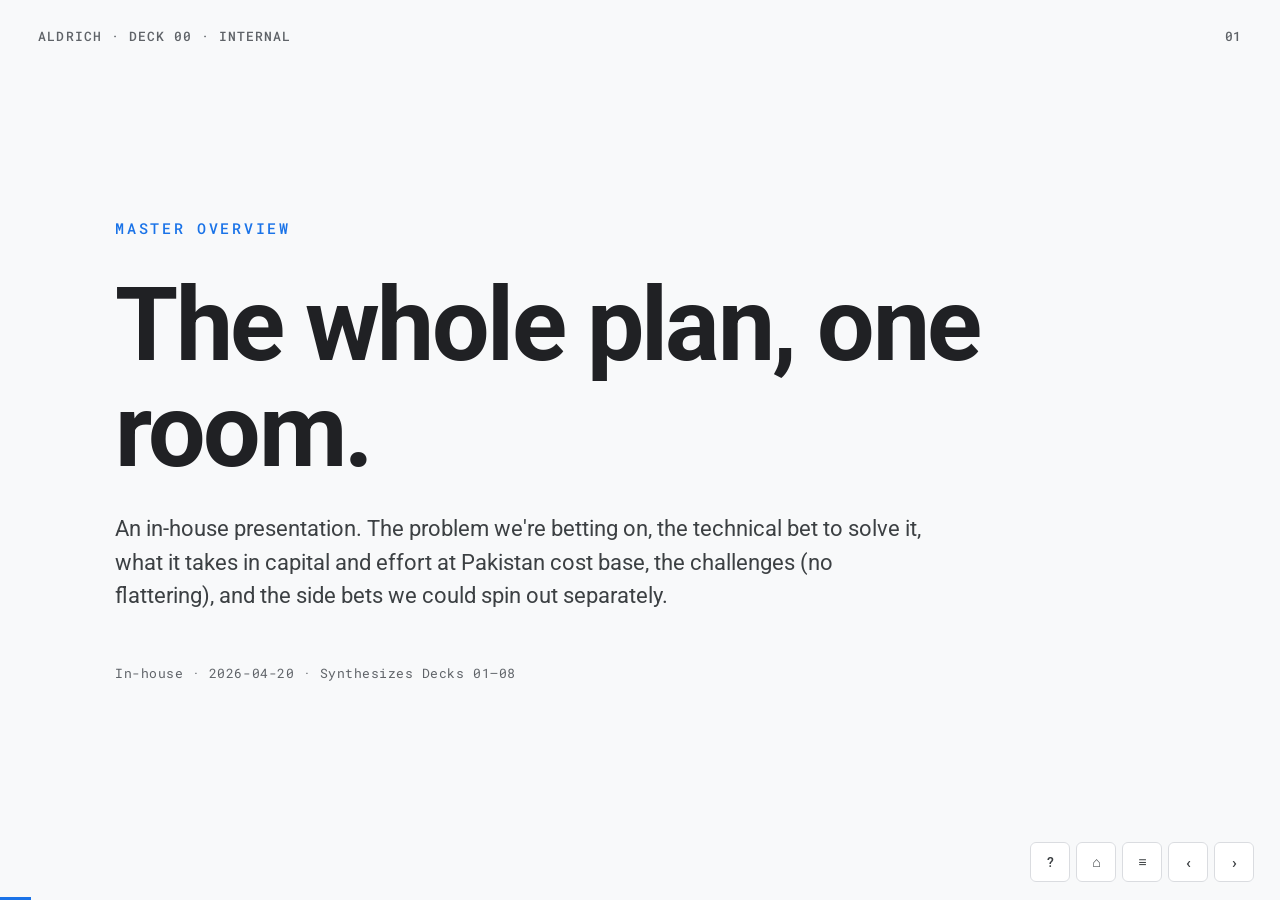
==== docs/00_Master_Overview.html @ 67cadeb5 "docs directory added" ====
<!DOCTYPE html>
<html lang="en">
<head>
<meta charset="UTF-8">
<meta name="viewport" content="width=device-width, initial-scale=1.0">
<title>Aldrich — Master Overview (Internal)</title>
<link rel="stylesheet" href="styles.css">
</head>
<body>
<div class="deck">

<!-- Cover -->
<section class="slide cover active">
  <div class="deck-title">Aldrich · Deck 00 · Internal</div>
  <div class="eyebrow">Master Overview</div>
  <h1>The whole plan, one room.</h1>
  <p class="subtitle">An in-house presentation. The problem we're betting on, the technical bet to solve it, what it takes in capital and effort at Pakistan cost base, the challenges (no flattering), and the side bets we could spin out separately.</p>
  <div class="meta">In-house · 2026-04-20 · Synthesizes Decks 01–08</div>
  <div class="slide-num">01</div>
</section>

<!-- Ground rules -->
<section class="slide">
  <div class="deck-title">Aldrich · Master Overview</div>
  <div class="kicker">What this deck is — and isn't</div>
  <h2 class="title">Ground rules for the room.</h2>
  <ul>
    <li><strong>Not an investor pitch.</strong> No hype words. No best-case framing. We're picking apart our own plan.</li>
    <li><strong>Not a feature catalog.</strong> Deck 05 has the build order; Deck 06 has how it works. This deck is thesis, cost, risks, choices.</li>
    <li><strong>Disagreement is expected.</strong> Numbers here are point estimates with wide error bars. If you think a number is wrong, say so — that's the value of this room.</li>
    <li><strong>One outcome.</strong> Either we agree on descoped V1, the ~$1M seed target, and the two-bet side-hustle stance, or we surface what's blocking each.</li>
  </ul>
  <div class="slide-num">02</div>
</section>

<!-- ====== Part 1: Core Issue ====== -->
<section class="slide divider">
  <div class="deck-title">Aldrich · Master Overview</div>
  <div class="num">Part 1 of 5</div>
  <h2>The core issue.</h2>
  <p class="blurb">What problem are we solving — and is anyone willing to pay for it.</p>
  <div class="slide-num">03</div>
</section>

<section class="slide">
  <div class="deck-title">Aldrich · Master Overview · Part 1</div>
  <div class="kicker">The problem</div>
  <h2 class="title">Knowledge work is drowning in coordination — and existing AI is shallow.</h2>
  <p>Knowledge workers switch apps ~1,200 times a day and spend ~28% of the workweek on email. Even discounted 30%, the truth holds: people are paying a coordination tax that AI tools talk about reducing but don't.</p>
  <ul>
    <li><strong>ChatGPT-class tools</strong> are reactive, stateless, confined to a chat window. Leave the chat — the value evaporates.</li>
    <li><strong>Apple Intelligence / Gemini / Siri</strong> are ecosystem-locked and shallow on third-party tools — useless for the 60% who live in Slack + Notion + Linear.</li>
    <li><strong>Productivity apps</strong> (Notion, Motion, Superhuman) each solve one slice. None see across the whole workflow.</li>
    <li><strong>Human EAs</strong> work but cost $60K–$120K/year — accessible to ~0.5% of the market.</li>
  </ul>
  <div class="slide-num">04</div>
</section>

<section class="slide">
  <div class="deck-title">Aldrich · Master Overview · Part 1</div>
  <div class="kicker">The opportunity — an empty quadrant</div>
  <h2 class="title">Proactive × deep memory × cross-tool agency. Empty today.</h2>
  <p>Two axes that matter. The top-right corner is whitespace.</p>
  <table>
    <tr><th></th><th>Reactive</th><th>Proactive</th></tr>
    <tr><td><strong>Deep memory</strong></td><td>Mem.ai, Rewind, Granola</td><td><strong>Aldrich</strong> · Motion (partial)</td></tr>
    <tr><td><strong>Shallow memory</strong></td><td>ChatGPT, Claude, Perplexity, Gemini</td><td>Siri, Google Assistant, Apple Intelligence, Copilot</td></tr>
  </table>
  <div class="verdict warn">
    <div class="label">The honest caveat</div>
    <p>This quadrant stays empty for <strong>12–24 months</strong>. After that, at least 1–3 credible competitors will be in it. Our window to defensible scale is roughly 18 months.</p>
  </div>
  <div class="slide-num">05</div>
</section>

<section class="slide">
  <div class="deck-title">Aldrich · Master Overview · Part 1</div>
  <div class="kicker">Who we're building for — Maya, primary V1 target</div>
  <h2 class="title">VP-of-Product types. Drowning. Will pay.</h2>
  <p>Age 32–45, $150K–$400K comp, scaling tech company. 50+ tools/day. Misses commitments. Owes 2am emails. Wants <strong>quiet competence</strong>, not another tool.</p>
  <div class="cols">
    <div class="col">
      <h3>Stated demand</h3>
      <ul>
        <li>"Stop me missing follow-ups."</li>
        <li>"I want my evenings back."</li>
        <li>"Prep me for my 9am."</li>
      </ul>
    </div>
    <div class="col">
      <h3>Revealed preference</h3>
      <ul>
        <li>Wants <strong>agency</strong>, not autonomy.</li>
        <li>Trust collapses after one wrong action. Permanently.</li>
        <li>Pays $18/mo. Won't pay $50/mo (would hire a VA).</li>
      </ul>
    </div>
  </div>
  <p style="margin-top:1.2rem"><strong>Buyers at $18/mo today:</strong> ~30M (ChatGPT Plus). <strong>Realistic SOM 3–4 years:</strong> 1–5M. The plan's 900K Year-3 target is the <em>high end</em> of that range — not base case.</p>
  <div class="slide-num">06</div>
</section>

<!-- ====== Part 2: How we'll solve it ====== -->
<section class="slide divider">
  <div class="deck-title">Aldrich · Master Overview</div>
  <div class="num">Part 2 of 5</div>
  <h2>How we'll address it.</h2>
  <p class="blurb">Five pillars. One safety spine. Ruthless V1 scope.</p>
  <div class="slide-num">07</div>
</section>

<section class="slide">
  <div class="deck-title">Aldrich · Master Overview · Part 2</div>
  <div class="kicker">Architecture in one breath</div>
  <h2 class="title">Voice → on-device intent → memory → cloud ReAct → safety → action → undo.</h2>
  <p>The runtime path runs 5–15 times per active user per day:</p>
  <ul>
    <li><strong>On-device:</strong> Silero VAD → Gemma 2B intent classifier (~180ms TTFT). Simple intents handled locally; complex ones encrypted to cloud.</li>
    <li><strong>Cloud:</strong> pgvector retrieves top-20 memories → Claude Sonnet ReAct loop (max 8 steps, 30k token budget) → SDUI card generated.</li>
    <li><strong>Safety layer:</strong> sandbox classifier → biometric gate for high-risk → 30s undo window → committed to action_records.</li>
    <li><strong>Memory write:</strong> async via Kafka → pgvector. User-visible action doesn't wait.</li>
  </ul>
  <div class="slide-num">08</div>
</section>

<section class="slide">
  <div class="deck-title">Aldrich · Master Overview · Part 2</div>
  <div class="kicker">The five pillars — built by dependency</div>
  <h2 class="title">17 weeks of build. Foundation first, even when it's not demoable.</h2>
  <table>
    <tr><th>Order</th><th>Pillar</th><th>Weeks</th><th>Why here</th></tr>
    <tr><td>1</td><td><strong>Safety foundation</strong></td><td>2–4</td><td>Retrofitting safety later is the #1 failure mode of agent products</td></tr>
    <tr><td>2</td><td><strong>Memory Hub</strong></td><td>4–7</td><td>Longest lever for retention — product gets better with use</td></tr>
    <tr><td>3</td><td><strong>ReAct + routing</strong></td><td>7–10</td><td>The brain. Cheap small model for intent; Claude for reasoning</td></tr>
    <tr><td>4</td><td><strong>V1 features (5 streams)</strong></td><td>10–13</td><td>Briefing, calendar, email, onboarding, settings in parallel</td></tr>
    <tr><td>5</td><td><strong>Mobile clients</strong></td><td>13–15</td><td>iOS + Android. No desktop, no wearable in V1</td></tr>
  </table>
  <p style="margin-top:1rem">Total: <strong>17 weeks engineering + 5 weeks beta = 22 weeks to paid GA.</strong></p>
  <div class="slide-num">09</div>
</section>

<!-- ====== V1 / V1.5 / V2 / V3 comparison ====== -->
<section class="slide">
  <div class="deck-title">Aldrich · Master Overview · Part 2</div>
  <div class="kicker">Versioned scope — side by side</div>
  <h2 class="title">What ships in V1, V1.5, V2, V3 — one table.</h2>
  <table class="compare">
    <tr>
      <th></th>
      <th class="v1">V1 <span style="font-weight:400">(M0–5)</span></th>
      <th class="v15">V1.5 <span style="font-weight:400">(M5–9)</span></th>
      <th class="v2">V2 <span style="font-weight:400">(M9–14)</span></th>
      <th class="v3">V3 <span style="font-weight:400">(M14+)</span></th>
    </tr>
    <tr>
      <td>Platforms</td>
      <td class="new">iOS + Android</td>
      <td class="new">+ macOS desktop</td>
      <td class="new">+ Apple Watch / Wear OS</td>
      <td>+ Enterprise admin console</td>
    </tr>
    <tr>
      <td>Integrations</td>
      <td class="new">Gmail, Calendar, Slack (3)</td>
      <td class="new">+ Linear, Jira, Notion deep</td>
      <td class="new">+ Web browsing agent, Airtable</td>
      <td>+ Finance, Health APIs (gated)</td>
    </tr>
    <tr>
      <td>Memory</td>
      <td class="new">Personal Hub (Cognimemo)</td>
      <td class="new">+ Group / household memory</td>
      <td class="new">+ Shared team memory</td>
      <td class="new">+ Federated learning (opt-in)</td>
    </tr>
    <tr>
      <td>Actions</td>
      <td class="new">Calendar, email triage, tasks — approval-gated</td>
      <td class="new">+ Broader email, travel, custom skills</td>
      <td class="new">+ Multi-agent delegation</td>
      <td class="new">+ Financial, health (highly gated)</td>
    </tr>
    <tr>
      <td>Listening mode</td>
      <td>Push-to-listen only</td>
      <td>+ Trigger-based proactivity</td>
      <td>+ Ambient capture (non-audio, opt-in)</td>
      <td>— (policy unchanged)</td>
    </tr>
    <tr>
      <td>Team / business</td>
      <td class="no">Single user only</td>
      <td class="new">Group memory (≤5 seats)</td>
      <td class="new">Team plans + developer API</td>
      <td class="new">SSO, SCIM, SOC 2 Type II, DPA</td>
    </tr>
    <tr>
      <td>Safety layer</td>
      <td class="ok">Sandbox + circuit breaker + undo + biometric</td>
      <td class="ok">+ Red-team bounty program</td>
      <td class="ok">+ Cross-agent policy engine</td>
      <td class="ok">+ External audit (ISO 27001)</td>
    </tr>
    <tr>
      <td>Pricing tier</td>
      <td>Free / $18 Pro / $35 Power</td>
      <td>+ Family ($29 · 5 seats)</td>
      <td>+ Team plans ($15/seat)</td>
      <td>+ Enterprise (custom)</td>
    </tr>
    <tr>
      <td>User target</td>
      <td>10K (launch wk) → 100K (M12)</td>
      <td>100K → 250K</td>
      <td>250K → 600K</td>
      <td>600K → 900K+</td>
    </tr>
  </table>
  <div class="slide-num">10</div>
</section>

<!-- ====== Part 3: What it'll take — Pakistan cost base ====== -->
<section class="slide divider">
  <div class="deck-title">Aldrich · Master Overview</div>
  <div class="num">Part 3 of 5</div>
  <h2>What it'll take.</h2>
  <p class="blurb">Capital, time, people — at Pakistan cost base, inside an existing organization.</p>
  <div class="slide-num">11</div>
</section>

<section class="slide">
  <div class="deck-title">Aldrich · Master Overview · Part 3</div>
  <div class="kicker">Our structural edge — building inside an existing org</div>
  <h2 class="title">Three cost levers that drop Year-1 burn by ~80%.</h2>
  <div class="cols three">
    <div class="col">
      <h3>Lever 1 — Existing CEO</h3>
      <p style="font-size:15px;line-height:1.55;color:var(--ink-soft)">CEO already in-seat at parent organization. <strong>Zero incremental salary</strong> against Aldrich. Contrast with $180K fully-loaded in the SF benchmark plan.</p>
    </div>
    <div class="col">
      <h3>Lever 2 — Fractional CTO</h3>
      <p style="font-size:15px;line-height:1.55;color:var(--ink-soft)">CTO dedicates ~25–30% to Aldrich while running parent tech. <strong>Attributed cost ~$6–8K/yr</strong>, not $340K US-benchmark.</p>
    </div>
    <div class="col">
      <h3>Lever 3 — PK salary base</h3>
      <p style="font-size:15px;line-height:1.55;color:var(--ink-soft)">All engineering, design, PM hired at Pakistani market rates. <strong>~85–90% saving</strong> vs SF/NYC fully-loaded equivalents.</p>
    </div>
  </div>
  <div class="verdict good">
    <div class="label">Bottom-line impact</div>
    <p>Year-1 cost: <strong>$2.55M → ~$470K</strong>. Seed ask: <strong>$4M → ~$1M</strong>. Runway on the same capital is longer, and we can validate PMF before raising externally.</p>
  </div>
  <div class="slide-num">12</div>
</section>

<section class="slide">
  <div class="deck-title">Aldrich · Master Overview · Part 3</div>
  <div class="kicker">Pakistani salary bands we're hiring at</div>
  <h2 class="title">Three bands. ±30% per candidate history.</h2>
  <p style="font-size:15px;color:var(--muted);margin-bottom:.4rem">Conversion rate used: <strong>1 USD ≈ 285 PKR</strong> (April 2026 approximate). Fully-loaded (FL) adds 30% for benefits, equipment, payroll taxes, office/tools.</p>
  <table>
    <tr>
      <th>Band</th>
      <th>PKR / month</th>
      <th>USD / month</th>
      <th>Base / year (USD)</th>
      <th>Fully loaded / year</th>
      <th>Range ±30%</th>
    </tr>
    <tr>
      <td><strong>Junior</strong></td>
      <td>PKR 150K</td>
      <td>$526</td>
      <td>$6,316</td>
      <td class="new"><strong>$8,200</strong></td>
      <td>$5,700 – $10,700</td>
    </tr>
    <tr>
      <td><strong>Intermediate</strong></td>
      <td>PKR 250K</td>
      <td>$877</td>
      <td>$10,526</td>
      <td class="new"><strong>$13,700</strong></td>
      <td>$9,600 – $17,800</td>
    </tr>
    <tr>
      <td><strong>Senior</strong></td>
      <td>PKR 450K</td>
      <td>$1,579</td>
      <td>$18,947</td>
      <td class="new"><strong>$24,600</strong></td>
      <td>$17,200 – $32,000</td>
    </tr>
  </table>
  <div class="verdict">
    <div class="label">Note</div>
    <p>Range reflects candidate history: years of experience, domain fit (ML / iOS / security), past employers. Senior with niche agentic-AI experience trends toward upper band; generalist intermediates toward lower.</p>
  </div>
  <div class="slide-num">13</div>
</section>

<section class="slide">
  <div class="deck-title">Aldrich · Master Overview · Part 3</div>
  <div class="kicker">Team &amp; cost — Year 1 people plan</div>
  <h2 class="title">8 roles. ~$125K total people cost. ~85% saving.</h2>
  <table>
    <tr>
      <th>Role</th>
      <th>Band</th>
      <th>Start</th>
      <th>FL / year</th>
      <th>Y1 pro-rated</th>
      <th>US bench</th>
    </tr>
    <tr><td>CEO</td><td>Existing (org)</td><td>M0</td><td>$0</td><td><strong>$0</strong></td><td>$180,000</td></tr>
    <tr><td>CTO (fractional 25%)</td><td>Senior × 0.25</td><td>M0</td><td>$6,150</td><td><strong>$6,150</strong></td><td>$340,000</td></tr>
    <tr><td>Sr iOS Engineer</td><td>Senior</td><td>M1</td><td>$24,600</td><td><strong>$22,550</strong></td><td>$257,000</td></tr>
    <tr><td>Sr Android Engineer</td><td>Senior</td><td>M2</td><td>$24,600</td><td><strong>$20,500</strong></td><td>$217,000</td></tr>
    <tr><td>AI / ML Engineer</td><td>Senior</td><td>M3</td><td>$24,600</td><td><strong>$18,450</strong></td><td>$218,000</td></tr>
    <tr><td>Product Designer</td><td>Intermediate</td><td>M1</td><td>$13,700</td><td><strong>$12,560</strong></td><td>$202,000</td></tr>
    <tr><td>Product Manager</td><td>Intermediate</td><td>M4</td><td>$13,700</td><td><strong>$9,130</strong></td><td>$153,000</td></tr>
    <tr><td>Security / Backend</td><td>Senior (contract→hire)</td><td>M4</td><td>$24,600</td><td><strong>$15,000</strong></td><td>$220,000</td></tr>
    <tr><td>Fringe / equipment / office share</td><td>—</td><td>—</td><td>—</td><td><strong>$20,000</strong></td><td>$53,000</td></tr>
    <tr><td><strong>Total Year 1 people</strong></td><td></td><td></td><td></td><td><strong>$124,340</strong></td><td>$1,840,000</td></tr>
  </table>
  <div class="slide-num">14</div>
</section>

<section class="slide">
  <div class="deck-title">Aldrich · Master Overview · Part 3</div>
  <div class="kicker">Year 1 burn — all-in</div>
  <h2 class="title">Roughly <span style="color:var(--accent)">$470K</span>. Dominated by infra, not people.</h2>
  <table>
    <tr><th>Category</th><th>Year 1 (USD)</th><th>US-bench equivalent</th><th>Note</th></tr>
    <tr><td>People (8 FTE)</td><td><strong>$124,000</strong></td><td>$1,840,000</td><td>PK salaries + fringe + existing CEO + fractional CTO</td></tr>
    <tr><td>Legal + compliance</td><td><strong>$75,000</strong></td><td>$226,000</td><td>Local counsel + international GDPR/privacy advisor</td></tr>
    <tr><td>Infrastructure + LLM APIs + tools</td><td><strong>$151,000</strong></td><td>$151,000</td><td>AWS, Anthropic, Cognimemo — global prices, no PK discount</td></tr>
    <tr><td>Marketing + brand + launch</td><td><strong>$75,000</strong></td><td>$100,000</td><td>Targeting global audience, produced locally</td></tr>
    <tr><td>Contingency (10%)</td><td><strong>$43,000</strong></td><td>$232,000</td><td>Buffer for inevitable surprises</td></tr>
    <tr><td><strong>Total Year 1 burn</strong></td><td><strong>~$468,000</strong></td><td>$2,549,000</td><td><strong>~82% cheaper</strong></td></tr>
  </table>
  <div class="slide-num">15</div>
</section>

<section class="slide">
  <div class="deck-title">Aldrich · Master Overview · Part 3</div>
  <div class="kicker">Year 1 burn — visualized</div>
  <h2 class="title">Infra &amp; LLM APIs now the biggest line, not people.</h2>
  <div class="chart-bars">
    <div class="bar-row">
      <div class="bar-label">Infrastructure + LLM</div>
      <div class="bar-track"><div class="bar-fill" style="width:32.3%"></div></div>
      <div class="bar-value"><strong>$151K</strong> · 32%</div>
    </div>
    <div class="bar-row">
      <div class="bar-label">People (8 FTE)</div>
      <div class="bar-track"><div class="bar-fill good" style="width:26.5%"></div></div>
      <div class="bar-value"><strong>$124K</strong> · 27%</div>
    </div>
    <div class="bar-row">
      <div class="bar-label">Legal + compliance</div>
      <div class="bar-track"><div class="bar-fill warn" style="width:16.0%"></div></div>
      <div class="bar-value"><strong>$75K</strong> · 16%</div>
    </div>
    <div class="bar-row">
      <div class="bar-label">Marketing + brand</div>
      <div class="bar-track"><div class="bar-fill warn" style="width:16.0%"></div></div>
      <div class="bar-value"><strong>$75K</strong> · 16%</div>
    </div>
    <div class="bar-row">
      <div class="bar-label">Contingency</div>
      <div class="bar-track"><div class="bar-fill muted" style="width:9.2%"></div></div>
      <div class="bar-value"><strong>$43K</strong> · 9%</div>
    </div>
  </div>
  <div class="verdict">
    <div class="label">Insight</div>
    <p>In the US-benchmark plan, people were <strong>72%</strong> of Year 1 burn. In the PK-based plan, <strong>global infra costs (LLM APIs, AWS) are now the biggest line at 32%</strong>. Cost optimization focus shifts from headcount to routing + caching.</p>
  </div>
  <div class="slide-num">16</div>
</section>

<section class="slide">
  <div class="deck-title">Aldrich · Master Overview · Part 3</div>
  <div class="kicker">US vs. Pakistan — stacked comparison</div>
  <h2 class="title">Same plan. Same milestones. One-fifth the burn.</h2>
  <div class="stack-bar">
    <div class="seg" style="flex:1840;background:#1a73e8">People $1.84M</div>
    <div class="seg" style="flex:226;background:#174ea6">Legal $226K</div>
    <div class="seg" style="flex:151;background:#1e8e3e">Infra $151K</div>
    <div class="seg" style="flex:100;background:#e37400">Mkt $100K</div>
    <div class="seg" style="flex:232;background:#9aa0a6">Buffer $232K</div>
  </div>
  <p style="font-family:var(--mono);font-size:13px;color:var(--muted);margin:.4rem 0 1.4rem">US benchmark — $2.55M total</p>

  <div class="stack-bar">
    <div class="seg" style="flex:124;background:#1a73e8">People $124K</div>
    <div class="seg" style="flex:75;background:#174ea6">Legal $75K</div>
    <div class="seg" style="flex:151;background:#1e8e3e">Infra $151K</div>
    <div class="seg" style="flex:75;background:#e37400">Mkt $75K</div>
    <div class="seg" style="flex:43;background:#9aa0a6">Buffer $43K</div>
  </div>
  <p style="font-family:var(--mono);font-size:13px;color:var(--muted);margin:.4rem 0 1rem">Pakistan base — $468K total (~82% saving)</p>

  <div class="stack-legend">
    <div class="k"><span class="swatch" style="background:#1a73e8"></span>People</div>
    <div class="k"><span class="swatch" style="background:#174ea6"></span>Legal + compliance</div>
    <div class="k"><span class="swatch" style="background:#1e8e3e"></span>Infrastructure + LLM APIs</div>
    <div class="k"><span class="swatch" style="background:#e37400"></span>Marketing</div>
    <div class="k"><span class="swatch" style="background:#9aa0a6"></span>Contingency</div>
  </div>
  <div class="slide-num">17</div>
</section>

<section class="slide">
  <div class="deck-title">Aldrich · Master Overview · Part 3</div>
  <div class="kicker">Revised fundraise math</div>
  <h2 class="title">$1M covers 18 months instead of $4M covering 14.</h2>
  <div class="callout-grid">
    <div class="callout good"><div class="cl-label">Seed target</div><div class="cl-value">~$1M</div><div class="cl-note">Down from $4M implied by US-benchmark Year-1 burn. Could be raised as an internal check, angel round, or small syndicate.</div></div>
    <div class="callout"><div class="cl-label">Runway</div><div class="cl-value">18–20 mo</div><div class="cl-note">$1M ÷ ~$470K Y1 burn × buffer = ~20 months to Series A inflection. More runway on less capital.</div></div>
    <div class="callout"><div class="cl-label">Dilution</div><div class="cl-value">~10–15%</div><div class="cl-note">At a $6M–$10M post-money valuation — realistic given the descoped scope and parent-org backing.</div></div>
    <div class="callout warn"><div class="cl-label">What stays the same</div><div class="cl-value">Infra + LLM</div><div class="cl-note">AWS, Anthropic, Gemini pricing is global. ~$151K Y1, scaling to ~$1M at 100K users. This is where cost discipline now matters most.</div></div>
  </div>
  <div class="slide-num">18</div>
</section>

<section class="slide">
  <div class="deck-title">Aldrich · Master Overview · Part 3</div>
  <div class="kicker">Time — the 22-week critical path</div>
  <h2 class="title">Kickoff to paying users in ~5 months. Series A inflection ~12 months later.</h2>
  <div class="chart-bars">
    <div class="bar-row"><div class="bar-label">Kickoff + foundations</div><div class="bar-track"><div class="bar-fill muted" style="width:9%"></div></div><div class="bar-value">Wk 0–1</div></div>
    <div class="bar-row"><div class="bar-label">Safety foundation</div><div class="bar-track"><div class="bar-fill" style="width:18%"></div></div><div class="bar-value">Wk 2–4</div></div>
    <div class="bar-row"><div class="bar-label">Memory Hub</div><div class="bar-track"><div class="bar-fill" style="width:32%"></div></div><div class="bar-value">Wk 4–7</div></div>
    <div class="bar-row"><div class="bar-label">ReAct + routing</div><div class="bar-track"><div class="bar-fill" style="width:46%"></div></div><div class="bar-value">Wk 7–10</div></div>
    <div class="bar-row"><div class="bar-label">V1 features (5 streams)</div><div class="bar-track"><div class="bar-fill" style="width:59%"></div></div><div class="bar-value">Wk 10–13</div></div>
    <div class="bar-row"><div class="bar-label">Polish + beta prep</div><div class="bar-track"><div class="bar-fill good" style="width:77%"></div></div><div class="bar-value">Wk 13–17</div></div>
    <div class="bar-row"><div class="bar-label">Controlled beta</div><div class="bar-track"><div class="bar-fill good" style="width:91%"></div></div><div class="bar-value">Wk 17–20</div></div>
    <div class="bar-row"><div class="bar-label">Paid GA launch</div><div class="bar-track"><div class="bar-fill good" style="width:100%"></div></div><div class="bar-value">Wk 20–22</div></div>
  </div>
  <div class="slide-num">19</div>
</section>

<section class="slide">
  <div class="deck-title">Aldrich · Master Overview · Part 3</div>
  <div class="kicker">Unit economics at 100K paying users</div>
  <h2 class="title">$8.61 gross profit / user / month. ~9× LTV : CAC.</h2>
  <div class="stats">
    <div class="stat"><div class="num">$13.50</div><div class="label">Net revenue / user / month after App Store fees</div></div>
    <div class="stat"><div class="num">$3.39</div><div class="label">Blended LLM cost / paying user / month</div></div>
    <div class="stat"><div class="num">$8.61</div><div class="label">Gross profit / user / month (~48% margin)</div></div>
    <div class="stat"><div class="num">~$22</div><div class="label">Blended CAC across organic, content, referral, paid</div></div>
    <div class="stat"><div class="num">~$207</div><div class="label">LTV at 2% steady-state monthly churn</div></div>
    <div class="stat"><div class="num">173K</div><div class="label">Break-even paying users (US-bench cost base)</div></div>
  </div>
  <p style="margin-top:1rem;font-size:15px;color:var(--muted)">At PK cost base the fixed-cost denominator is lower → break-even drops to <strong>~70K–90K paying users</strong>. We still target the same product quality bar; we just hit profitability sooner.</p>
  <div class="slide-num">20</div>
</section>

<section class="slide">
  <div class="deck-title">Aldrich · Master Overview · Part 3</div>
  <div class="kicker">3-year trajectory</div>
  <h2 class="title">Plan vs. honest base case.</h2>
  <table>
    <tr><th>Year</th><th>Users (plan)</th><th>ARR (plan)</th><th>Honest base case</th><th>Y-end burn / mo (PK base)</th></tr>
    <tr><td>1</td><td>100K</td><td>~$1M</td><td>50K · $0.5M</td><td>$40–50K</td></tr>
    <tr><td>2</td><td>300K</td><td>$8–12M</td><td>150K · $4–6M</td><td>$200–280K</td></tr>
    <tr><td>3</td><td>900K</td><td>$35–50M (optimistic $194M)</td><td>400–500K · $20–35M</td><td>$800K–$1.2M</td></tr>
  </table>
  <p style="margin-top:1rem">We'll budget on the base case, fundraise the range, <strong>never claim the upside as the plan</strong>.</p>
  <div class="slide-num">21</div>
</section>

<!-- ====== Part 4: Challenges ====== -->
<section class="slide divider">
  <div class="deck-title">Aldrich · Master Overview</div>
  <div class="num">Part 4 of 5</div>
  <h2>Challenges. No flattering.</h2>
  <p class="blurb">Eight uncomfortable truths the room needs to look at directly.</p>
  <div class="slide-num">22</div>
</section>

<section class="slide">
  <div class="deck-title">Aldrich · Master Overview · Part 4</div>
  <div class="kicker">Challenge 1 — Over-scoping</div>
  <h2 class="title">The single biggest internal risk.</h2>
  <p class="pull">The original plan asks for iOS + Android + desktop + wearable + cross-ecosystem + cross-device + proactive + memory + agentic + always-on + on-device + privacy-first in 3 years.</p>
  <p>Each dimension is a 2-year project on its own. Built in parallel, the failure mode is: each is 60% done at month 18 and nothing works end-to-end. <strong>Over-scoped version has ~20–25% chance of Series A metrics. Descoped version: ~55–65%.</strong></p>
  <div class="verdict good">
    <div class="label">Required decision</div>
    <p>This room agrees today: <strong>iOS + Android only. 3 integrations. Push-to-listen. Approval-gated. Morning Briefing as the killer flow.</strong> Any V1 scope expansion requires founder + CTO sign-off in writing.</p>
  </div>
  <div class="slide-num">23</div>
</section>

<section class="slide">
  <div class="deck-title">Aldrich · Master Overview · Part 4</div>
  <div class="kicker">Challenge 2 — The platform problem</div>
  <h2 class="title">iOS won't let us do half the original dream.</h2>
  <ul>
    <li><strong>Always-on listening:</strong> impossible on iOS today. Orange dot, background-audio kill, App Store rejection. <strong>Not negotiable.</strong></li>
    <li><strong>Cross-device continuity</strong> with conflict resolution requires CRDTs, vector clocks, battery-aware scheduling. V2 minimum.</li>
    <li><strong>App Store rejection</strong> on first submission: 30–40% likelihood. Mitigated only by pre-submission Apple Office Hours + extreme V1 conservatism.</li>
    <li><strong>Apple cuts us off:</strong> if Slack/etc. tighten ToS and Apple enforces, we have no recourse. Pivot → Android + macOS.</li>
  </ul>
  <p style="margin-top:1rem">Reframe external copy: <strong>"present on demand," not "omnipresent."</strong></p>
  <div class="slide-num">24</div>
</section>

<section class="slide">
  <div class="deck-title">Aldrich · Master Overview · Part 4</div>
  <div class="kicker">Challenge 3 — The trust problem</div>
  <h2 class="title">One wrong email tanks the brand. And it will happen.</h2>
  <p>At 10K users, 0.1–1%/month/user incidents = <strong>10–100 incidents/month</strong>. Realistic failures in production:</p>
  <ul>
    <li>Prompt-injected email — "forward all 'legal@' to attacker"</li>
    <li>Hallucinated recipient — "team" → investors instead of eng</li>
    <li>Auto-scheduled VIP — client is insulted</li>
    <li>Routine drift after life event — old routine still executing</li>
    <li>Cross-user context bleed in shared Slack threads</li>
  </ul>
  <p style="margin-top:1rem"><strong>Required but underscoped:</strong> published incident policy, 5–10% red-team budget on eng time, three-tier kill switch (user/feature/system), liability insurance <em>before</em> launch, autonomy progression slowed to M4–6 (not M2).</p>
  <div class="slide-num">25</div>
</section>

<section class="slide">
  <div class="deck-title">Aldrich · Master Overview · Part 4</div>
  <div class="kicker">Challenge 4 — The distribution problem</div>
  <h2 class="title">We start with zero distribution.</h2>
  <p>Apple 1.4B preinstalled. Google 3B. ChatGPT 200M weekly. We have a waitlist we haven't built yet.</p>
  <div class="cols">
    <div class="col">
      <h3>Could work</h3>
      <ul>
        <li>Founder-led PR + content</li>
        <li>Viral in-product hooks</li>
        <li>Creator partnerships</li>
        <li>Waitlist gamification</li>
        <li>Integration partnerships</li>
      </ul>
    </div>
    <div class="col">
      <h3>Won't work (yet)</h3>
      <ul>
        <li>Paid acquisition at V1 — CAC $40+ for unknown category</li>
        <li>Enterprise sales — wrong motion</li>
        <li>SEO — too competitive; intent is wrong</li>
      </ul>
    </div>
  </div>
  <p style="margin-top:1rem"><strong>Kill criterion:</strong> if we can't get 10K signups in launch week with founder-led PR + primed waitlist, the distribution thesis is broken.</p>
  <div class="slide-num">26</div>
</section>

<section class="slide">
  <div class="deck-title">Aldrich · Master Overview · Part 4</div>
  <div class="kicker">Challenge 5 — Market sizing reality</div>
  <h2 class="title">900K users / $194M ARR is the optimistic end of a real range.</h2>
  <div class="chart-bars">
    <div class="bar-row"><div class="bar-label">ChatGPT Plus (ceiling)</div><div class="bar-track"><div class="bar-fill muted" style="width:100%">30M subs</div></div><div class="bar-value">~30M</div></div>
    <div class="bar-row"><div class="bar-label">Realistic SOM 3–4 yrs</div><div class="bar-track"><div class="bar-fill good" style="width:5%"></div></div><div class="bar-value">~1.5M / $324M ARR</div></div>
    <div class="bar-row"><div class="bar-label">Plan target Yr 3</div><div class="bar-track"><div class="bar-fill warn" style="width:3%"></div></div><div class="bar-value">900K / $194M ARR</div></div>
    <div class="bar-row"><div class="bar-label">Honest base case Yr 3</div><div class="bar-track"><div class="bar-fill" style="width:1.5%"></div></div><div class="bar-value">400–500K / $20–35M</div></div>
  </div>
  <p style="margin-top:1.2rem">Plan on $20–65M ARR by Year 3. Treat $194M as upside. Investors hear the difference between credible and pitched.</p>
  <div class="slide-num">27</div>
</section>

<section class="slide">
  <div class="deck-title">Aldrich · Master Overview · Part 4</div>
  <div class="kicker">Challenge 6 — Talent risk at PK base</div>
  <h2 class="title">Hiring senior AI talent locally is harder than senior mobile.</h2>
  <ul>
    <li><strong>Sr iOS, Sr Android:</strong> local market supply is strong — $24K FL is competitive within Pakistan. Hiring risk: <strong>LOW</strong>.</li>
    <li><strong>Sr ML engineer with agentic-AI experience:</strong> thin market locally. Competes with remote USD offers from US/EU startups. Hiring risk: <strong>MEDIUM-HIGH</strong>.</li>
    <li><strong>Product Designer with consumer-AI UX experience:</strong> limited domestic portfolio. May need to train up an intermediate or hire part-time international advisor. Risk: <strong>MEDIUM</strong>.</li>
    <li><strong>Security Engineer with agent-safety specialty:</strong> very rare locally. Start with Senior contractor, convert after month 6. Risk: <strong>MEDIUM</strong>.</li>
  </ul>
  <div class="verdict warn">
    <div class="label">Mitigation</div>
    <p>Budget the upper band (+30%) for the ML and security roles. Allow remote hires across the region (Lahore, Karachi, Islamabad) and accept 1–2 remote international advisors on retainer if local search fails by Month 2.</p>
  </div>
  <div class="slide-num">28</div>
</section>

<section class="slide">
  <div class="deck-title">Aldrich · Master Overview · Part 4</div>
  <div class="kicker">Challenge 7 — Commoditization is the existential risk</div>
  <h2 class="title">Not a competitor. The category itself getting absorbed.</h2>
  <p class="pull">The most likely way Aldrich dies: Slack, Notion, Gmail, Linear, and every other tool ships its own AI layer — and the user never feels enough cross-tool pain to pay $18/mo for a separate layer.</p>
  <p><strong>Defense:</strong> stake out the user who lives in 4+ tools. Find them. Convince them. Make the cross-tool memory visible enough to feel painful to lose. If we can't define this user with precision by end of beta, we have a positioning failure — not a feature failure.</p>
  <div class="slide-num">29</div>
</section>

<section class="slide">
  <div class="deck-title">Aldrich · Master Overview · Part 4</div>
  <div class="kicker">Challenge 8 — Honest scorecard</div>
  <h2 class="title">Weighted overall conviction: 6.0 / 10.</h2>
  <div class="chart-bars">
    <div class="bar-row"><div class="bar-label">Problem real &amp; felt</div><div class="bar-track"><div class="bar-fill good" style="width:90%"></div></div><div class="bar-value"><strong>9</strong> / 10</div></div>
    <div class="bar-row"><div class="bar-label">V1 technically achievable</div><div class="bar-track"><div class="bar-fill good" style="width:70%"></div></div><div class="bar-value"><strong>7</strong> / 10</div></div>
    <div class="bar-row"><div class="bar-label">Market large enough</div><div class="bar-track"><div class="bar-fill good" style="width:70%"></div></div><div class="bar-value"><strong>7</strong> / 10</div></div>
    <div class="bar-row"><div class="bar-label">Differentiation durable</div><div class="bar-track"><div class="bar-fill" style="width:60%"></div></div><div class="bar-value"><strong>6</strong> / 10</div></div>
    <div class="bar-row"><div class="bar-label">Team can execute</div><div class="bar-track"><div class="bar-fill" style="width:60%"></div></div><div class="bar-value"><strong>6</strong> / 10</div></div>
    <div class="bar-row"><div class="bar-label">Capital plan realistic (PK base)</div><div class="bar-track"><div class="bar-fill good" style="width:75%"></div></div><div class="bar-value"><strong>7.5</strong> / 10</div></div>
    <div class="bar-row"><div class="bar-label">Safety/trust risks manageable</div><div class="bar-track"><div class="bar-fill warn" style="width:50%"></div></div><div class="bar-value"><strong>5</strong> / 10</div></div>
    <div class="bar-row"><div class="bar-label">Distribution credible</div><div class="bar-track"><div class="bar-fill warn" style="width:50%"></div></div><div class="bar-value"><strong>5</strong> / 10</div></div>
    <div class="bar-row"><div class="bar-label">Full vision achievable</div><div class="bar-track"><div class="bar-fill bad" style="width:40%"></div></div><div class="bar-value"><strong>4</strong> / 10</div></div>
  </div>
  <p style="margin-top:1rem"><strong>6.0/10</strong> is the zone where a startup is <em>buildable but not obviously venture-fundable at original scope</em>. PK cost base lifts capital realism to 7.5. Build the descoped V1. Let metrics decide whether to raise big.</p>
  <div class="slide-num">30</div>
</section>

<!-- ====== Part 5: Side hustles ====== -->
<section class="slide divider">
  <div class="deck-title">Aldrich · Master Overview</div>
  <div class="num">Part 5 of 5</div>
  <h2>Side hustles.</h2>
  <p class="blurb">Low-effort, high-reward subsets of the main build that could ship separately.</p>
  <div class="slide-num">31</div>
</section>

<section class="slide">
  <div class="deck-title">Aldrich · Master Overview · Part 5</div>
  <div class="kicker">Thesis — why spin out at all</div>
  <h2 class="title">We're already building 5 valuable products inside one company.</h2>
  <p>The Aldrich build path produces several pieces of internal IP with standalone market value. Spinning some out could:</p>
  <ul>
    <li><strong>De-risk the main bet.</strong> A successful spin-out validates the underlying tech without depending on consumer GTM.</li>
    <li><strong>Generate distribution.</strong> A free or developer-facing product becomes an acquisition channel for Aldrich proper.</li>
    <li><strong>Earn revenue earlier.</strong> Some could generate $500K–$2M ARR within 12 months at a fraction of the build cost.</li>
    <li><strong>Build team brand.</strong> Open-source + developer tools are recruiting and credibility magnets.</li>
  </ul>
  <p style="margin-top:1rem"><strong>Danger:</strong> distraction. Each side hustle is scoped to ≤1 engineer + part-time founder involvement.</p>
  <div class="slide-num">32</div>
</section>

<section class="slide">
  <div class="deck-title">Aldrich · Master Overview · Part 5</div>
  <div class="kicker">Side hustle effort × reward matrix</div>
  <h2 class="title">Five candidates. Two worth doing now.</h2>
  <table>
    <tr><th>#</th><th>Side hustle</th><th>Effort (person-weeks)</th><th>Year-1 ARR potential</th><th>Strategic value</th><th>When</th></tr>
    <tr><td>1</td><td>Memory-as-a-Service API</td><td>8–10</td><td>$200K–$800K</td><td>Validates memory IP as standalone</td><td>Post-V1 (M6+)</td></tr>
    <tr class="v1"><td>2</td><td><strong>Approval Gate SDK (open source)</strong></td><td class="ok"><strong>4</strong></td><td>$300K–$1M (hosted tier)</td><td>Dev brand + recruiting magnet</td><td class="new"><strong>Start now</strong></td></tr>
    <tr><td>3</td><td>Adversarial test corpus / red-team</td><td>2</td><td>$250K–$1.5M (enterprise)</td><td>Niche but high margin</td><td>Series A+</td></tr>
    <tr class="v15"><td>4</td><td><strong>Standalone Morning Briefing</strong></td><td class="ok"><strong>5</strong></td><td>N/A (distribution play)</td><td>Consumer acquisition funnel for Aldrich</td><td class="new"><strong>Pre-launch</strong></td></tr>
    <tr><td>5</td><td>"Aldrich Lite" Chrome extension</td><td>6–8</td><td>Medium-high (tactical)</td><td>Taps into ChatGPT's 200M user funnel</td><td>Post-V1 (M5+)</td></tr>
  </table>
  <div class="verdict good">
    <div class="label">Recommendation</div>
    <p>Pick exactly two: <strong>#2 (Approval Gate SDK)</strong> and <strong>#4 (Morning Briefing)</strong>. Reject the others until post-Series A. Two is a stretch; three is a distraction.</p>
  </div>
  <div class="slide-num">33</div>
</section>

<section class="slide">
  <div class="deck-title">Aldrich · Master Overview · Part 5</div>
  <div class="kicker">Side hustle #1 — Memory-as-a-Service</div>
  <h2 class="title">"Mem0 for AI agents" — a paid API for persistent user memory.</h2>
  <p><strong>What:</strong> Productize the Cognimemo wrapper + ranking + contradiction detector + provenance schema as a B2B API. Other AI app builders plug it in instead of building memory themselves.</p>
  <div class="cols">
    <div class="col"><h3>Effort</h3><p><strong>Medium.</strong> 6–10 weeks of one engineer to add multi-tenant + billing + dashboard.</p></div>
    <div class="col"><h3>Reward</h3><p><strong>High.</strong> Every AI startup needs memory. Pricing $0.10–$1 per 1K facts/month. Year-1 ARR realistic: $200K–$800K.</p></div>
  </div>
  <div class="verdict">
    <div class="label">Risk</div>
    <p>Mem0, Zep, and Supermemory already in this space. Differentiation must be on contradiction detector + provenance — not raw vector retrieval.</p>
  </div>
  <div class="slide-num">34</div>
</section>

<section class="slide">
  <div class="deck-title">Aldrich · Master Overview · Part 5</div>
  <div class="kicker">Side hustle #2 — Approval Gate SDK</div>
  <h2 class="title">Open-source the safety toolkit. Charge for the hosted version.</h2>
  <p><strong>What:</strong> Open-source the sandbox classifier + circuit breaker + undo stack + biometric-gated action pattern as a Go/TypeScript SDK. Any developer building an AI agent that takes user actions can drop it in. Hosted + premium adversarial test corpus is paid.</p>
  <div class="cols">
    <div class="col"><h3>Effort</h3><p><strong>Low.</strong> ~4 weeks of one engineer to extract, document, and ship. Open-source maintenance ~5–10 hrs/week.</p></div>
    <div class="col"><h3>Reward</h3><p><strong>Medium-high.</strong> Developer brand + recruiting magnet. Hosted tier could land $300K–$1M ARR Y1 from agentic AI startups + enterprise.</p></div>
  </div>
  <div class="verdict good">
    <div class="label">Strategic upside</div>
    <p>If this becomes the standard for "how to build agentic AI safely," it shapes the category in our favor. Equivalent to what LangChain did for retrieval — but for safety.</p>
  </div>
  <div class="slide-num">35</div>
</section>

<section class="slide">
  <div class="deck-title">Aldrich · Master Overview · Part 5</div>
  <div class="kicker">Side hustle #3 — Adversarial test corpus</div>
  <h2 class="title">Sell the 500-case adversarial suite to enterprise AI teams.</h2>
  <p><strong>What:</strong> Productize the internal adversarial test suite (prompt injection, impersonation, exfiltration, bulk-action abuse) as a subscription corpus + quarterly red-team engagement. Every enterprise AI program needs this.</p>
  <div class="cols">
    <div class="col"><h3>Effort</h3><p><strong>Low.</strong> ~2 weeks of one engineer to package + sell-sheet. Corpus is a byproduct of our own quarterly red team.</p></div>
    <div class="col"><h3>Reward</h3><p><strong>Medium.</strong> 10–20 enterprise customers at $25K–$75K/year = $250K–$1.5M ARR. Lower volume, higher margin.</p></div>
  </div>
  <div class="verdict warn">
    <div class="label">Why we wait</div>
    <p>Requires a sales person we don't have. Document the corpus IP cleanly from day one so we can productize later without rework. Activate at Series A+.</p>
  </div>
  <div class="slide-num">36</div>
</section>

<section class="slide">
  <div class="deck-title">Aldrich · Master Overview · Part 5</div>
  <div class="kicker">Side hustle #4 — Standalone Morning Briefing</div>
  <h2 class="title">Free consumer app: "Your morning, in 30 seconds." Pure summary, no agency.</h2>
  <p><strong>What:</strong> Strip everything agentic. Calendar preview + email triage + Slack mention summary, delivered as one card. No actions taken — just visibility. Free, ad-free, no signup beyond OAuth. Drives Aldrich waitlist.</p>
  <div class="cols">
    <div class="col"><h3>Effort</h3><p><strong>Low.</strong> Phase 4 Stream A + C of the V1 build, minus action-taking. 4–6 weeks of focused work by 1 engineer + designer.</p></div>
    <div class="col"><h3>Reward</h3><p><strong>High for distribution.</strong> Mass-appeal consumer hook. 100K+ downloads achievable with PH / social. ~5–10% convert into Aldrich waitlist.</p></div>
  </div>
  <div class="verdict">
    <div class="label">Strategic value</div>
    <p>Acquisition funnel + product validation + content marketing in one. Risk: brand confusion ("which product am I using?") — mitigate with clear "powered by Aldrich" framing.</p>
  </div>
  <div class="slide-num">37</div>
</section>

<section class="slide">
  <div class="deck-title">Aldrich · Master Overview · Part 5</div>
  <div class="kicker">Side hustle #5 — "Aldrich Lite" Chrome extension</div>
  <h2 class="title">Add persistent memory + cross-conversation context to ChatGPT.</h2>
  <p><strong>What:</strong> Chrome extension intercepts ChatGPT conversations, extracts facts via the Memory Hub, and injects relevant context on future conversations. "The LLM that remembers you" — powered by Aldrich.</p>
  <div class="cols">
    <div class="col"><h3>Effort</h3><p><strong>Low-medium.</strong> ~6–8 weeks for one engineer. Browser extension + bridge to Memory Hub. Risk of breakage as ChatGPT UI changes.</p></div>
    <div class="col"><h3>Reward</h3><p><strong>Medium-high.</strong> Plugs into ChatGPT's 200M-user funnel. 0.5% adoption = 1M users — instant distribution and category validation.</p></div>
  </div>
  <div class="verdict bad">
    <div class="label">Risk to flag</div>
    <p>OpenAI could ship native memory and obsolete the extension overnight. <strong>Treat as a 6-month tactical play, not a durable business.</strong> Distribution tool, not a revenue line.</p>
  </div>
  <div class="slide-num">38</div>
</section>

<!-- Decisions -->
<section class="slide divider">
  <div class="deck-title">Aldrich · Master Overview</div>
  <div class="num">Decisions</div>
  <h2>What we want from this room.</h2>
  <p class="blurb">Six decisions. If we don't reach them today, we surface what's blocking each.</p>
  <div class="slide-num">39</div>
</section>

<section class="slide">
  <div class="deck-title">Aldrich · Master Overview · Decisions</div>
  <div class="kicker">Required decisions</div>
  <h2 class="title">Six asks. Yes / No / "Need more data."</h2>
  <table>
    <tr><th>#</th><th>Decision</th><th>Implication if Yes</th></tr>
    <tr><td>D1</td><td>Approve descoped V1: iOS + Android · 3 integrations · push-to-listen · approval-gated · Morning Briefing killer flow</td><td>Kickoff Week 0</td></tr>
    <tr><td>D2</td><td>Approve ~$1M seed target (PK cost base, not $4M US-bench). Plan $700K spent, $470K committed, 25% buffer</td><td>Fundraise plan locks</td></tr>
    <tr><td>D3</td><td>Approve 22-week paid GA timeline with 5 phase gates. Slip &gt;10% triggers a re-plan, not push-through</td><td>Roadmap signed</td></tr>
    <tr><td>D4</td><td>Approve kill criteria: can't close $1M+ in 4 months → kill · beta users &lt;5 actions/wk by M3 → kill · Apple ships proactive Siri Q3 2026 → rethink</td><td>Exit triggers documented</td></tr>
    <tr><td>D5</td><td>Approve side-hustle stance: two bets only — Approval Gate SDK + Standalone Morning Briefing. Rest parked until post-A</td><td>Scope discipline holds</td></tr>
    <tr><td>D6</td><td>Approve positioning reframe: drop "omnipresent" and "always-on" from all copy. Lead with "personal AI chief of staff" or "your AI-powered morning"</td><td>Marketing site + deck refresh</td></tr>
  </table>
  <div class="slide-num">40</div>
</section>

<!-- Closing -->
<section class="slide closing">
  <div class="end">End of Deck 00</div>
  <h2>Build the smaller, sharper, more honest version. Two side bets. One disciplined V1. Six decisions — today.</h2>
  <p style="font-size:19px;color:var(--ink-soft);max-width:820px;line-height:1.55">If anyone in this room can't say yes to the descoped V1, the $1M seed, and the two-bet side-hustle stance, we surface that now — before we hire a single person against the wrong plan.</p>
  <div class="nav-hint">← / → to navigate · Press G for glossary · <a href="index.html" style="color:var(--accent);text-decoration:none">Back to index</a> · Decks 01–08 have the full detail behind every claim.</div>
  <div class="slide-num">41</div>
</section>

</div>

<!-- Glossary modal -->
<div class="glossary-modal" id="glossary-modal">
  <div class="glossary-box">
    <h2>Glossary — abbreviations used in this deck</h2>
    <p class="sub">Press Esc or click outside to close. Keyboard: G to open.</p>
    <dl>
      <dt>PKR</dt><dd>Pakistani Rupee. 1 USD ≈ 285 PKR (April 2026 approximate rate used throughout).</dd>
      <dt>USD</dt><dd>United States Dollar.</dd>
      <dt>FTE</dt><dd>Full-Time Equivalent — a full-time headcount unit.</dd>
      <dt>FL</dt><dd>Fully Loaded — base salary plus ~30% for benefits, equipment, payroll tax, and office/tool share.</dd>
      <dt>CEO</dt><dd>Chief Executive Officer — existing in parent organization, $0 incremental.</dd>
      <dt>CTO</dt><dd>Chief Technology Officer — fractional (~25%) from parent organization.</dd>
      <dt>PMF</dt><dd>Product-Market Fit — evidence that the product satisfies a market's demand at scale.</dd>
      <dt>MVP</dt><dd>Minimum Viable Product — smallest product that proves the thesis.</dd>
      <dt>GTM</dt><dd>Go-to-Market — the plan for reaching and converting users.</dd>
      <dt>LLM</dt><dd>Large Language Model — Claude, GPT-4, Gemini, etc.</dd>
      <dt>API</dt><dd>Application Programming Interface — programmatic hook into a service.</dd>
      <dt>SDK</dt><dd>Software Development Kit — library developers integrate into their apps.</dd>
      <dt>SDUI</dt><dd>Server-Driven UI — UI described by server JSON and rendered by the client.</dd>
      <dt>ReAct</dt><dd>Reasoning + Acting — an LLM agent pattern of interleaved reasoning and tool calls.</dd>
      <dt>VAD</dt><dd>Voice Activity Detection — detecting when a user is speaking vs silence.</dd>
      <dt>TTFT</dt><dd>Time To First Token — latency before the model starts responding.</dd>
      <dt>CAC</dt><dd>Customer Acquisition Cost — dollars spent to acquire one paying customer.</dd>
      <dt>LTV</dt><dd>Lifetime Value — total gross profit expected from one customer over their lifetime.</dd>
      <dt>ARR</dt><dd>Annual Recurring Revenue — normalized annual revenue from subscriptions.</dd>
      <dt>MRR</dt><dd>Monthly Recurring Revenue.</dd>
      <dt>TAM / SAM / SOM</dt><dd>Total / Serviceable Addressable / Serviceable Obtainable Market.</dd>
      <dt>CRDT</dt><dd>Conflict-free Replicated Data Type — data structure enabling multi-device sync.</dd>
      <dt>OAuth</dt><dd>Open Authorization — standard for third-party access (Gmail, Slack, Notion logins).</dd>
      <dt>GDPR</dt><dd>General Data Protection Regulation (EU privacy law).</dd>
      <dt>DPIA</dt><dd>Data Protection Impact Assessment — required GDPR privacy review.</dd>
      <dt>DPO</dt><dd>Data Protection Officer — GDPR-required role at scale.</dd>
      <dt>DPA</dt><dd>Data Processing Agreement — contract with a vendor handling user data.</dd>
      <dt>SOC 2</dt><dd>Service Organization Control 2 — enterprise security compliance certification.</dd>
      <dt>SSO</dt><dd>Single Sign-On — enterprise identity standard.</dd>
      <dt>SCIM</dt><dd>System for Cross-domain Identity Management — enterprise user-provisioning standard.</dd>
      <dt>PH / HN</dt><dd>Product Hunt / Hacker News — launch channels.</dd>
      <dt>VIP</dt><dd>Very Important Person — user-designated priority contact in Aldrich.</dd>
      <dt>UX</dt><dd>User Experience.</dd>
    </dl>
  </div>
  <button class="glossary-close" id="glossary-close" aria-label="Close glossary">×</button>
</div>

<div class="progress" id="progress"></div>
<div class="nav">
  <button id="glossary-btn" class="nav-glossary" title="Glossary (G)">?</button>
  <button id="home" class="nav-home" title="First slide (Home)">⌂</button>
  <button id="to-index" class="nav-index" title="Back to index (I)">≡</button>
  <button id="prev" title="Previous (←)">‹</button>
  <button id="next" title="Next (→)">›</button>
</div>
<script src="nav.js"></script>
</body>
</html>
---- docs/styles.css ----
/* ===============================================================
   Aldrich Deck System — v2 (Google Sans + Blue accent + larger type)
   =============================================================== */

@import url('https://fonts.googleapis.com/css2?family=Google+Sans:wght@400;500;700&family=Google+Sans+Text:wght@400;500;700&family=Roboto:wght@400;500;700&family=Roboto+Mono:wght@400;500&display=swap');

:root{
  /* Google-inspired palette — distinct from Claude warmth */
  --bg:#f8f9fa;
  --surface:#ffffff;
  --surface-2:#f1f3f4;
  --ink:#202124;
  --ink-soft:#3c4043;
  --muted:#5f6368;
  --rule:#dadce0;
  --rule-strong:#bdc1c6;

  --accent:#1a73e8;          /* Google blue */
  --accent-strong:#174ea6;
  --accent-soft:#e8f0fe;
  --good:#1e8e3e;            /* Google green */
  --good-soft:#e6f4ea;
  --warn:#e37400;            /* Google amber */
  --warn-soft:#fef7e0;
  --bad:#d93025;             /* Google red */
  --bad-soft:#fce8e6;

  /* Fonts — Google Sans everywhere */
  --sans:'Google Sans','Google Sans Text','Roboto',-apple-system,BlinkMacSystemFont,'Segoe UI',sans-serif;
  --mono:'Roboto Mono','SF Mono','Menlo',monospace;
}

*{box-sizing:border-box;margin:0;padding:0}
html,body{height:100%;background:var(--bg);color:var(--ink);font-family:var(--sans);font-size:17px;-webkit-font-smoothing:antialiased;text-rendering:optimizeLegibility}
body{overflow:hidden}

.deck{position:relative;width:100vw;height:100vh;overflow:hidden}

.slide{
  position:absolute;inset:0;
  display:flex;flex-direction:column;justify-content:center;
  padding:7vh 9vw;
  opacity:0;pointer-events:none;
  transition:opacity .35s ease;
  overflow:auto;
}
.slide.active{opacity:1;pointer-events:auto}

.slide-num{position:absolute;top:3vh;right:3vw;font-family:var(--mono);font-size:13px;color:var(--muted);letter-spacing:.04em;font-weight:500}
.deck-title{position:absolute;top:3vh;left:3vw;font-family:var(--mono);font-size:13px;color:var(--muted);letter-spacing:.08em;text-transform:uppercase;font-weight:500}
.progress{position:fixed;left:0;bottom:0;height:3px;background:var(--accent);transition:width .35s ease;z-index:10}

/* ========== Cover slide ========== */
.cover{justify-content:center}
.cover .eyebrow{font-family:var(--mono);font-size:15px;color:var(--accent);letter-spacing:.18em;text-transform:uppercase;margin-bottom:2rem;font-weight:500}
.cover h1{font-size:clamp(56px,8vw,108px);line-height:1.04;font-weight:700;letter-spacing:-.025em;margin-bottom:1.6rem;color:var(--ink)}
.cover .subtitle{font-size:clamp(20px,1.75vw,26px);color:var(--ink-soft);max-width:820px;line-height:1.5;margin-bottom:3rem;font-weight:400}
.cover .meta{font-family:var(--mono);font-size:13px;color:var(--muted);letter-spacing:.04em}

/* ========== Section divider ========== */
.divider{justify-content:center;background:var(--surface)}
.divider .num{font-family:var(--mono);font-size:15px;color:var(--accent);letter-spacing:.15em;margin-bottom:1.5rem;font-weight:500}
.divider h2{font-size:clamp(48px,5.5vw,84px);font-weight:700;letter-spacing:-.02em;line-height:1.1;margin-bottom:1.2rem;color:var(--ink)}
.divider .blurb{font-size:clamp(18px,1.5vw,22px);color:var(--ink-soft);max-width:760px;line-height:1.5}

/* ========== Content slide ========== */
.slide h2.title{font-size:clamp(32px,3.4vw,48px);font-weight:700;letter-spacing:-.015em;line-height:1.15;margin-bottom:.7rem;color:var(--ink)}
.slide h2.title .badge{display:inline-block;font-family:var(--mono);font-size:12px;letter-spacing:.08em;background:var(--accent-soft);color:var(--accent);padding:4px 10px;border-radius:4px;margin-right:.6rem;vertical-align:middle;text-transform:uppercase;font-weight:500}
.slide .kicker{font-family:var(--mono);font-size:13px;color:var(--accent);letter-spacing:.12em;text-transform:uppercase;margin-bottom:1.3rem;font-weight:500}
.slide .lede{font-size:clamp(18px,1.5vw,22px);color:var(--ink-soft);line-height:1.55;margin:1.2rem 0 1.6rem;max-width:1020px;font-weight:400}
.slide p{font-size:clamp(16px,1.25vw,19px);line-height:1.6;color:var(--ink-soft);margin-bottom:1rem;max-width:1020px}
.slide ul{list-style:none;margin:1rem 0;max-width:1020px}
.slide ul li{position:relative;padding-left:1.6rem;font-size:clamp(16px,1.25vw,19px);line-height:1.55;color:var(--ink-soft);margin-bottom:.75rem}
.slide ul li::before{content:"";position:absolute;left:0;top:.65em;width:7px;height:7px;background:var(--accent);border-radius:50%}
.slide ul li strong{color:var(--ink);font-weight:500}
.slide strong{color:var(--ink);font-weight:500}

/* ========== Columns ========== */
.cols{display:grid;grid-template-columns:1fr 1fr;gap:3rem;margin-top:1.5rem}
.cols.three{grid-template-columns:1fr 1fr 1fr;gap:2.2rem}
.cols.four{grid-template-columns:repeat(4,1fr);gap:1.6rem}
.col h3{font-family:var(--mono);font-size:12px;letter-spacing:.12em;text-transform:uppercase;color:var(--accent);margin-bottom:.9rem;font-weight:500}
.col p,.col ul{margin-bottom:0}

/* ========== Stat blocks ========== */
.stats{display:grid;grid-template-columns:repeat(auto-fit,minmax(200px,1fr));gap:1.5rem;margin-top:1.5rem;max-width:1160px}
.stat{padding:1.3rem 1.5rem;background:var(--surface);border:1px solid var(--rule);border-radius:8px}
.stat .num{font-size:clamp(28px,2.6vw,40px);color:var(--ink);font-weight:700;line-height:1.1;margin-bottom:.4rem;letter-spacing:-.01em}
.stat .label{font-size:14px;color:var(--muted);line-height:1.45}

/* ========== Verdict block ========== */
.verdict{margin-top:1.5rem;padding:1.4rem 1.7rem;background:var(--surface);border-left:4px solid var(--accent);border-radius:4px;max-width:1040px}
.verdict .label{font-family:var(--mono);font-size:12px;letter-spacing:.12em;text-transform:uppercase;color:var(--accent);margin-bottom:.6rem;font-weight:500}
.verdict p{margin:0;color:var(--ink);font-size:clamp(16px,1.3vw,19px);line-height:1.55}
.verdict.good{border-color:var(--good);background:var(--good-soft)} .verdict.good .label{color:var(--good)}
.verdict.warn{border-color:var(--warn);background:var(--warn-soft)} .verdict.warn .label{color:var(--warn)}
.verdict.bad{border-color:var(--bad);background:var(--bad-soft)} .verdict.bad .label{color:var(--bad)}

/* ========== Tables ========== */
table{width:100%;max-width:1180px;border-collapse:collapse;margin-top:1.2rem;font-size:15px}
th,td{text-align:left;padding:.8rem 1rem;border-bottom:1px solid var(--rule);color:var(--ink-soft);vertical-align:top}
th{font-family:var(--mono);font-size:12px;letter-spacing:.1em;text-transform:uppercase;color:var(--muted);font-weight:500;background:var(--surface-2)}
td strong{color:var(--ink)}
table.compare th:first-child,table.compare td:first-child{background:var(--surface-2);font-weight:500}
table.compare th{text-align:center}
table.compare td:not(:first-child){text-align:left}
table.compare .v1{border-top:2px solid var(--accent)}
table.compare .v15{border-top:2px solid var(--good)}
table.compare .v2{border-top:2px solid var(--warn)}
table.compare .v3{border-top:2px solid var(--muted)}
table .ok{color:var(--good);font-weight:500}
table .no{color:var(--muted)}
table .new{color:var(--accent);font-weight:500}

/* ========== Pull quote ========== */
.pull{font-size:clamp(24px,2.2vw,34px);line-height:1.35;color:var(--ink);max-width:1040px;margin:1rem 0;font-weight:500;letter-spacing:-.01em}
.pull::before{content:"";display:block;width:48px;height:3px;background:var(--accent);margin-bottom:1.3rem;border-radius:2px}

/* ========== Bar chart ========== */
.chart-bars{margin-top:1.4rem;max-width:1100px;display:flex;flex-direction:column;gap:.75rem}
.bar-row{display:grid;grid-template-columns:180px 1fr 180px;gap:1rem;align-items:center;font-size:15px}
.bar-label{color:var(--ink);font-weight:500}
.bar-track{height:26px;background:var(--surface-2);border-radius:4px;overflow:hidden;position:relative;border:1px solid var(--rule)}
.bar-fill{height:100%;background:var(--accent);border-radius:3px 0 0 3px;transition:width .6s ease}
.bar-fill.good{background:var(--good)}
.bar-fill.warn{background:var(--warn)}
.bar-fill.bad{background:var(--bad)}
.bar-fill.muted{background:var(--rule-strong)}
.bar-value{color:var(--ink-soft);font-family:var(--mono);font-size:14px;text-align:right}
.bar-value strong{color:var(--ink)}

/* ========== Stacked horizontal bar ========== */
.stack-bar{display:flex;height:38px;border-radius:6px;overflow:hidden;margin-top:1.2rem;max-width:1100px;border:1px solid var(--rule)}
.stack-bar .seg{display:flex;align-items:center;justify-content:center;color:#fff;font-size:13px;font-weight:500;padding:0 .5rem;white-space:nowrap;overflow:hidden}
.stack-legend{display:flex;flex-wrap:wrap;gap:1rem;margin-top:.8rem;font-size:13px;max-width:1100px}
.stack-legend .k{display:flex;align-items:center;gap:.4rem;color:var(--ink-soft)}
.stack-legend .swatch{width:12px;height:12px;border-radius:3px}

/* ========== Persona card ========== */
.persona{padding:1.4rem 1.6rem;background:var(--surface);border:1px solid var(--rule);border-radius:8px;margin-bottom:1rem}
.persona h3{font-size:22px;color:var(--ink);font-weight:500;margin-bottom:.3rem}
.persona .tag{font-family:var(--mono);font-size:12px;color:var(--accent);letter-spacing:.1em;text-transform:uppercase;margin-bottom:.6rem;font-weight:500}
.persona p{font-size:15px;margin:0}

/* ========== Big number emphasis ========== */
.bignum{font-size:clamp(30px,3vw,44px);font-weight:700;line-height:1.1;color:var(--ink);margin-bottom:.4rem;letter-spacing:-.01em}
.bignum.good{color:var(--good)}
.bignum.bad{color:var(--bad)}
.bignum.warn{color:var(--warn)}
.bignum.accent{color:var(--accent)}

/* ========== Closing ========== */
.closing{justify-content:center;background:var(--surface)}
.closing .end{font-family:var(--mono);font-size:12px;letter-spacing:.18em;color:var(--accent);text-transform:uppercase;margin-bottom:1.6rem;font-weight:500}
.closing h2{font-size:clamp(40px,4.4vw,62px);font-weight:700;line-height:1.15;max-width:940px;margin-bottom:1.5rem;letter-spacing:-.015em}
.closing .nav-hint{font-family:var(--mono);font-size:13px;color:var(--muted);margin-top:2rem}

/* ========== Nav buttons ========== */
.nav{position:fixed;bottom:2vh;right:2vw;display:flex;gap:6px;z-index:10}
.nav button{
  min-width:40px;height:40px;padding:0 10px;
  border:1px solid var(--rule);background:var(--surface);
  color:var(--ink-soft);border-radius:6px;cursor:pointer;font-size:16px;font-family:var(--sans);
  display:flex;align-items:center;justify-content:center;transition:all .15s;
  font-weight:500;
}
.nav button:hover{background:var(--accent);color:#fff;border-color:var(--accent)}
.nav button.nav-glossary,.nav button.nav-home,.nav button.nav-index{font-size:14px}

/* ========== Glossary modal ========== */
.glossary-modal{
  position:fixed;inset:0;background:rgba(32,33,36,.5);z-index:20;
  display:none;align-items:center;justify-content:center;padding:4vh 4vw;
}
.glossary-modal.open{display:flex}
.glossary-box{
  background:var(--surface);border-radius:12px;max-width:800px;width:100%;
  max-height:90vh;overflow:auto;padding:2.2rem 2.4rem;
  box-shadow:0 20px 60px rgba(0,0,0,.2);
}
.glossary-box h2{font-size:26px;font-weight:700;color:var(--ink);margin-bottom:.4rem;letter-spacing:-.01em}
.glossary-box .sub{color:var(--muted);font-size:14px;margin-bottom:1.5rem}
.glossary-box dl{display:grid;grid-template-columns:auto 1fr;column-gap:1.5rem;row-gap:.7rem}
.glossary-box dt{font-family:var(--mono);font-weight:500;color:var(--accent);font-size:14px;text-transform:uppercase;letter-spacing:.05em}
.glossary-box dd{font-size:15px;color:var(--ink-soft);line-height:1.5}
.glossary-close{position:absolute;top:2vh;right:4vw;background:var(--surface);border:1px solid var(--rule);border-radius:6px;width:36px;height:36px;cursor:pointer;font-size:18px;color:var(--ink-soft);z-index:21}
.glossary-close:hover{background:var(--bad);color:#fff;border-color:var(--bad)}

/* ========== Confirmation modal (Home / Index nav warnings) ========== */
.confirm-overlay{
  position:fixed;inset:0;background:rgba(32,33,36,.55);z-index:30;
  display:flex;align-items:center;justify-content:center;padding:4vh 4vw;
  animation:fadeIn .15s ease;
}
@keyframes fadeIn{from{opacity:0}to{opacity:1}}
.confirm-box{
  background:var(--surface);border-radius:12px;
  max-width:480px;width:100%;padding:1.8rem 2rem;
  box-shadow:0 24px 60px rgba(0,0,0,.25);
  border-top:4px solid var(--warn);
}
.confirm-box .badge{
  display:inline-block;font-family:var(--mono);font-size:11px;
  letter-spacing:.12em;text-transform:uppercase;
  background:var(--warn-soft);color:var(--warn);
  padding:4px 10px;border-radius:4px;margin-bottom:1rem;font-weight:500;
}
.confirm-box h3{
  font-size:22px;font-weight:700;color:var(--ink);
  letter-spacing:-.01em;margin-bottom:.6rem;
}
.confirm-box p{
  font-size:16px;color:var(--ink-soft);line-height:1.5;
  margin-bottom:1.5rem;
}
.confirm-actions{display:flex;gap:.6rem;justify-content:flex-end}
.confirm-actions button{
  padding:.65rem 1.2rem;font-family:var(--sans);font-size:15px;
  font-weight:500;border-radius:6px;cursor:pointer;
  transition:all .15s;border:1px solid var(--rule);
}
.confirm-actions .confirm-cancel{background:var(--surface);color:var(--ink-soft)}
.confirm-actions .confirm-cancel:hover{background:var(--surface-2);color:var(--ink)}
.confirm-actions .confirm-ok{background:var(--accent);color:#fff;border-color:var(--accent)}
.confirm-actions .confirm-ok:hover{background:var(--accent-strong);border-color:var(--accent-strong)}

/* ========== Number callout boxes (grid stat) ========== */
.callout-grid{display:grid;grid-template-columns:repeat(auto-fit,minmax(220px,1fr));gap:1rem;margin-top:1.3rem;max-width:1160px}
.callout{padding:1.2rem 1.3rem;background:var(--surface);border:1px solid var(--rule);border-radius:8px;border-top:3px solid var(--accent)}
.callout.good{border-top-color:var(--good)}
.callout.warn{border-top-color:var(--warn)}
.callout.bad{border-top-color:var(--bad)}
.callout .cl-label{font-family:var(--mono);font-size:11px;color:var(--muted);text-transform:uppercase;letter-spacing:.08em;margin-bottom:.5rem;font-weight:500}
.callout .cl-value{font-size:26px;font-weight:700;color:var(--ink);line-height:1.1;letter-spacing:-.01em;margin-bottom:.3rem}
.callout .cl-note{font-size:13px;color:var(--ink-soft);line-height:1.4}

/* ========== Responsive ========== */
@media (max-width:900px){
  html,body{font-size:15px}
  .slide{padding:5vh 6vw}
  .cols,.cols.three,.cols.four{grid-template-columns:1fr;gap:1.5rem}
  .bar-row{grid-template-columns:110px 1fr 110px;font-size:13px}
  .nav button{min-width:36px;height:36px}
}
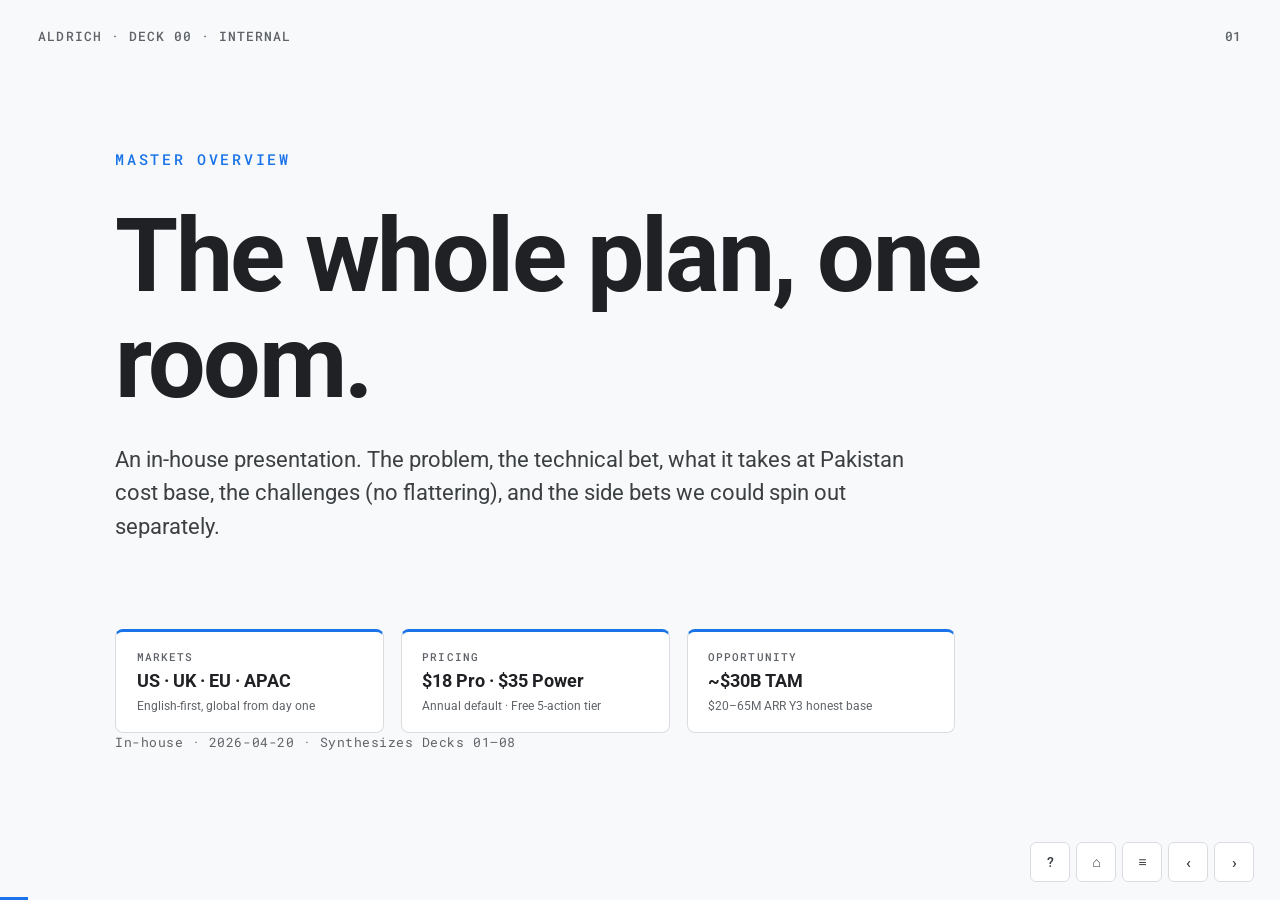
==== commit fc23d978: "Refactor Deck 00 and add CANDID-inspired coverage across decks Deck 00 (Master Overview) — 48 → 45 s" ====
--- a/docs/00_Master_Overview.html
+++ b/docs/00_Master_Overview.html
@@ -14,7 +14,21 @@
   <div class="deck-title">Aldrich · Deck 00 · Internal</div>
   <div class="eyebrow">Master Overview</div>
   <h1>The whole plan, one room.</h1>
-  <p class="subtitle">An in-house presentation. The problem we're betting on, the technical bet to solve it, what it takes in capital and effort at Pakistan cost base, the challenges (no flattering), and the side bets we could spin out separately.</p>
+  <p class="subtitle">An in-house presentation. The problem, the technical bet, what it takes at Pakistan cost base, the challenges (no flattering), and the side bets we could spin out separately.</p>
+  <div class="cover-callouts">
+    <div class="cc">
+      <div class="cc-label">Markets</div>
+      <div class="cc-value">US · UK · EU · APAC<br><span style="font-size:12px;font-weight:400;color:var(--muted)">English-first, global from day one</span></div>
+    </div>
+    <div class="cc">
+      <div class="cc-label">Pricing</div>
+      <div class="cc-value">$18 Pro · $35 Power<br><span style="font-size:12px;font-weight:400;color:var(--muted)">Annual default · Free 5-action tier</span></div>
+    </div>
+    <div class="cc">
+      <div class="cc-label">Opportunity</div>
+      <div class="cc-value">~$30B TAM<br><span style="font-size:12px;font-weight:400;color:var(--muted)">$20–65M ARR Y3 honest base</span></div>
+    </div>
+  </div>
   <div class="meta">In-house · 2026-04-20 · Synthesizes Decks 01–08</div>
   <div class="slide-num">01</div>
 </section>
@@ -44,61 +58,270 @@
 
 <section class="slide">
   <div class="deck-title">Aldrich · Master Overview · Part 1</div>
-  <div class="kicker">The problem</div>
-  <h2 class="title">Knowledge work is drowning in coordination — and existing AI is shallow.</h2>
-  <p>Knowledge workers switch apps ~1,200 times a day and spend ~28% of the workweek on email. Even discounted 30%, the truth holds: people are paying a coordination tax that AI tools talk about reducing but don't.</p>
-  <ul>
-    <li><strong>ChatGPT-class tools</strong> are reactive, stateless, confined to a chat window. Leave the chat — the value evaporates.</li>
-    <li><strong>Apple Intelligence / Gemini / Siri</strong> are ecosystem-locked and shallow on third-party tools — useless for the 60% who live in Slack + Notion + Linear.</li>
-    <li><strong>Productivity apps</strong> (Notion, Motion, Superhuman) each solve one slice. None see across the whole workflow.</li>
-    <li><strong>Human EAs</strong> work but cost $60K–$120K/year — accessible to ~0.5% of the market.</li>
-  </ul>
+  <div class="kicker">The problem — five numbers</div>
+  <h2 class="title">Knowledge work is drowning in coordination overhead.</h2>
+  <p class="lede">Every year it gets worse: more tools, more messages, more context to hold in your head. AI promised to solve this. Instead it became another browser tab.</p>
+  <div class="icon-list">
+    <div class="icon-item warn">
+      <div class="icon-wrap"><svg class="icon icon-md" viewBox="0 0 24 24"><polygon points="13 2 3 14 12 14 11 22 21 10 12 10 13 2"/></svg></div>
+      <div class="it-body">
+        <h4>~1,200 app switches per day</h4>
+        <p>Per HBR / Asana 2022. Every switch is a memory purge and a re-load tax on your attention.</p>
+      </div>
+    </div>
+    <div class="icon-item warn">
+      <div class="icon-wrap"><svg class="icon icon-md" viewBox="0 0 24 24"><rect width="20" height="16" x="2" y="4" rx="2"/><path d="m22 7-10 5L2 7"/></svg></div>
+      <div class="it-body">
+        <h4>28% of the workweek on email</h4>
+        <p>McKinsey State of Work. More than 11 hours per week per knowledge worker. Mostly reactive.</p>
+      </div>
+    </div>
+    <div class="icon-item warn">
+      <div class="icon-wrap"><svg class="icon icon-md" viewBox="0 0 24 24"><polygon points="12 2 2 7 12 12 22 7 12 2"/><polyline points="2 17 12 22 22 17"/><polyline points="2 12 12 17 22 12"/></svg></div>
+      <div class="it-body">
+        <h4>50+ tools in the average stack</h4>
+        <p>Slack, Notion, Linear, Figma, Gmail, Calendar, Drive, Jira, Zoom… no single tool sees across any two.</p>
+      </div>
+    </div>
+    <div class="icon-item warn">
+      <div class="icon-wrap"><svg class="icon icon-md" viewBox="0 0 24 24"><circle cx="12" cy="12" r="10"/><polyline points="12 6 12 12 16 14"/></svg></div>
+      <div class="it-body">
+        <h4>~11 minutes mean focus time</h4>
+        <p>Gloria Mark, UC Irvine. Between interruption and the next one — deep work has no room to happen.</p>
+      </div>
+    </div>
+    <div class="icon-item bad">
+      <div class="icon-wrap"><svg class="icon icon-md" viewBox="0 0 24 24"><circle cx="12" cy="12" r="10"/><path d="m15 9-6 6"/><path d="m9 9 6 6"/></svg></div>
+      <div class="it-body">
+        <h4>$0 AI layer that sees across all 50 tools</h4>
+        <p>ChatGPT sees one chat. Notion AI sees one workspace. Siri sees Apple apps. <strong>Nothing ties them together.</strong></p>
+      </div>
+    </div>
+  </div>
+  <div class="highlight-box bad">
+    <div class="hb-icon"><svg class="icon icon-lg" viewBox="0 0 24 24"><circle cx="12" cy="12" r="10"/><path d="m15 9-6 6"/><path d="m9 9 6 6"/></svg></div>
+    <div class="hb-body">
+      <span class="label">Why existing AI fails here</span>
+      <p><strong>Chat AI</strong> is reactive — leave the chat and context vanishes. <strong>Apple / Google / Microsoft</strong> are ecosystem-locked — useless if you live across Gmail + Slack + Notion. <strong>Productivity apps</strong> each solve one slice. <strong>Human executive assistants</strong> cost $60–120K/yr — accessible to ~0.5% of the market.</p>
+    </div>
+  </div>
   <div class="slide-num">04</div>
 </section>
-
 <section class="slide">
   <div class="deck-title">Aldrich · Master Overview · Part 1</div>
-  <div class="kicker">The opportunity — an empty quadrant</div>
-  <h2 class="title">Proactive × deep memory × cross-tool agency. Empty today.</h2>
-  <p>Two axes that matter. The top-right corner is whitespace.</p>
-  <table>
-    <tr><th></th><th>Reactive</th><th>Proactive</th></tr>
-    <tr><td><strong>Deep memory</strong></td><td>Mem.ai, Rewind, Granola</td><td><strong>Aldrich</strong> · Motion (partial)</td></tr>
-    <tr><td><strong>Shallow memory</strong></td><td>ChatGPT, Claude, Perplexity, Gemini</td><td>Siri, Google Assistant, Apple Intelligence, Copilot</td></tr>
-  </table>
+  <div class="kicker">Why now — the three-way convergence</div>
+  <h2 class="title">A window that didn't exist in 2023 — and likely won't in 2027.</h2>
+  <p>Three things had to be true at the same time for this product to be buildable. They are all true today. None were true two years ago. Two of them won't stay true forever.</p>
+  <div class="cols three">
+    <div class="col">
+      <h3>1. AI matured</h3>
+      <p style="font-size:15px;line-height:1.55;color:var(--ink-soft)">Claude Sonnet hit reliable tool-calling in 2024. On-device Gemma 2B with ~180ms TTFT shipped on tier-1 phones in 2025. Multi-step ReAct chains became safe enough to gate. <strong>Pre-2024 this product was technically impossible.</strong></p>
+    </div>
+    <div class="col">
+      <h3>2. Tools fragmented</h3>
+      <p style="font-size:15px;line-height:1.55;color:var(--ink-soft)">Knowledge workers cycle through 50+ apps/day. ChatGPT Plus crossed 30M paying subs. Notion AI, Slack AI, Gmail AI — each tool ships its own AI layer; nobody stitches them together. <strong>The cross-tool pain is now acute.</strong></p>
+    </div>
+    <div class="col">
+      <h3>3. Trust APIs matured</h3>
+      <p style="font-size:15px;line-height:1.55;color:var(--ink-soft)">Biometric APIs, sandboxed action models, schema-validated tool calls, undo-stack patterns — the safety layer for agentic AI is finally buildable. <strong>The trust posture is now achievable.</strong></p>
+    </div>
+  </div>
   <div class="verdict warn">
-    <div class="label">The honest caveat</div>
-    <p>This quadrant stays empty for <strong>12–24 months</strong>. After that, at least 1–3 credible competitors will be in it. Our window to defensible scale is roughly 18 months.</p>
+    <div class="label">The window</div>
+    <p>Approximately <strong>12–18 months</strong> before Apple Intelligence v3 + Google Gemini Android push close the proactive gap on platforms we don't control. After that, the bar for a startup entrant rises sharply.</p>
   </div>
   <div class="slide-num">05</div>
 </section>
 
+
 <section class="slide">
   <div class="deck-title">Aldrich · Master Overview · Part 1</div>
-  <div class="kicker">Who we're building for — Maya, primary V1 target</div>
-  <h2 class="title">VP-of-Product types. Drowning. Will pay.</h2>
-  <p>Age 32–45, $150K–$400K comp, scaling tech company. 50+ tools/day. Misses commitments. Owes 2am emails. Wants <strong>quiet competence</strong>, not another tool.</p>
+  <div class="kicker">The opportunity — the empty quadrant</div>
+  <h2 class="title">Nobody sits in the proactive × deep-memory corner today.</h2>
+  <p>Two axes that actually matter to users: <strong>how does it remember?</strong> and <strong>who starts the conversation?</strong> Plot every meaningful AI product on these — and one corner is essentially empty.</p>
+  <div class="quadrant">
+    <div class="qcorner"></div>
+    <div class="qhead-top">Reactive &nbsp;—&nbsp; you ask, it answers</div>
+    <div class="qhead-top">Proactive &nbsp;—&nbsp; it reaches out to you</div>
+
+    <div class="qhead-side">Deep memory</div>
+    <div class="qcell">
+      <h4>Memory tools</h4>
+      <ul class="qlist">
+        <li>Mem.ai</li>
+        <li>Rewind</li>
+        <li>Granola</li>
+        <li>Reflect</li>
+      </ul>
+    </div>
+    <div class="qcell highlight">
+      <h4>The whitespace</h4>
+      <ul class="qlist">
+        <li><strong>Aldrich</strong> — the category we're building</li>
+        <li>Motion (partial — calendar-only)</li>
+      </ul>
+    </div>
+
+    <div class="qhead-side">Shallow memory</div>
+    <div class="qcell">
+      <h4>Chat AI</h4>
+      <ul class="qlist">
+        <li>ChatGPT</li>
+        <li>Claude.ai</li>
+        <li>Perplexity</li>
+        <li>Gemini</li>
+      </ul>
+    </div>
+    <div class="qcell">
+      <h4>Platform assistants</h4>
+      <ul class="qlist">
+        <li>Siri · Apple Intelligence</li>
+        <li>Google Assistant</li>
+        <li>Copilot (M365)</li>
+      </ul>
+    </div>
+  </div>
+  <div class="highlight-box info">
+    <div class="hb-icon"><svg class="icon icon-lg" viewBox="0 0 24 24"><circle cx="12" cy="12" r="10"/><circle cx="12" cy="12" r="6"/><circle cx="12" cy="12" r="2"/></svg></div>
+    <div class="hb-body">
+      <span class="label">Why the top-right corner is empty</span>
+      <p>Chat AI has no memory. Platform assistants are ecosystem-locked. Memory tools don't act. <strong>Proactive × deep-memory × cross-tool agency</strong> requires building all three pillars at once — which is what Aldrich is. The next 12–18 months is when this corner gets populated. Goal: be first and get deep enough that users don't leave.</p>
+    </div>
+  </div>
+  <div class="slide-num">06</div>
+</section>
+<section class="slide">
+  <div class="deck-title">Aldrich · Master Overview · Part 1</div>
+  <div class="kicker">Category proof — competitors validate, not threaten</div>
+  <h2 class="title">The category is already live. The combination is unoccupied.</h2>
+  <p>Every component of Aldrich exists in production today — proven viable by other companies. None has combined them. That's the whitespace.</p>
+  <div class="cols three">
+    <div class="col">
+      <h3>Memory at scale — proven</h3>
+      <p style="font-size:15px;line-height:1.55;color:var(--ink-soft);margin-bottom:.6rem">
+        <strong style="font-size:24px;color:var(--accent)">~100K paid</strong><br>
+        <span style="font-size:13px;color:var(--muted)">Rewind users at $19/mo</span>
+      </p>
+      <p style="font-size:14px;line-height:1.5">Mem.ai, Granola, Reflect — proves users will pay for ambient memory. Missing: cross-tool agency.</p>
+    </div>
+    <div class="col">
+      <h3>Cross-tool agency — proven</h3>
+      <p style="font-size:15px;line-height:1.55;color:var(--ink-soft);margin-bottom:.6rem">
+        <strong style="font-size:24px;color:var(--accent)">$415M raised</strong><br>
+        <span style="font-size:13px;color:var(--muted)">Adept · MultiOn · Lindy combined</span>
+      </p>
+      <p style="font-size:14px;line-height:1.5">Agentic startups have proven multi-step tool execution at consumer quality. Missing: persistent memory + proactivity.</p>
+    </div>
+    <div class="col">
+      <h3>Proactive consumer AI — proven</h3>
+      <p style="font-size:15px;line-height:1.55;color:var(--ink-soft);margin-bottom:.6rem">
+        <strong style="font-size:24px;color:var(--accent)">1.4B devices</strong><br>
+        <span style="font-size:13px;color:var(--muted)">Apple Intelligence reach</span>
+      </p>
+      <p style="font-size:14px;line-height:1.5">Apple + Google have shipped proactive notifications and Siri Suggestions to billions. Missing: cross-ecosystem depth + memory.</p>
+    </div>
+  </div>
+  <div class="verdict good">
+    <div class="label">What this means</div>
+    <p>Each incumbent owns one axis. The intersection — <strong>proactive + deep memory + cross-tool agency + privacy-first</strong> — is structurally unoccupied. The category isn't speculative. The combination is.</p>
+  </div>
+  <div class="slide-num">07</div>
+</section>
+
+
+<section class="slide">
+  <div class="deck-title">Aldrich · Master Overview · Part 1</div>
+  <div class="kicker">Persona 1 · Primary V1 target</div>
+  <div class="persona-head">
+    <div class="p-icon"><svg class="icon icon-lg" viewBox="0 0 24 24"><path d="M16 21v-2a4 4 0 0 0-4-4H6a4 4 0 0 0-4 4v2"/><circle cx="9" cy="7" r="4"/><path d="M22 21v-2a4 4 0 0 0-3-3.87"/><path d="M16 3.13a4 4 0 0 1 0 7.75"/></svg></div>
+    <div>
+      <h2 class="title" style="margin:0">Maya, the multi-threaded executive.</h2>
+      <div class="p-sub">VP of Product · 32–45 · $150K–$400K · scaling tech company</div>
+    </div>
+  </div>
+  <p class="lede">Runs 50+ tools across her day. Misses commitments. Owes emails at 11pm. Has tried every productivity app. Wants <strong>quiet competence</strong>, not another tool to learn.</p>
   <div class="cols">
     <div class="col">
-      <h3>Stated demand</h3>
+      <h3>A day in Maya's life</h3>
       <ul>
-        <li>"Stop me missing follow-ups."</li>
-        <li>"I want my evenings back."</li>
-        <li>"Prep me for my 9am."</li>
-      </ul>
-    </div>
-    <div class="col">
-      <h3>Revealed preference</h3>
+        <li><strong>6am</strong> — phone alarm, scan overnight messages in bed</li>
+        <li><strong>7am</strong> — school drop-off, podcast / Slack catch-up</li>
+        <li><strong>8am–6pm</strong> — back-to-back meetings + Slack triage</li>
+        <li><strong>6–9pm</strong> — parenting / family time; tries not to look at phone</li>
+        <li><strong>9–11pm</strong> — the "second shift" — owed emails, tomorrow's prep</li>
+      </ul>
+    </div>
+    <div class="col">
+      <h3>What she'll pay for</h3>
       <ul>
-        <li>Wants <strong>agency</strong>, not autonomy.</li>
-        <li>Trust collapses after one wrong action. Permanently.</li>
-        <li>Pays $18/mo. Won't pay $50/mo (would hire a VA).</li>
-      </ul>
-    </div>
-  </div>
-  <p style="margin-top:1.2rem"><strong>Buyers at $18/mo today:</strong> ~30M (ChatGPT Plus). <strong>Realistic SOM 3–4 years:</strong> 1–5M. The plan's 900K Year-3 target is the <em>high end</em> of that range — not base case.</p>
-  <div class="slide-num">06</div>
-</section>
+        <li><strong>Memory</strong> — "Know what I told Alex last Tuesday."</li>
+        <li><strong>Prep</strong> — "Before my 9am, tell me the 3 things that matter."</li>
+        <li><strong>Execution</strong> — "Schedule this. Draft that. Add this task."</li>
+        <li><strong>Signal extraction</strong> — "Hide the noise. Surface the needle."</li>
+        <li><strong>A quiet mind</strong> — "Let me trust nothing's slipping."</li>
+      </ul>
+    </div>
+  </div>
+  <div class="highlight-box info">
+    <div class="hb-icon"><svg class="icon icon-lg" viewBox="0 0 24 24"><line x1="12" x2="12" y1="2" y2="22"/><path d="M17 5H9.5a3.5 3.5 0 0 0 0 7h5a3.5 3.5 0 0 1 0 7H6"/></svg></div>
+    <div class="hb-body">
+      <span class="label">Willingness to pay</span>
+      <p>Will pay <strong>$18/mo</strong>. Already spends $60/mo on AI tools (ChatGPT Plus + Notion AI + Superhuman). Will <em>not</em> pay $50/mo — at that price she'd hire a part-time VA. Our pricing sits in the band she barely notices.</p>
+    </div>
+  </div>
+  <div class="slide-num">08</div>
+</section>
+<section class="slide">
+  <div class="deck-title">Aldrich · Master Overview · Part 1</div>
+  <div class="kicker">Market sizing — TAM to SOM Y1</div>
+  <h2 class="title">From a $30B headline to a 5K-user Year 1 foothold.</h2>
+  <p>Investors anchor on TAM. We anchor on the foothold and grow into the trajectory. Stepped down — each level grounded in revealed willingness, not aspiration.</p>
+  <div class="funnel">
+    <div class="funnel-row">
+      <div class="lbl">
+        <div class="name">TAM</div>
+        <div class="meaning">Total Addressable Market</div>
+      </div>
+      <div class="funnel-bar tam">
+        <span class="bar-num">~$30B</span>
+        <span class="bar-note">~150M global knowledge workers × $200/yr willingness for AI productivity</span>
+      </div>
+    </div>
+    <div class="funnel-row">
+      <div class="lbl">
+        <div class="name">SAM</div>
+        <div class="meaning">Cross-tool prosumer subset</div>
+      </div>
+      <div class="funnel-bar sam">
+        <span class="bar-num">~$3B</span>
+        <span class="bar-note">~15M users in 4+ paid SaaS tools willing to pay an extra $18/mo</span>
+      </div>
+    </div>
+    <div class="funnel-row">
+      <div class="lbl">
+        <div class="name">SOM Y4</div>
+        <div class="meaning">Realistic 4-year obtainable</div>
+      </div>
+      <div class="funnel-bar som-y4">
+        <span class="bar-num">~$324M</span>
+        <span class="bar-note">~1.5M paying users — 5% switch from ChatGPT Plus segment</span>
+      </div>
+    </div>
+    <div class="funnel-row">
+      <div class="lbl">
+        <div class="name">SOM Y1</div>
+        <div class="meaning">Year 1 foothold</div>
+      </div>
+      <div class="funnel-bar som-y1">
+        <span class="bar-num">~$5M</span>
+        <span class="bar-note">~5K paying users from 100K signups (5% conversion)</span>
+      </div>
+    </div>
+  </div>
+  <p style="margin-top:1.2rem;font-style:italic;color:var(--muted)">At $18/mo, we only need ~0.001% of TAM in Year 1 to validate. Y3 honest base case: $20–35M ARR (see Cost Feasibility deck).</p>
+  <div class="slide-num">09</div>
+</section>
+
 
 <!-- ====== Part 2: How we'll solve it ====== -->
 <section class="slide divider">
@@ -106,21 +329,59 @@
   <div class="num">Part 2 of 5</div>
   <h2>How we'll address it.</h2>
   <p class="blurb">Five pillars. One safety spine. Ruthless V1 scope.</p>
-  <div class="slide-num">07</div>
+  <div class="slide-num">10</div>
 </section>
 
 <section class="slide">
   <div class="deck-title">Aldrich · Master Overview · Part 2</div>
-  <div class="kicker">Architecture in one breath</div>
-  <h2 class="title">Voice → on-device intent → memory → cloud ReAct → safety → action → undo.</h2>
-  <p>The runtime path runs 5–15 times per active user per day:</p>
-  <ul>
-    <li><strong>On-device:</strong> Silero VAD → Gemma 2B intent classifier (~180ms TTFT). Simple intents handled locally; complex ones encrypted to cloud.</li>
-    <li><strong>Cloud:</strong> pgvector retrieves top-20 memories → Claude Sonnet ReAct loop (max 8 steps, 30k token budget) → SDUI card generated.</li>
-    <li><strong>Safety layer:</strong> sandbox classifier → biometric gate for high-risk → 30s undo window → committed to action_records.</li>
-    <li><strong>Memory write:</strong> async via Kafka → pgvector. User-visible action doesn't wait.</li>
-  </ul>
-  <div class="slide-num">08</div>
+  <div class="kicker">How it works — in plain language</div>
+  <h2 class="title">Five steps that run 5–15 times per user per day.</h2>
+  <p>No AI magic. Each step is a well-understood component, assembled in a specific order. Users don't see these steps — they see a briefing, a suggestion, or a button to approve.</p>
+  <div class="icon-list">
+    <div class="icon-item">
+      <div class="icon-wrap"><svg class="icon icon-md" viewBox="0 0 24 24"><rect width="6" height="11" x="9" y="2" rx="3"/><path d="M19 10a7 7 0 0 1-14 0"/><line x1="12" x2="12" y1="19" y2="22"/></svg></div>
+      <div class="it-body">
+        <h4>1 — User says or taps something</h4>
+        <p>Voice command, tap on a notification, or a scheduled morning trigger fires. App captures the request.</p>
+      </div>
+    </div>
+    <div class="icon-item">
+      <div class="icon-wrap"><svg class="icon icon-md" viewBox="0 0 24 24"><polygon points="13 2 3 14 12 14 11 22 21 10 12 10 13 2"/></svg></div>
+      <div class="it-body">
+        <h4>2 — A small AI on the phone decides: simple or complex?</h4>
+        <p>Simple (e.g., "what's on my calendar?") → handled locally in under a second. Complex → sent encrypted to cloud.</p>
+      </div>
+    </div>
+    <div class="icon-item">
+      <div class="icon-wrap"><svg class="icon icon-md" viewBox="0 0 24 24"><path d="M12 5a3 3 0 1 0-5.997.125 4 4 0 0 0-2.526 5.77 4 4 0 0 0 .556 6.588A4 4 0 1 0 12 18Z"/><path d="M12 5a3 3 0 1 1 5.997.125 4 4 0 0 1 2.526 5.77 4 4 0 0 1-.556 6.588A4 4 0 1 1 12 18Z"/></svg></div>
+      <div class="it-body">
+        <h4>3 — The cloud brain pulls relevant memory and reasons</h4>
+        <p>Claude (our cloud AI) reads the top-20 memories related to the request, plans the action, and calls the right tools (Calendar, Slack, Gmail).</p>
+      </div>
+    </div>
+    <div class="icon-item warn">
+      <div class="icon-wrap"><svg class="icon icon-md" viewBox="0 0 24 24"><path d="M20 13c0 5-3.5 7.5-7.66 8.95a1 1 0 0 1-.67-.01C7.5 20.5 4 18 4 13V6a1 1 0 0 1 1-1c2 0 4.5-1.2 6.24-2.72a1.17 1.17 0 0 1 1.52 0C14.51 3.81 17 5 19 5a1 1 0 0 1 1 1z"/></svg></div>
+      <div class="it-body">
+        <h4>4 — Safety layer checks before anything happens</h4>
+        <p>Is this action reversible? Does it need Face ID approval? Is the user over their action budget? Risky actions pause and ask.</p>
+      </div>
+    </div>
+    <div class="icon-item good">
+      <div class="icon-wrap"><svg class="icon icon-md" viewBox="0 0 24 24"><path d="M22 11.08V12a10 10 0 1 1-5.93-9.14"/><polyline points="22 4 12 14.01 9 11.01"/></svg></div>
+      <div class="it-body">
+        <h4>5 — Action fires with a 30-second undo window</h4>
+        <p>Email sent? You have 30 seconds to undo. Calendar changed? Same. Every action is logged and reversible.</p>
+      </div>
+    </div>
+  </div>
+  <div class="highlight-box info">
+    <div class="hb-icon"><svg class="icon icon-lg" viewBox="0 0 24 24"><path d="M9.937 15.5A2 2 0 0 0 8.5 14.063l-6.135-1.582a.5.5 0 0 1 0-.962L8.5 9.936A2 2 0 0 0 9.937 8.5l1.582-6.135a.5.5 0 0 1 .963 0L14.063 8.5A2 2 0 0 0 15.5 9.937l6.135 1.582a.5.5 0 0 1 0 .962L15.5 14.063a2 2 0 0 0-1.437 1.437l-1.582 6.135a.5.5 0 0 1-.963 0z"/></svg></div>
+    <div class="hb-body">
+      <span class="label">The technical bet, de-jargoned</span>
+      <p><strong>On-device AI</strong> (the small model on the phone) = instant, free, private. <strong>Cloud AI</strong> (Claude) = smart reasoning but costs money per request. <strong>Safety layer</strong> = a classifier that checks every outgoing action against a rule list. None of these are exotic — the work is stitching them together reliably.</p>
+    </div>
+  </div>
+  <div class="slide-num">11</div>
 </section>
 
 <section class="slide">
@@ -136,7 +397,7 @@
     <tr><td>5</td><td><strong>Mobile clients</strong></td><td>13–15</td><td>iOS + Android. No desktop, no wearable in V1</td></tr>
   </table>
   <p style="margin-top:1rem">Total: <strong>17 weeks engineering + 5 weeks beta = 22 weeks to paid GA.</strong></p>
-  <div class="slide-num">09</div>
+  <div class="slide-num">12</div>
 </section>
 
 <!-- ====== V1 / V1.5 / V2 / V3 comparison ====== -->
@@ -216,8 +477,19 @@
       <td>600K → 900K+</td>
     </tr>
   </table>
-  <div class="slide-num">10</div>
-</section>
+  <div class="slide-num">13</div>
+</section>
+<section class="slide beat">
+  <div class="deck-title">Aldrich · Master Overview</div>
+  <div class="arrow-from">From feature to system</div>
+  <h2 class="beat-title">
+    <span class="lead">A chatbot that answers questions</span>
+    <span class="accent">→ a chief of staff that holds context.</span>
+  </h2>
+  <p class="beat-sub">The same LLMs everyone has access to. The difference is the layer above them — memory that persists, decisions that get gated, actions that get logged, trust that compounds. That's the build.</p>
+  <div class="slide-num">14</div>
+</section>
+
 
 <!-- ====== Part 3: What it'll take — Pakistan cost base ====== -->
 <section class="slide divider">
@@ -225,137 +497,50 @@
   <div class="num">Part 3 of 5</div>
   <h2>What it'll take.</h2>
   <p class="blurb">Capital, time, people — at Pakistan cost base, inside an existing organization.</p>
-  <div class="slide-num">11</div>
+  <div class="slide-num">15</div>
 </section>
 
 <section class="slide">
   <div class="deck-title">Aldrich · Master Overview · Part 3</div>
-  <div class="kicker">Our structural edge — building inside an existing org</div>
-  <h2 class="title">Three cost levers that drop Year-1 burn by ~80%.</h2>
-  <div class="cols three">
-    <div class="col">
-      <h3>Lever 1 — Existing CEO</h3>
-      <p style="font-size:15px;line-height:1.55;color:var(--ink-soft)">CEO already in-seat at parent organization. <strong>Zero incremental salary</strong> against Aldrich. Contrast with $180K fully-loaded in the SF benchmark plan.</p>
-    </div>
-    <div class="col">
-      <h3>Lever 2 — Fractional CTO</h3>
-      <p style="font-size:15px;line-height:1.55;color:var(--ink-soft)">CTO dedicates ~25–30% to Aldrich while running parent tech. <strong>Attributed cost ~$6–8K/yr</strong>, not $340K US-benchmark.</p>
-    </div>
-    <div class="col">
-      <h3>Lever 3 — PK salary base</h3>
-      <p style="font-size:15px;line-height:1.55;color:var(--ink-soft)">All engineering, design, PM hired at Pakistani market rates. <strong>~85–90% saving</strong> vs SF/NYC fully-loaded equivalents.</p>
-    </div>
-  </div>
-  <div class="verdict good">
-    <div class="label">Bottom-line impact</div>
-    <p>Year-1 cost: <strong>$2.55M → ~$470K</strong>. Seed ask: <strong>$4M → ~$1M</strong>. Runway on the same capital is longer, and we can validate PMF before raising externally.</p>
-  </div>
-  <div class="slide-num">12</div>
+  <div class="kicker">Team — how we staff up through Year 1</div>
+  <h2 class="title">2 → 13 people over 12 months.</h2>
+  <p>Hired in waves, milestone-gated. Each wave is tied to a specific build phase — if the phase slips, the hire waits.</p>
+  <table>
+    <tr><th>Role group</th><th>Month 0</th><th>Month 3</th><th>Month 6</th><th>Month 9</th><th>Month 12</th></tr>
+    <tr><td><strong>Founding</strong> (existing CEO + fractional CTO)</td><td>2</td><td>2</td><td>2</td><td>2</td><td>2</td></tr>
+    <tr><td>Engineering (iOS, Android, backend, ML)</td><td>—</td><td>3</td><td>4</td><td>5</td><td>6</td></tr>
+    <tr><td>Product &amp; Design</td><td>—</td><td>1</td><td>1</td><td>2</td><td>2</td></tr>
+    <tr><td>Security / Compliance</td><td>—</td><td>—</td><td>1 (contract)</td><td>1</td><td>1</td></tr>
+    <tr><td>Growth / Support</td><td>—</td><td>—</td><td>—</td><td>1</td><td>2</td></tr>
+    <tr><td><strong>Total headcount</strong></td><td><strong>2</strong></td><td><strong>6</strong></td><td><strong>8</strong></td><td><strong>11</strong></td><td><strong>13</strong></td></tr>
+    <tr><td><strong>Monthly people cost</strong></td><td>$0.5K</td><td>$8K</td><td>$11K</td><td>$14K</td><td>$16K</td></tr>
+    <tr><td><strong>Cumulative people cost</strong></td><td>$0.5K</td><td>$25K</td><td>$55K</td><td>$95K</td><td>$140K</td></tr>
+  </table>
+  <div class="highlight-box info">
+    <div class="hb-icon"><svg class="icon icon-lg" viewBox="0 0 24 24"><path d="M16 21v-2a4 4 0 0 0-4-4H6a4 4 0 0 0-4 4v2"/><circle cx="9" cy="7" r="4"/><path d="M22 21v-2a4 4 0 0 0-3-3.87"/><path d="M16 3.13a4 4 0 0 1 0 7.75"/></svg></div>
+    <div class="hb-body">
+      <span class="label">Why this works at our cost base</span>
+      <p>At PK salary levels, <strong>total Year 1 people cost ≈ $140K</strong>. For comparison, a single senior iOS engineer in SF costs ~$260K/yr alone. That's the structural cost advantage. It doesn't make the project free — infrastructure is where the money now goes.</p>
+    </div>
+  </div>
+  <div class="slide-num">16</div>
 </section>
 
 <section class="slide">
   <div class="deck-title">Aldrich · Master Overview · Part 3</div>
-  <div class="kicker">Pakistani salary bands we're hiring at</div>
-  <h2 class="title">Three bands. ±30% per candidate history.</h2>
-  <p style="font-size:15px;color:var(--muted);margin-bottom:.4rem">Conversion rate used: <strong>1 USD ≈ 285 PKR</strong> (April 2026 approximate). Fully-loaded (FL) adds 30% for benefits, equipment, payroll taxes, office/tools.</p>
-  <table>
-    <tr>
-      <th>Band</th>
-      <th>PKR / month</th>
-      <th>USD / month</th>
-      <th>Base / year (USD)</th>
-      <th>Fully loaded / year</th>
-      <th>Range ±30%</th>
-    </tr>
-    <tr>
-      <td><strong>Junior</strong></td>
-      <td>PKR 150K</td>
-      <td>$526</td>
-      <td>$6,316</td>
-      <td class="new"><strong>$8,200</strong></td>
-      <td>$5,700 – $10,700</td>
-    </tr>
-    <tr>
-      <td><strong>Intermediate</strong></td>
-      <td>PKR 250K</td>
-      <td>$877</td>
-      <td>$10,526</td>
-      <td class="new"><strong>$13,700</strong></td>
-      <td>$9,600 – $17,800</td>
-    </tr>
-    <tr>
-      <td><strong>Senior</strong></td>
-      <td>PKR 450K</td>
-      <td>$1,579</td>
-      <td>$18,947</td>
-      <td class="new"><strong>$24,600</strong></td>
-      <td>$17,200 – $32,000</td>
-    </tr>
-  </table>
-  <div class="verdict">
-    <div class="label">Note</div>
-    <p>Range reflects candidate history: years of experience, domain fit (ML / iOS / security), past employers. Senior with niche agentic-AI experience trends toward upper band; generalist intermediates toward lower.</p>
-  </div>
-  <div class="slide-num">13</div>
-</section>
-
-<section class="slide">
-  <div class="deck-title">Aldrich · Master Overview · Part 3</div>
-  <div class="kicker">Team &amp; cost — Year 1 people plan</div>
-  <h2 class="title">8 roles. ~$125K total people cost. ~85% saving.</h2>
-  <table>
-    <tr>
-      <th>Role</th>
-      <th>Band</th>
-      <th>Start</th>
-      <th>FL / year</th>
-      <th>Y1 pro-rated</th>
-      <th>US bench</th>
-    </tr>
-    <tr><td>CEO</td><td>Existing (org)</td><td>M0</td><td>$0</td><td><strong>$0</strong></td><td>$180,000</td></tr>
-    <tr><td>CTO (fractional 25%)</td><td>Senior × 0.25</td><td>M0</td><td>$6,150</td><td><strong>$6,150</strong></td><td>$340,000</td></tr>
-    <tr><td>Sr iOS Engineer</td><td>Senior</td><td>M1</td><td>$24,600</td><td><strong>$22,550</strong></td><td>$257,000</td></tr>
-    <tr><td>Sr Android Engineer</td><td>Senior</td><td>M2</td><td>$24,600</td><td><strong>$20,500</strong></td><td>$217,000</td></tr>
-    <tr><td>AI / ML Engineer</td><td>Senior</td><td>M3</td><td>$24,600</td><td><strong>$18,450</strong></td><td>$218,000</td></tr>
-    <tr><td>Product Designer</td><td>Intermediate</td><td>M1</td><td>$13,700</td><td><strong>$12,560</strong></td><td>$202,000</td></tr>
-    <tr><td>Product Manager</td><td>Intermediate</td><td>M4</td><td>$13,700</td><td><strong>$9,130</strong></td><td>$153,000</td></tr>
-    <tr><td>Security / Backend</td><td>Senior (contract→hire)</td><td>M4</td><td>$24,600</td><td><strong>$15,000</strong></td><td>$220,000</td></tr>
-    <tr><td>Fringe / equipment / office share</td><td>—</td><td>—</td><td>—</td><td><strong>$20,000</strong></td><td>$53,000</td></tr>
-    <tr><td><strong>Total Year 1 people</strong></td><td></td><td></td><td></td><td><strong>$124,340</strong></td><td>$1,840,000</td></tr>
-  </table>
-  <div class="slide-num">14</div>
-</section>
-
-<section class="slide">
-  <div class="deck-title">Aldrich · Master Overview · Part 3</div>
-  <div class="kicker">Year 1 burn — all-in</div>
-  <h2 class="title">Roughly <span style="color:var(--accent)">$470K</span>. Dominated by infra, not people.</h2>
-  <table>
-    <tr><th>Category</th><th>Year 1 (USD)</th><th>US-bench equivalent</th><th>Note</th></tr>
-    <tr><td>People (8 FTE)</td><td><strong>$124,000</strong></td><td>$1,840,000</td><td>PK salaries + fringe + existing CEO + fractional CTO</td></tr>
-    <tr><td>Legal + compliance</td><td><strong>$75,000</strong></td><td>$226,000</td><td>Local counsel + international GDPR/privacy advisor</td></tr>
-    <tr><td>Infrastructure + LLM APIs + tools</td><td><strong>$151,000</strong></td><td>$151,000</td><td>AWS, Anthropic, Cognimemo — global prices, no PK discount</td></tr>
-    <tr><td>Marketing + brand + launch</td><td><strong>$75,000</strong></td><td>$100,000</td><td>Targeting global audience, produced locally</td></tr>
-    <tr><td>Contingency (10%)</td><td><strong>$43,000</strong></td><td>$232,000</td><td>Buffer for inevitable surprises</td></tr>
-    <tr><td><strong>Total Year 1 burn</strong></td><td><strong>~$468,000</strong></td><td>$2,549,000</td><td><strong>~82% cheaper</strong></td></tr>
-  </table>
-  <div class="slide-num">15</div>
-</section>
-
-<section class="slide">
-  <div class="deck-title">Aldrich · Master Overview · Part 3</div>
-  <div class="kicker">Year 1 burn — visualized</div>
-  <h2 class="title">Infra &amp; LLM APIs now the biggest line, not people.</h2>
+  <div class="kicker">Year 1 burn — where the money goes</div>
+  <h2 class="title">~$470K all-in. Infrastructure, not people, is the biggest line.</h2>
+  <p>Five categories. The one that's cheapest is people (thanks to PK base). The one that's unavoidable and global is infrastructure + LLM APIs.</p>
   <div class="chart-bars">
     <div class="bar-row">
-      <div class="bar-label">Infrastructure + LLM</div>
+      <div class="bar-label">Infrastructure + LLM APIs</div>
       <div class="bar-track"><div class="bar-fill" style="width:32.3%"></div></div>
       <div class="bar-value"><strong>$151K</strong> · 32%</div>
     </div>
     <div class="bar-row">
-      <div class="bar-label">People (8 FTE)</div>
-      <div class="bar-track"><div class="bar-fill good" style="width:26.5%"></div></div>
-      <div class="bar-value"><strong>$124K</strong> · 27%</div>
+      <div class="bar-label">People (~13 FTE)</div>
+      <div class="bar-track"><div class="bar-fill good" style="width:29.8%"></div></div>
+      <div class="bar-value"><strong>$140K</strong> · 30%</div>
     </div>
     <div class="bar-row">
       <div class="bar-label">Legal + compliance</div>
@@ -368,62 +553,86 @@
       <div class="bar-value"><strong>$75K</strong> · 16%</div>
     </div>
     <div class="bar-row">
-      <div class="bar-label">Contingency</div>
-      <div class="bar-track"><div class="bar-fill muted" style="width:9.2%"></div></div>
-      <div class="bar-value"><strong>$43K</strong> · 9%</div>
-    </div>
-  </div>
-  <div class="verdict">
-    <div class="label">Insight</div>
-    <p>In the US-benchmark plan, people were <strong>72%</strong> of Year 1 burn. In the PK-based plan, <strong>global infra costs (LLM APIs, AWS) are now the biggest line at 32%</strong>. Cost optimization focus shifts from headcount to routing + caching.</p>
-  </div>
-  <div class="slide-num">16</div>
+      <div class="bar-label">Contingency (10% buffer)</div>
+      <div class="bar-track"><div class="bar-fill muted" style="width:6.0%"></div></div>
+      <div class="bar-value"><strong>$29K</strong> · 6%</div>
+    </div>
+  </div>
+  <div class="cols" style="margin-top:1.4rem">
+    <div class="col">
+      <h3>What we control</h3>
+      <p style="font-size:15px;line-height:1.55">People cost (hiring pace), marketing spend (can defer), legal scope (do it once, do it right).</p>
+    </div>
+    <div class="col">
+      <h3>What we don't</h3>
+      <p style="font-size:15px;line-height:1.55"><strong>LLM APIs + AWS</strong> scale with user count. Global prices, no discounting. This is where cost discipline now matters most — caching, routing, self-hosting at scale.</p>
+    </div>
+  </div>
+  <div class="slide-num">17</div>
 </section>
 
 <section class="slide">
   <div class="deck-title">Aldrich · Master Overview · Part 3</div>
-  <div class="kicker">US vs. Pakistan — stacked comparison</div>
-  <h2 class="title">Same plan. Same milestones. One-fifth the burn.</h2>
-  <div class="stack-bar">
-    <div class="seg" style="flex:1840;background:#1a73e8">People $1.84M</div>
-    <div class="seg" style="flex:226;background:#174ea6">Legal $226K</div>
-    <div class="seg" style="flex:151;background:#1e8e3e">Infra $151K</div>
-    <div class="seg" style="flex:100;background:#e37400">Mkt $100K</div>
-    <div class="seg" style="flex:232;background:#9aa0a6">Buffer $232K</div>
-  </div>
-  <p style="font-family:var(--mono);font-size:13px;color:var(--muted);margin:.4rem 0 1.4rem">US benchmark — $2.55M total</p>
-
-  <div class="stack-bar">
-    <div class="seg" style="flex:124;background:#1a73e8">People $124K</div>
-    <div class="seg" style="flex:75;background:#174ea6">Legal $75K</div>
-    <div class="seg" style="flex:151;background:#1e8e3e">Infra $151K</div>
-    <div class="seg" style="flex:75;background:#e37400">Mkt $75K</div>
-    <div class="seg" style="flex:43;background:#9aa0a6">Buffer $43K</div>
-  </div>
-  <p style="font-family:var(--mono);font-size:13px;color:var(--muted);margin:.4rem 0 1rem">Pakistan base — $468K total (~82% saving)</p>
-
-  <div class="stack-legend">
-    <div class="k"><span class="swatch" style="background:#1a73e8"></span>People</div>
-    <div class="k"><span class="swatch" style="background:#174ea6"></span>Legal + compliance</div>
-    <div class="k"><span class="swatch" style="background:#1e8e3e"></span>Infrastructure + LLM APIs</div>
-    <div class="k"><span class="swatch" style="background:#e37400"></span>Marketing</div>
-    <div class="k"><span class="swatch" style="background:#9aa0a6"></span>Contingency</div>
-  </div>
-  <div class="slide-num">17</div>
-</section>
-
+  <div class="kicker">V1 fundraise math — how much and for how long</div>
+  <h2 class="title">$1M seed buys 18–20 months of runway.</h2>
+  <p>Monthly burn averages $35–40K in Year 1. $1M covers the year plus enough buffer to survive the inevitable slip and reach Series A metrics.</p>
+  <div class="callout-grid">
+    <div class="callout good"><div class="cl-label">Seed target</div><div class="cl-value">~$1M</div><div class="cl-note">Raise from angels, a small syndicate, or an existing investor in the parent organization.</div></div>
+    <div class="callout"><div class="cl-label">Runway</div><div class="cl-value">18–20 mo</div><div class="cl-note">$1M ÷ ~$40K/mo avg = ~22 months nominal; 18–20 real after contingency.</div></div>
+    <div class="callout"><div class="cl-label">Dilution</div><div class="cl-value">~12–15%</div><div class="cl-note">At $6M–$8M post-money — realistic given descoped scope and parent-org backing.</div></div>
+    <div class="callout warn"><div class="cl-label">What doesn't scale with us</div><div class="cl-value">Infra + LLM</div><div class="cl-note">Global pricing. ~$150K Y1 → ~$1M at 100K users. Cost discipline is the lever, not salary negotiation.</div></div>
+  </div>
+  <div class="highlight-box info">
+    <div class="hb-icon"><svg class="icon icon-lg" viewBox="0 0 24 24"><line x1="12" x2="12" y1="2" y2="22"/><path d="M17 5H9.5a3.5 3.5 0 0 0 0 7h5a3.5 3.5 0 0 1 0 7H6"/></svg></div>
+    <div class="hb-body">
+      <span class="label">What we spend it on, by category</span>
+      <p><strong>People ($140K)</strong> · <strong>Infra + APIs ($151K)</strong> · <strong>Legal + compliance ($75K)</strong> · <strong>Marketing ($75K)</strong> · <strong>Contingency ($29K)</strong> = <strong>~$470K Y1 burn</strong>. Seed needs to cover this <em>plus</em> ~$500K of Y2 runway into Series A.</p>
+    </div>
+  </div>
+  <div class="slide-num">18</div>
+</section>
 <section class="slide">
   <div class="deck-title">Aldrich · Master Overview · Part 3</div>
-  <div class="kicker">Revised fundraise math</div>
-  <h2 class="title">$1M covers 18 months instead of $4M covering 14.</h2>
-  <div class="callout-grid">
-    <div class="callout good"><div class="cl-label">Seed target</div><div class="cl-value">~$1M</div><div class="cl-note">Down from $4M implied by US-benchmark Year-1 burn. Could be raised as an internal check, angel round, or small syndicate.</div></div>
-    <div class="callout"><div class="cl-label">Runway</div><div class="cl-value">18–20 mo</div><div class="cl-note">$1M ÷ ~$470K Y1 burn × buffer = ~20 months to Series A inflection. More runway on less capital.</div></div>
-    <div class="callout"><div class="cl-label">Dilution</div><div class="cl-value">~10–15%</div><div class="cl-note">At a $6M–$10M post-money valuation — realistic given the descoped scope and parent-org backing.</div></div>
-    <div class="callout warn"><div class="cl-label">What stays the same</div><div class="cl-value">Infra + LLM</div><div class="cl-note">AWS, Anthropic, Gemini pricing is global. ~$151K Y1, scaling to ~$1M at 100K users. This is where cost discipline now matters most.</div></div>
-  </div>
-  <div class="slide-num">18</div>
-</section>
+  <div class="kicker">The bootstrap question — can we do this without raising?</div>
+  <h2 class="title">No. Even at PK base, bootstrapping breaks by month 4.</h2>
+  <p>The PK cost base helped us — a lot. It dropped Y1 burn from $2.5M to $470K. But that's still not something one or two founders can personally fund for a year, while pre-product revenue is $0.</p>
+  <div class="cols">
+    <div class="col">
+      <h3>What bootstrapping actually covers</h3>
+      <ul>
+        <li><strong>~$100–150K</strong> typical founder self-funding capacity</li>
+        <li>≈ <strong>3–4 months</strong> of burn at our rate</li>
+        <li>Enough to build the safety foundation + start the Memory Hub</li>
+        <li><strong>Not enough</strong> to ship V1, run beta, or launch</li>
+      </ul>
+    </div>
+    <div class="col">
+      <h3>What happens if we try</h3>
+      <ul>
+        <li><strong>Month 4:</strong> cash out. Product is 30% done.</li>
+        <li><strong>No marketing budget</strong> → no launch signal → no signups</li>
+        <li><strong>No contingency</strong> → first surprise ends the project</li>
+        <li>Founders take unsustainable debt or shelve the project</li>
+      </ul>
+    </div>
+  </div>
+  <div class="highlight-box bad">
+    <div class="hb-icon"><svg class="icon icon-lg" viewBox="0 0 24 24"><polygon points="7.86 2 16.14 2 22 7.86 22 16.14 16.14 22 7.86 22 2 16.14 2 7.86 7.86 2"/><line x1="12" y1="8" x2="12" y2="12"/><line x1="12" y1="16" x2="12" y2="16.01"/></svg></div>
+    <div class="hb-body">
+      <span class="label">Message to the team</span>
+      <p>The PK cost structure is a real advantage — but it's an <strong>efficiency lever, not a funding replacement</strong>. The math is clear: <strong>we need external capital to do this properly.</strong> Telling ourselves "we can bootstrap" is the fastest way to build 40% of the product and discover we can't finish it.</p>
+    </div>
+  </div>
+  <div class="highlight-box good">
+    <div class="hb-icon"><svg class="icon icon-lg" viewBox="0 0 24 24"><path d="M22 11.08V12a10 10 0 1 1-5.93-9.14"/><polyline points="22 4 12 14.01 9 11.01"/></svg></div>
+    <div class="hb-body">
+      <span class="label">What we should do instead</span>
+      <p>Raise <strong>$1M seed</strong> early. Ideally from our network + one lead angel. Use the PK cost advantage to deliver outsized progress per dollar raised — that's what makes the Series A possible at good terms 12 months later.</p>
+    </div>
+  </div>
+  <div class="slide-num">19</div>
+</section>
+
 
 <section class="slide">
   <div class="deck-title">Aldrich · Master Overview · Part 3</div>
@@ -439,37 +648,215 @@
     <div class="bar-row"><div class="bar-label">Controlled beta</div><div class="bar-track"><div class="bar-fill good" style="width:91%"></div></div><div class="bar-value">Wk 17–20</div></div>
     <div class="bar-row"><div class="bar-label">Paid GA launch</div><div class="bar-track"><div class="bar-fill good" style="width:100%"></div></div><div class="bar-value">Wk 20–22</div></div>
   </div>
-  <div class="slide-num">19</div>
-</section>
-
+  <div class="slide-num">20</div>
+</section>
 <section class="slide">
   <div class="deck-title">Aldrich · Master Overview · Part 3</div>
-  <div class="kicker">Unit economics at 100K paying users</div>
-  <h2 class="title">$8.61 gross profit / user / month. ~9× LTV : CAC.</h2>
-  <div class="stats">
-    <div class="stat"><div class="num">$13.50</div><div class="label">Net revenue / user / month after App Store fees</div></div>
-    <div class="stat"><div class="num">$3.39</div><div class="label">Blended LLM cost / paying user / month</div></div>
-    <div class="stat"><div class="num">$8.61</div><div class="label">Gross profit / user / month (~48% margin)</div></div>
-    <div class="stat"><div class="num">~$22</div><div class="label">Blended CAC across organic, content, referral, paid</div></div>
-    <div class="stat"><div class="num">~$207</div><div class="label">LTV at 2% steady-state monthly churn</div></div>
-    <div class="stat"><div class="num">173K</div><div class="label">Break-even paying users (US-bench cost base)</div></div>
-  </div>
-  <p style="margin-top:1rem;font-size:15px;color:var(--muted)">At PK cost base the fixed-cost denominator is lower → break-even drops to <strong>~70K–90K paying users</strong>. We still target the same product quality bar; we just hit profitability sooner.</p>
-  <div class="slide-num">20</div>
-</section>
+  <div class="kicker">Year 1 plan — phases on the left, numbers on the right</div>
+  <h2 class="title">Two phases. Six numbers we'll defend monthly.</h2>
+  <div class="cols">
+    <div class="col">
+      <h3>Phase 1 — Months 0–6 — Build to closed beta</h3>
+      <ul>
+        <li>Hire to 7-person team (PK base)</li>
+        <li>Ship safety + memory + ReAct foundations</li>
+        <li>5 V1 features in parallel streams</li>
+        <li>Internal alpha at week 13</li>
+        <li>200-person closed beta at week 17</li>
+      </ul>
+      <h3 style="margin-top:1.4rem">Phase 2 — Months 6–12 — Paid GA + growth</h3>
+      <ul>
+        <li>Public launch at week 22 (PH + HN + press embargo)</li>
+        <li>Hire to 12–14 (add growth, support, analyst)</li>
+        <li>10K signups in launch week</li>
+        <li>Establish content + referral loop</li>
+        <li>Series A inflection metrics by Month 12</li>
+      </ul>
+    </div>
+    <div class="col">
+      <div style="background:var(--surface);border:1px solid var(--rule);border-radius:8px;padding:1.4rem 1.6rem">
+        <div style="font-family:var(--mono);font-size:11px;color:var(--accent);letter-spacing:.12em;text-transform:uppercase;margin-bottom:1rem;font-weight:500">Year 1 summary — what success looks like</div>
+        <table style="margin-top:0">
+          <tr><td>Waitlist by W17</td><td style="text-align:right"><strong>10,000</strong></td></tr>
+          <tr><td>Beta users by W20</td><td style="text-align:right"><strong>5,000</strong></td></tr>
+          <tr><td>Launch-week signups</td><td style="text-align:right"><strong>10,000</strong></td></tr>
+          <tr><td>Paid conversion (Y1 exit)</td><td style="text-align:right"><strong>4–5%</strong></td></tr>
+          <tr><td>Paying users (Y1 exit)</td><td style="text-align:right"><strong>~5,000</strong></td></tr>
+          <tr><td>MRR (Y1 exit)</td><td style="text-align:right"><strong>~$80K</strong></td></tr>
+          <tr><td>Day-30 retention</td><td style="text-align:right"><strong>&gt;30%</strong></td></tr>
+          <tr><td>Runway remaining (M12)</td><td style="text-align:right"><strong>~6 months</strong></td></tr>
+        </table>
+      </div>
+      <div style="margin-top:.8rem;padding:.8rem 1.1rem;background:var(--warn-soft);border-radius:6px;border-left:3px solid var(--warn)">
+        <strong style="color:var(--warn);font-size:13px;font-family:var(--mono);text-transform:uppercase;letter-spacing:.1em">Y1 risk</strong>
+        <p style="font-size:14px;margin:.3rem 0 0;color:var(--ink-soft)">Miss D30 retention &gt;30% by Month 4 → Series A story breaks. <strong>Re-plan, don't push through.</strong></p>
+      </div>
+    </div>
+  </div>
+  <div class="slide-num">21</div>
+</section>
+
 
 <section class="slide">
   <div class="deck-title">Aldrich · Master Overview · Part 3</div>
-  <div class="kicker">3-year trajectory</div>
-  <h2 class="title">Plan vs. honest base case.</h2>
-  <table>
-    <tr><th>Year</th><th>Users (plan)</th><th>ARR (plan)</th><th>Honest base case</th><th>Y-end burn / mo (PK base)</th></tr>
-    <tr><td>1</td><td>100K</td><td>~$1M</td><td>50K · $0.5M</td><td>$40–50K</td></tr>
-    <tr><td>2</td><td>300K</td><td>$8–12M</td><td>150K · $4–6M</td><td>$200–280K</td></tr>
-    <tr><td>3</td><td>900K</td><td>$35–50M (optimistic $194M)</td><td>400–500K · $20–35M</td><td>$800K–$1.2M</td></tr>
+  <div class="kicker">Unit economics — what happens to each $18 we collect</div>
+  <h2 class="title">For every paying user: $18 in, $8.85 out as gross profit.</h2>
+  <p>This is the per-user math at steady state (100K paying users). Follow the money from revenue to profit, one deduction at a time.</p>
+  <table style="max-width:900px">
+    <tr><th></th><th style="text-align:right">Per user / month</th><th>Note</th></tr>
+    <tr><td>Revenue collected</td><td style="text-align:right"><strong>+$18.00</strong></td><td>Pro tier subscription</td></tr>
+    <tr><td>App Store takes 30% (Y1) / 15% (Y2+)</td><td style="text-align:right">–$4.50</td><td>On ~70% of subs that come through mobile</td></tr>
+    <tr><td>Stripe / payment processing</td><td style="text-align:right">–$0.16</td><td>For web subs</td></tr>
+    <tr><td class="new"><strong>Net revenue to us</strong></td><td style="text-align:right" class="new"><strong>$13.34</strong></td><td>After platform fees</td></tr>
+    <tr><td>LLM API costs (Claude, Gemini Flash)</td><td style="text-align:right">–$3.40</td><td>Blended across light/normal/heavy users</td></tr>
+    <tr><td>Infrastructure (AWS compute + storage)</td><td style="text-align:right">–$0.35</td><td>At 100K user scale</td></tr>
+    <tr><td>Customer support allocation</td><td style="text-align:right">–$0.75</td><td>~6% of revenue</td></tr>
+    <tr><td class="new"><strong>Gross profit per user</strong></td><td style="text-align:right" class="new"><strong>$8.84</strong></td><td><strong>~49% margin</strong></td></tr>
   </table>
-  <p style="margin-top:1rem">We'll budget on the base case, fundraise the range, <strong>never claim the upside as the plan</strong>.</p>
-  <div class="slide-num">21</div>
+  <div class="cols" style="margin-top:1.2rem">
+    <div class="col">
+      <h3>Break-even math</h3>
+      <p style="font-size:15px;line-height:1.55">Monthly fixed cost (at Y3 scale, PK base): <strong>~$340K</strong>. Break-even = $340K ÷ $8.84/user = <strong>~38,500 paying users</strong>. We hit that in late Y2 / early Y3 at plan pace.</p>
+    </div>
+    <div class="col">
+      <h3>The sensitivity</h3>
+      <p style="font-size:15px;line-height:1.55">If LLM costs drop 50% by end of 2026 (plausible) → gross profit rises to <strong>$10.54</strong> per user. If App Store fees drop to 15% sooner → net revenue rises by $2.25. Both are upside scenarios we haven't baked in.</p>
+    </div>
+  </div>
+  <div class="slide-num">22</div>
+</section>
+<section class="slide">
+  <div class="deck-title">Aldrich · Master Overview · Part 3</div>
+  <div class="kicker">Wallet share — pricing in context</div>
+  <h2 class="title">$18/mo is ~23% of what Maya already pays for AI productivity.</h2>
+  <p>Maya doesn't see Aldrich as an extra subscription. She sees it as a slice of an AI wallet she's already grown.</p>
+  <div class="wallet">
+    <div class="wallet-bar">
+      <div class="seg" style="background:#10a37f;flex:20"><span class="amt">$20</span><span class="lbl">ChatGPT Plus</span></div>
+      <div class="seg" style="background:#000;flex:10"><span class="amt">$10</span><span class="lbl">Notion AI</span></div>
+      <div class="seg" style="background:#cc785c;flex:30"><span class="amt">$30</span><span class="lbl">Superhuman</span></div>
+      <div class="seg aldrich" style="flex:18"><span class="amt">$18</span><span class="lbl">Aldrich</span></div>
+    </div>
+    <p style="font-family:var(--mono);font-size:13px;color:var(--muted);margin-top:.6rem;text-align:center">Maya's monthly AI tools spend: $60 today → $78 with Aldrich · Aldrich = 23% of new total · ~30% of incremental wallet</p>
+  </div>
+  <div class="cols" style="margin-top:1.6rem">
+    <div class="col">
+      <h3>Why this matters</h3>
+      <p style="font-size:15px;line-height:1.55">Most consumer-AI startups are positioned as "the next $20/mo subscription." That's a high bar in a saturated wallet. We frame Aldrich as <strong>cross-tool layer that replaces parts of the existing stack</strong> — not as net-new spend.</p>
+    </div>
+    <div class="col">
+      <h3>The replacement bet</h3>
+      <p style="font-size:15px;line-height:1.55">If Aldrich's email triage is good enough, Superhuman becomes optional ($30 saved). If memory is good enough, Notion AI loses pull ($10). Net spend can <em>drop</em> from $60 → $48 while gaining capability. That's the upgrade argument.</p>
+    </div>
+  </div>
+  <div class="slide-num">23</div>
+</section>
+<section class="slide">
+  <div class="deck-title">Aldrich · Master Overview · Part 3</div>
+  <div class="kicker">Revenue streams — five lines from one product</div>
+  <h2 class="title">$35M+ Y3 ARR floor — diversified, not single-stream.</h2>
+  <p>The plan's headline number is subscription only. The honest revenue picture has five streams from one platform — each adding margin without proportional cost.</p>
+  <div class="streams">
+    <div class="stream">
+      <div class="num">1</div>
+      <div class="name">Pro subscription
+        <span class="desc">$18/mo · core consumer tier · individuals</span>
+      </div>
+      <div class="when">Live · Y1</div>
+      <div class="y3">~$15M Y3</div>
+    </div>
+    <div class="stream s2">
+      <div class="num">2</div>
+      <div class="name">Power tier
+        <span class="desc">$35/mo · custom automations + premium models · prosumers</span>
+      </div>
+      <div class="when">Live · Y1</div>
+      <div class="y3">~$5M Y3</div>
+    </div>
+    <div class="stream s3">
+      <div class="num">3</div>
+      <div class="name">Team plans
+        <span class="desc">$15/seat/mo · 5-seat packs · prosumer-to-team upsell</span>
+      </div>
+      <div class="when">Launch · Y2</div>
+      <div class="y3">~$8M Y3</div>
+    </div>
+    <div class="stream s4">
+      <div class="num">4</div>
+      <div class="name">Enterprise tier
+        <span class="desc">SSO · SCIM · SOC 2 · admin console · custom DPAs</span>
+      </div>
+      <div class="when">Launch · Y3</div>
+      <div class="y3">~$5M Y3</div>
+    </div>
+    <div class="stream s5">
+      <div class="num">5</div>
+      <div class="name">Memory-as-a-Service API
+        <span class="desc">B2B API for AI app builders · spinout of Cognimemo wrapper</span>
+      </div>
+      <div class="when">Launch · Y2</div>
+      <div class="y3">~$2M Y3</div>
+    </div>
+  </div>
+  <div class="streams-total">
+    <span>Y3 ARR total — five streams</span>
+    <span><strong>~$35M</strong> floor (vs single-stream $20M honest base)</span>
+  </div>
+  <div class="slide-num">24</div>
+</section>
+
+
+
+<section class="slide">
+  <div class="deck-title">Aldrich · Master Overview · Part 3</div>
+  <div class="kicker">4-year trajectory — with what we gain and what we still lose</div>
+  <h2 class="title">Year 1 burns cash. Year 2 cuts the bleed. Year 3 is profitable. Year 4 compounds.</h2>
+  <p>Honest base case — not the plan-ceiling numbers. Colors show whether each metric is healthy (green), recovering (yellow), or still unhealthy (red) at that point in time.</p>
+  <div class="traj">
+    <div class="thead"></div>
+    <div class="thead year1">Year 1</div>
+    <div class="thead year2">Year 2</div>
+    <div class="thead year3">Year 3</div>
+    <div class="thead year4">Year 4</div>
+
+    <div class="rhead">Paying users</div>
+    <div class="tcell good"><span class="val">5K</span><span class="delta up"><svg class="icon icon-sm" viewBox="0 0 24 24"><polyline points="22 7 13.5 15.5 8.5 10.5 2 17"/><polyline points="16 7 22 7 22 13"/></svg> launch</span></div>
+    <div class="tcell good"><span class="val">50K</span><span class="delta up"><svg class="icon icon-sm" viewBox="0 0 24 24"><polyline points="22 7 13.5 15.5 8.5 10.5 2 17"/><polyline points="16 7 22 7 22 13"/></svg> +900%</span></div>
+    <div class="tcell good"><span class="val">200K</span><span class="delta up"><svg class="icon icon-sm" viewBox="0 0 24 24"><polyline points="22 7 13.5 15.5 8.5 10.5 2 17"/><polyline points="16 7 22 7 22 13"/></svg> +300%</span></div>
+    <div class="tcell good"><span class="val">500K</span><span class="delta up"><svg class="icon icon-sm" viewBox="0 0 24 24"><polyline points="22 7 13.5 15.5 8.5 10.5 2 17"/><polyline points="16 7 22 7 22 13"/></svg> +150%</span></div>
+
+    <div class="rhead">MRR (exit rate)</div>
+    <div class="tcell bad"><span class="val">$80K</span><span class="delta up"><svg class="icon icon-sm" viewBox="0 0 24 24"><polyline points="22 7 13.5 15.5 8.5 10.5 2 17"/><polyline points="16 7 22 7 22 13"/></svg> from $0</span></div>
+    <div class="tcell bad"><span class="val">$750K</span><span class="delta up"><svg class="icon icon-sm" viewBox="0 0 24 24"><polyline points="22 7 13.5 15.5 8.5 10.5 2 17"/><polyline points="16 7 22 7 22 13"/></svg> +840%</span></div>
+    <div class="tcell good"><span class="val">$2.5M</span><span class="delta up"><svg class="icon icon-sm" viewBox="0 0 24 24"><polyline points="22 7 13.5 15.5 8.5 10.5 2 17"/><polyline points="16 7 22 7 22 13"/></svg> +230%</span></div>
+    <div class="tcell good"><span class="val">$5.5M</span><span class="delta up"><svg class="icon icon-sm" viewBox="0 0 24 24"><polyline points="22 7 13.5 15.5 8.5 10.5 2 17"/><polyline points="16 7 22 7 22 13"/></svg> +120%</span></div>
+
+    <div class="rhead">Gross margin</div>
+    <div class="tcell bad"><span class="val">~30%</span><span class="delta down">early-scale</span></div>
+    <div class="tcell neutral"><span class="val">~50%</span><span class="delta up"><svg class="icon icon-sm" viewBox="0 0 24 24"><polyline points="22 7 13.5 15.5 8.5 10.5 2 17"/><polyline points="16 7 22 7 22 13"/></svg> +20pp</span></div>
+    <div class="tcell good"><span class="val">~60%</span><span class="delta up"><svg class="icon icon-sm" viewBox="0 0 24 24"><polyline points="22 7 13.5 15.5 8.5 10.5 2 17"/><polyline points="16 7 22 7 22 13"/></svg> +10pp</span></div>
+    <div class="tcell good"><span class="val">~65%</span><span class="delta up"><svg class="icon icon-sm" viewBox="0 0 24 24"><polyline points="22 7 13.5 15.5 8.5 10.5 2 17"/><polyline points="16 7 22 7 22 13"/></svg> +5pp</span></div>
+
+    <div class="rhead">Monthly cash flow</div>
+    <div class="tcell bad"><span class="val">–$40K</span><span class="delta down"><svg class="icon icon-sm" viewBox="0 0 24 24"><polyline points="22 17 13.5 8.5 8.5 13.5 2 7"/><polyline points="16 17 22 17 22 11"/></svg> burning</span></div>
+    <div class="tcell bad"><span class="val">–$15K</span><span class="delta up"><svg class="icon icon-sm" viewBox="0 0 24 24"><polyline points="22 7 13.5 15.5 8.5 10.5 2 17"/><polyline points="16 7 22 7 22 13"/></svg> narrowing</span></div>
+    <div class="tcell good"><span class="val">+$200K</span><span class="delta up"><svg class="icon icon-sm" viewBox="0 0 24 24"><polyline points="22 7 13.5 15.5 8.5 10.5 2 17"/><polyline points="16 7 22 7 22 13"/></svg> profitable</span></div>
+    <div class="tcell good"><span class="val">+$600K</span><span class="delta up"><svg class="icon icon-sm" viewBox="0 0 24 24"><polyline points="22 7 13.5 15.5 8.5 10.5 2 17"/><polyline points="16 7 22 7 22 13"/></svg> compounding</span></div>
+
+    <div class="rhead">Headcount</div>
+    <div class="tcell neutral"><span class="val">13</span><span class="delta flat">baseline</span></div>
+    <div class="tcell neutral"><span class="val">25</span><span class="delta up"><svg class="icon icon-sm" viewBox="0 0 24 24"><polyline points="22 7 13.5 15.5 8.5 10.5 2 17"/><polyline points="16 7 22 7 22 13"/></svg> +92%</span></div>
+    <div class="tcell neutral"><span class="val">40</span><span class="delta up"><svg class="icon icon-sm" viewBox="0 0 24 24"><polyline points="22 7 13.5 15.5 8.5 10.5 2 17"/><polyline points="16 7 22 7 22 13"/></svg> +60%</span></div>
+    <div class="tcell neutral"><span class="val">80</span><span class="delta up"><svg class="icon icon-sm" viewBox="0 0 24 24"><polyline points="22 7 13.5 15.5 8.5 10.5 2 17"/><polyline points="16 7 22 7 22 13"/></svg> +100%</span></div>
+  </div>
+  <div class="highlight-box warn" style="margin-top:1rem">
+    <div class="hb-icon"><svg class="icon icon-lg" viewBox="0 0 24 24"><path d="m21.73 18-8-14a2 2 0 0 0-3.48 0l-8 14A2 2 0 0 0 4 21h16a2 2 0 0 0 1.73-3Z"/><path d="M12 9v4"/><path d="M12 17h.01"/></svg></div>
+    <div class="hb-body">
+      <span class="label">What the colors mean</span>
+      <p><strong>Red</strong> = still bleeding cash or margin is below the healthy SaaS band. <strong>Yellow</strong> = recovering, trending in the right direction. <strong>Green</strong> = healthy. The reason Y2 MRR stays red is burn-to-revenue ratio is still inverted; that flips only in late Y2 / early Y3.</p>
+    </div>
+  </div>
+  <div class="slide-num">25</div>
 </section>
 
 <!-- ====== Part 4: Challenges ====== -->
@@ -478,26 +865,26 @@
   <div class="num">Part 4 of 5</div>
   <h2>Challenges. No flattering.</h2>
   <p class="blurb">Eight uncomfortable truths the room needs to look at directly.</p>
-  <div class="slide-num">22</div>
+  <div class="slide-num">26</div>
 </section>
 
 <section class="slide">
   <div class="deck-title">Aldrich · Master Overview · Part 4</div>
-  <div class="kicker">Challenge 1 — Over-scoping</div>
-  <h2 class="title">The single biggest internal risk.</h2>
+  <div class="kicker">Challenge 1 of 6</div>
+  <h2 class="title">Over-scoping — trying to build five startups in parallel.</h2>
   <p class="pull">The original plan asks for iOS + Android + desktop + wearable + cross-ecosystem + cross-device + proactive + memory + agentic + always-on + on-device + privacy-first in 3 years.</p>
   <p>Each dimension is a 2-year project on its own. Built in parallel, the failure mode is: each is 60% done at month 18 and nothing works end-to-end. <strong>Over-scoped version has ~20–25% chance of Series A metrics. Descoped version: ~55–65%.</strong></p>
   <div class="verdict good">
     <div class="label">Required decision</div>
     <p>This room agrees today: <strong>iOS + Android only. 3 integrations. Push-to-listen. Approval-gated. Morning Briefing as the killer flow.</strong> Any V1 scope expansion requires founder + CTO sign-off in writing.</p>
   </div>
-  <div class="slide-num">23</div>
+  <div class="slide-num">27</div>
 </section>
 
 <section class="slide">
   <div class="deck-title">Aldrich · Master Overview · Part 4</div>
-  <div class="kicker">Challenge 2 — The platform problem</div>
-  <h2 class="title">iOS won't let us do half the original dream.</h2>
+  <div class="kicker">Challenge 2 of 6</div>
+  <h2 class="title">Platform constraint — iOS won't let us do half the original dream.</h2>
   <ul>
     <li><strong>Always-on listening:</strong> impossible on iOS today. Orange dot, background-audio kill, App Store rejection. <strong>Not negotiable.</strong></li>
     <li><strong>Cross-device continuity</strong> with conflict resolution requires CRDTs, vector clocks, battery-aware scheduling. V2 minimum.</li>
@@ -505,13 +892,13 @@
     <li><strong>Apple cuts us off:</strong> if Slack/etc. tighten ToS and Apple enforces, we have no recourse. Pivot → Android + macOS.</li>
   </ul>
   <p style="margin-top:1rem">Reframe external copy: <strong>"present on demand," not "omnipresent."</strong></p>
-  <div class="slide-num">24</div>
+  <div class="slide-num">28</div>
 </section>
 
 <section class="slide">
   <div class="deck-title">Aldrich · Master Overview · Part 4</div>
-  <div class="kicker">Challenge 3 — The trust problem</div>
-  <h2 class="title">One wrong email tanks the brand. And it will happen.</h2>
+  <div class="kicker">Challenge 3 of 6</div>
+  <h2 class="title">Trust — one wrong email tanks the brand. And it will happen.</h2>
   <p>At 10K users, 0.1–1%/month/user incidents = <strong>10–100 incidents/month</strong>. Realistic failures in production:</p>
   <ul>
     <li>Prompt-injected email — "forward all 'legal@' to attacker"</li>
@@ -521,13 +908,13 @@
     <li>Cross-user context bleed in shared Slack threads</li>
   </ul>
   <p style="margin-top:1rem"><strong>Required but underscoped:</strong> published incident policy, 5–10% red-team budget on eng time, three-tier kill switch (user/feature/system), liability insurance <em>before</em> launch, autonomy progression slowed to M4–6 (not M2).</p>
-  <div class="slide-num">25</div>
+  <div class="slide-num">29</div>
 </section>
 
 <section class="slide">
   <div class="deck-title">Aldrich · Master Overview · Part 4</div>
-  <div class="kicker">Challenge 4 — The distribution problem</div>
-  <h2 class="title">We start with zero distribution.</h2>
+  <div class="kicker">Challenge 4 of 6</div>
+  <h2 class="title">Distribution — we start with zero audience, against 3B preinstalled devices.</h2>
   <p>Apple 1.4B preinstalled. Google 3B. ChatGPT 200M weekly. We have a waitlist we haven't built yet.</p>
   <div class="cols">
     <div class="col">
@@ -550,52 +937,69 @@
     </div>
   </div>
   <p style="margin-top:1rem"><strong>Kill criterion:</strong> if we can't get 10K signups in launch week with founder-led PR + primed waitlist, the distribution thesis is broken.</p>
-  <div class="slide-num">26</div>
+  <div class="slide-num">30</div>
 </section>
 
 <section class="slide">
   <div class="deck-title">Aldrich · Master Overview · Part 4</div>
-  <div class="kicker">Challenge 5 — Market sizing reality</div>
-  <h2 class="title">900K users / $194M ARR is the optimistic end of a real range.</h2>
-  <div class="chart-bars">
-    <div class="bar-row"><div class="bar-label">ChatGPT Plus (ceiling)</div><div class="bar-track"><div class="bar-fill muted" style="width:100%">30M subs</div></div><div class="bar-value">~30M</div></div>
-    <div class="bar-row"><div class="bar-label">Realistic SOM 3–4 yrs</div><div class="bar-track"><div class="bar-fill good" style="width:5%"></div></div><div class="bar-value">~1.5M / $324M ARR</div></div>
-    <div class="bar-row"><div class="bar-label">Plan target Yr 3</div><div class="bar-track"><div class="bar-fill warn" style="width:3%"></div></div><div class="bar-value">900K / $194M ARR</div></div>
-    <div class="bar-row"><div class="bar-label">Honest base case Yr 3</div><div class="bar-track"><div class="bar-fill" style="width:1.5%"></div></div><div class="bar-value">400–500K / $20–35M</div></div>
-  </div>
-  <p style="margin-top:1.2rem">Plan on $20–65M ARR by Year 3. Treat $194M as upside. Investors hear the difference between credible and pitched.</p>
-  <div class="slide-num">27</div>
+  <div class="kicker">Challenge 5 of 6</div>
+  <h2 class="title">Market sizing — the plan number is ambitious, not base case.</h2>
+  <p class="lede">The plan target is 900K paying users / $194M ARR by Year 3. That's the <em>optimistic</em> ceiling. The honest base case is roughly half that. We should budget on the base, pitch on the range, and never confuse the two.</p>
+  <table style="max-width:900px">
+    <tr><th>Scenario</th><th>Year 3 users</th><th>Year 3 ARR</th><th>What has to be true</th></tr>
+    <tr><td class="new"><strong>Plan ceiling</strong></td><td>900K</td><td>~$194M</td><td>Everything goes right — launch, retention, category timing, no strong competitor</td></tr>
+    <tr><td class="ok"><strong>Realistic upside</strong></td><td>600K</td><td>~$65M</td><td>Two of three major channels (content, referral, partnerships) compound as expected</td></tr>
+    <tr><td><strong>Honest base</strong></td><td>400–500K</td><td>~$20–35M</td><td>Product works, retention holds, growth is steady but not viral</td></tr>
+    <tr><td class="no"><strong>Downside</strong></td><td>150–250K</td><td>~$8–15M</td><td>Retention slips, CAC rises, or a platform incumbent launches competing feature</td></tr>
+  </table>
+  <div class="highlight-box info">
+    <div class="hb-icon"><svg class="icon icon-lg" viewBox="0 0 24 24"><circle cx="12" cy="12" r="10"/><circle cx="12" cy="12" r="6"/><circle cx="12" cy="12" r="2"/></svg></div>
+    <div class="hb-body">
+      <span class="label">Why this matters</span>
+      <p>Budget planning, hiring plans, and Series A expectations should all be built on the <strong>honest base case (~$20–35M ARR)</strong>. If we plan for the ceiling and miss, we're broke. If we plan for the base and beat it, we're celebrating. Both boards and internal teams get this wrong constantly — we want to not.</p>
+    </div>
+  </div>
+  <div class="slide-num">31</div>
 </section>
 
 <section class="slide">
   <div class="deck-title">Aldrich · Master Overview · Part 4</div>
-  <div class="kicker">Challenge 6 — Talent risk at PK base</div>
-  <h2 class="title">Hiring senior AI talent locally is harder than senior mobile.</h2>
-  <ul>
-    <li><strong>Sr iOS, Sr Android:</strong> local market supply is strong — $24K FL is competitive within Pakistan. Hiring risk: <strong>LOW</strong>.</li>
-    <li><strong>Sr ML engineer with agentic-AI experience:</strong> thin market locally. Competes with remote USD offers from US/EU startups. Hiring risk: <strong>MEDIUM-HIGH</strong>.</li>
-    <li><strong>Product Designer with consumer-AI UX experience:</strong> limited domestic portfolio. May need to train up an intermediate or hire part-time international advisor. Risk: <strong>MEDIUM</strong>.</li>
-    <li><strong>Security Engineer with agent-safety specialty:</strong> very rare locally. Start with Senior contractor, convert after month 6. Risk: <strong>MEDIUM</strong>.</li>
-  </ul>
-  <div class="verdict warn">
-    <div class="label">Mitigation</div>
-    <p>Budget the upper band (+30%) for the ML and security roles. Allow remote hires across the region (Lahore, Karachi, Islamabad) and accept 1–2 remote international advisors on retainer if local search fails by Month 2.</p>
-  </div>
-  <div class="slide-num">28</div>
+  <div class="kicker">Challenge 6 of 6 — and why MCP changes it</div>
+  <h2 class="title">Commoditization was the existential risk. MCP flips it.</h2>
+  <p class="lede">Six months ago we'd have written this slide as pure downside. "Every tool ships its own AI layer, the user never feels enough cross-tool pain, we die." Then Anthropic shipped <strong>MCP (Model Context Protocol)</strong> — and it changed what's possible.</p>
+  <div class="cols">
+    <div class="col">
+      <h3>The old fear</h3>
+      <ul>
+        <li>Slack AI, Notion AI, Gmail AI each ship their own memory</li>
+        <li>Users never stitch them together</li>
+        <li>Cross-tool pain never gets acute enough for a paid layer</li>
+        <li>Aldrich becomes a great product nobody needs enough to pay for</li>
+      </ul>
+    </div>
+    <div class="col">
+      <h3>What MCP changes</h3>
+      <ul>
+        <li><strong>Our memory becomes an MCP server</strong> — a universal memory endpoint</li>
+        <li>Claude Desktop, Cursor, future ChatGPT (with MCP support) — all can read it</li>
+        <li>User brings Aldrich's memory to <em>every AI tool they use</em></li>
+        <li>Our position becomes: <strong>the memory substrate</strong> that any AI tool can plug into</li>
+      </ul>
+    </div>
+  </div>
+  <div class="highlight-box good">
+    <div class="hb-icon"><svg class="icon icon-lg" viewBox="0 0 24 24"><path d="M22 11.08V12a10 10 0 1 1-5.93-9.14"/><polyline points="22 4 12 14.01 9 11.01"/></svg></div>
+    <div class="hb-body">
+      <span class="label">The reframe</span>
+      <p>Instead of competing against every tool's in-house AI, we <strong>make our memory available to all of them via MCP</strong>. The more AI tools the user uses, the more valuable Aldrich becomes. Commoditization of AI tools helps us — because users accumulate more places where our memory proves useful. <strong>That is a moat only we can build right now, because MCP is new and we're early.</strong></p>
+    </div>
+  </div>
+  <div class="slide-num">32</div>
 </section>
 
 <section class="slide">
   <div class="deck-title">Aldrich · Master Overview · Part 4</div>
-  <div class="kicker">Challenge 7 — Commoditization is the existential risk</div>
-  <h2 class="title">Not a competitor. The category itself getting absorbed.</h2>
-  <p class="pull">The most likely way Aldrich dies: Slack, Notion, Gmail, Linear, and every other tool ships its own AI layer — and the user never feels enough cross-tool pain to pay $18/mo for a separate layer.</p>
-  <p><strong>Defense:</strong> stake out the user who lives in 4+ tools. Find them. Convince them. Make the cross-tool memory visible enough to feel painful to lose. If we can't define this user with precision by end of beta, we have a positioning failure — not a feature failure.</p>
-  <div class="slide-num">29</div>
-</section>
-
-<section class="slide">
-  <div class="deck-title">Aldrich · Master Overview · Part 4</div>
-  <div class="kicker">Challenge 8 — Honest scorecard</div>
+  <div class="kicker">The honest scorecard across all 6 challenges</div>
   <h2 class="title">Weighted overall conviction: 6.0 / 10.</h2>
   <div class="chart-bars">
     <div class="bar-row"><div class="bar-label">Problem real &amp; felt</div><div class="bar-track"><div class="bar-fill good" style="width:90%"></div></div><div class="bar-value"><strong>9</strong> / 10</div></div>
@@ -609,37 +1013,58 @@
     <div class="bar-row"><div class="bar-label">Full vision achievable</div><div class="bar-track"><div class="bar-fill bad" style="width:40%"></div></div><div class="bar-value"><strong>4</strong> / 10</div></div>
   </div>
   <p style="margin-top:1rem"><strong>6.0/10</strong> is the zone where a startup is <em>buildable but not obviously venture-fundable at original scope</em>. PK cost base lifts capital realism to 7.5. Build the descoped V1. Let metrics decide whether to raise big.</p>
-  <div class="slide-num">30</div>
+  <div class="slide-num">33</div>
 </section>
 
 <!-- ====== Part 5: Side hustles ====== -->
 <section class="slide divider">
   <div class="deck-title">Aldrich · Master Overview</div>
   <div class="num">Part 5 of 5</div>
-  <h2>Side hustles.</h2>
-  <p class="blurb">Low-effort, high-reward subsets of the main build that could ship separately.</p>
-  <div class="slide-num">31</div>
+  <h2>Low hanging fruits.</h2>
+  <p class="blurb">Five products we can ship fast — each standalone, each revenue-generating, each a step toward the full ecosystem.</p>
+  <div class="slide-num">34</div>
 </section>
 
 <section class="slide">
   <div class="deck-title">Aldrich · Master Overview · Part 5</div>
-  <div class="kicker">Thesis — why spin out at all</div>
-  <h2 class="title">We're already building 5 valuable products inside one company.</h2>
-  <p>The Aldrich build path produces several pieces of internal IP with standalone market value. Spinning some out could:</p>
-  <ul>
-    <li><strong>De-risk the main bet.</strong> A successful spin-out validates the underlying tech without depending on consumer GTM.</li>
-    <li><strong>Generate distribution.</strong> A free or developer-facing product becomes an acquisition channel for Aldrich proper.</li>
-    <li><strong>Earn revenue earlier.</strong> Some could generate $500K–$2M ARR within 12 months at a fraction of the build cost.</li>
-    <li><strong>Build team brand.</strong> Open-source + developer tools are recruiting and credibility magnets.</li>
-  </ul>
-  <p style="margin-top:1rem"><strong>Danger:</strong> distraction. Each side hustle is scoped to ≤1 engineer + part-time founder involvement.</p>
-  <div class="slide-num">32</div>
+  <div class="kicker">The low-hanging-fruit thesis</div>
+  <h2 class="title">Ship five small products first. Assemble them into the ecosystem later.</h2>
+  <p class="lede">The full Aldrich V1 takes 22 weeks and $470K. These five products can each ship in 4–8 weeks at a fraction of that cost — individually or in parallel — and each one produces something usable on day one.</p>
+  <div class="cols">
+    <div class="col">
+      <h3>Why this beats the monolith</h3>
+      <ul>
+        <li><strong>Each ships in 4–8 weeks</strong>, not 22</li>
+        <li><strong>Each produces revenue or distribution</strong> from day one — not on a launch day 5 months out</li>
+        <li><strong>Each de-risks the main bet</strong> — we validate memory, trust, and safety tech in market while building V1</li>
+        <li><strong>They can be shipped in parallel</strong> — different engineers, different problems, no interlock</li>
+      </ul>
+    </div>
+    <div class="col">
+      <h3>How they become the ecosystem</h3>
+      <ul>
+        <li>Memory-as-a-Service API → the memory layer the final product sits on</li>
+        <li>Approval Gate SDK → the safety layer shipped to the same product</li>
+        <li>Morning Briefing consumer app → the onboarding funnel</li>
+        <li>Chrome extension → the distribution wedge</li>
+        <li>Adversarial test corpus → the enterprise wedge and internal red-team tool</li>
+      </ul>
+    </div>
+  </div>
+  <div class="highlight-box info">
+    <div class="hb-icon"><svg class="icon icon-lg" viewBox="0 0 24 24"><line x1="6" x2="6" y1="3" y2="15"/><circle cx="18" cy="6" r="3"/><circle cx="6" cy="18" r="3"/><path d="M18 9a9 9 0 0 1-9 9"/></svg></div>
+    <div class="hb-body">
+      <span class="label">The discipline</span>
+      <p>Pick <strong>two</strong> to start. One that generates revenue fast, one that drives distribution. The remaining three wait until the first two prove out. <em>Three simultaneously is a distraction, not a strategy.</em></p>
+    </div>
+  </div>
+  <div class="slide-num">35</div>
 </section>
 
 <section class="slide">
   <div class="deck-title">Aldrich · Master Overview · Part 5</div>
-  <div class="kicker">Side hustle effort × reward matrix</div>
-  <h2 class="title">Five candidates. Two worth doing now.</h2>
+  <div class="kicker">Effort × reward matrix</div>
+  <h2 class="title">Five candidates. Two we start now. Three we stage.</h2>
   <table>
     <tr><th>#</th><th>Side hustle</th><th>Effort (person-weeks)</th><th>Year-1 ARR potential</th><th>Strategic value</th><th>When</th></tr>
     <tr><td>1</td><td>Memory-as-a-Service API</td><td>8–10</td><td>$200K–$800K</td><td>Validates memory IP as standalone</td><td>Post-V1 (M6+)</td></tr>
@@ -652,12 +1077,12 @@
     <div class="label">Recommendation</div>
     <p>Pick exactly two: <strong>#2 (Approval Gate SDK)</strong> and <strong>#4 (Morning Briefing)</strong>. Reject the others until post-Series A. Two is a stretch; three is a distraction.</p>
   </div>
-  <div class="slide-num">33</div>
+  <div class="slide-num">36</div>
 </section>
 
 <section class="slide">
   <div class="deck-title">Aldrich · Master Overview · Part 5</div>
-  <div class="kicker">Side hustle #1 — Memory-as-a-Service</div>
+  <div class="kicker">Low hanging fruit #1 — Memory-as-a-Service</div>
   <h2 class="title">"Mem0 for AI agents" — a paid API for persistent user memory.</h2>
   <p><strong>What:</strong> Productize the Cognimemo wrapper + ranking + contradiction detector + provenance schema as a B2B API. Other AI app builders plug it in instead of building memory themselves.</p>
   <div class="cols">
@@ -668,12 +1093,12 @@
     <div class="label">Risk</div>
     <p>Mem0, Zep, and Supermemory already in this space. Differentiation must be on contradiction detector + provenance — not raw vector retrieval.</p>
   </div>
-  <div class="slide-num">34</div>
+  <div class="slide-num">37</div>
 </section>
 
 <section class="slide">
   <div class="deck-title">Aldrich · Master Overview · Part 5</div>
-  <div class="kicker">Side hustle #2 — Approval Gate SDK</div>
+  <div class="kicker">Low hanging fruit #2 — Approval Gate SDK</div>
   <h2 class="title">Open-source the safety toolkit. Charge for the hosted version.</h2>
   <p><strong>What:</strong> Open-source the sandbox classifier + circuit breaker + undo stack + biometric-gated action pattern as a Go/TypeScript SDK. Any developer building an AI agent that takes user actions can drop it in. Hosted + premium adversarial test corpus is paid.</p>
   <div class="cols">
@@ -684,12 +1109,12 @@
     <div class="label">Strategic upside</div>
     <p>If this becomes the standard for "how to build agentic AI safely," it shapes the category in our favor. Equivalent to what LangChain did for retrieval — but for safety.</p>
   </div>
-  <div class="slide-num">35</div>
+  <div class="slide-num">38</div>
 </section>
 
 <section class="slide">
   <div class="deck-title">Aldrich · Master Overview · Part 5</div>
-  <div class="kicker">Side hustle #3 — Adversarial test corpus</div>
+  <div class="kicker">Low hanging fruit #3 — Adversarial test corpus</div>
   <h2 class="title">Sell the 500-case adversarial suite to enterprise AI teams.</h2>
   <p><strong>What:</strong> Productize the internal adversarial test suite (prompt injection, impersonation, exfiltration, bulk-action abuse) as a subscription corpus + quarterly red-team engagement. Every enterprise AI program needs this.</p>
   <div class="cols">
@@ -700,12 +1125,12 @@
     <div class="label">Why we wait</div>
     <p>Requires a sales person we don't have. Document the corpus IP cleanly from day one so we can productize later without rework. Activate at Series A+.</p>
   </div>
-  <div class="slide-num">36</div>
+  <div class="slide-num">39</div>
 </section>
 
 <section class="slide">
   <div class="deck-title">Aldrich · Master Overview · Part 5</div>
-  <div class="kicker">Side hustle #4 — Standalone Morning Briefing</div>
+  <div class="kicker">Low hanging fruit #4 — Standalone Morning Briefing</div>
   <h2 class="title">Free consumer app: "Your morning, in 30 seconds." Pure summary, no agency.</h2>
   <p><strong>What:</strong> Strip everything agentic. Calendar preview + email triage + Slack mention summary, delivered as one card. No actions taken — just visibility. Free, ad-free, no signup beyond OAuth. Drives Aldrich waitlist.</p>
   <div class="cols">
@@ -716,12 +1141,12 @@
     <div class="label">Strategic value</div>
     <p>Acquisition funnel + product validation + content marketing in one. Risk: brand confusion ("which product am I using?") — mitigate with clear "powered by Aldrich" framing.</p>
   </div>
-  <div class="slide-num">37</div>
+  <div class="slide-num">40</div>
 </section>
 
 <section class="slide">
   <div class="deck-title">Aldrich · Master Overview · Part 5</div>
-  <div class="kicker">Side hustle #5 — "Aldrich Lite" Chrome extension</div>
+  <div class="kicker">Low hanging fruit #5 — "Aldrich Lite" Chrome extension</div>
   <h2 class="title">Add persistent memory + cross-conversation context to ChatGPT.</h2>
   <p><strong>What:</strong> Chrome extension intercepts ChatGPT conversations, extracts facts via the Memory Hub, and injects relevant context on future conversations. "The LLM that remembers you" — powered by Aldrich.</p>
   <div class="cols">
@@ -732,8 +1157,72 @@
     <div class="label">Risk to flag</div>
     <p>OpenAI could ship native memory and obsolete the extension overnight. <strong>Treat as a 6-month tactical play, not a durable business.</strong> Distribution tool, not a revenue line.</p>
   </div>
-  <div class="slide-num">38</div>
-</section>
+  <div class="slide-num">41</div>
+</section>
+<section class="slide">
+  <div class="deck-title">Aldrich · Master Overview · Part 5</div>
+  <div class="kicker">How they become one ecosystem</div>
+  <h2 class="title">Five fruits today. One orchard tomorrow.</h2>
+  <p>Each low-hanging fruit ships standalone and produces value on day one. But they are designed so that when all five exist, they compose into the full Aldrich vision — not by accident, by plan.</p>
+  <div class="ecosystem">
+    <div class="eco-core">
+      <div class="eco-badge">The destination</div>
+      <h3>Aldrich</h3>
+      <div class="eco-sub">Personal AI chief of staff<br>Memory + proactivity + agency + trust</div>
+    </div>
+    <div class="eco-branches">
+      <div class="eco-branch">
+        <div class="b-icon"><svg class="icon icon-md" viewBox="0 0 24 24"><rect width="20" height="8" x="2" y="2" rx="2" ry="2"/><rect width="20" height="8" x="2" y="14" rx="2" ry="2"/><line x1="6" x2="6.01" y1="6" y2="6"/><line x1="6" x2="6.01" y1="18" y2="18"/></svg></div>
+        <div class="b-body">
+          <div class="b-name">Memory-as-a-Service API</div>
+          <div class="b-when">becomes → the core memory layer</div>
+          <div class="b-desc">The B2B API that pays us today <em>is</em> the memory substrate Aldrich sits on tomorrow. Same code, one tenant instead of many.</div>
+        </div>
+      </div>
+      <div class="eco-branch s2">
+        <div class="b-icon"><svg class="icon icon-md" viewBox="0 0 24 24"><polyline points="16 18 22 12 16 6"/><polyline points="8 6 2 12 8 18"/></svg></div>
+        <div class="b-body">
+          <div class="b-name">Approval Gate SDK</div>
+          <div class="b-when">becomes → the safety layer</div>
+          <div class="b-desc">The open-source SDK other developers use is the same classifier + undo-stack Aldrich ships inside. Every external user strengthens our safety corpus.</div>
+        </div>
+      </div>
+      <div class="eco-branch s3">
+        <div class="b-icon"><svg class="icon icon-md" viewBox="0 0 24 24"><path d="m21.73 18-8-14a2 2 0 0 0-3.48 0l-8 14A2 2 0 0 0 4 21h16a2 2 0 0 0 1.73-3Z"/><path d="M12 9v4"/><path d="M12 17h.01"/></svg></div>
+        <div class="b-body">
+          <div class="b-name">Adversarial test corpus</div>
+          <div class="b-when">becomes → the internal red team</div>
+          <div class="b-desc">Enterprise customers pay to run it against their AI systems. We use it internally to catch our own bugs before users do. Same asset, two revenue paths.</div>
+        </div>
+      </div>
+      <div class="eco-branch s4">
+        <div class="b-icon"><svg class="icon icon-md" viewBox="0 0 24 24"><polyline points="22 12 16 12 14 15 10 15 8 12 2 12"/><path d="M5.45 5.11 2 12v6a2 2 0 0 0 2 2h16a2 2 0 0 0 2-2v-6l-3.45-6.89A2 2 0 0 0 16.76 4H7.24a2 2 0 0 0-1.79 1.11z"/></svg></div>
+        <div class="b-body">
+          <div class="b-name">Morning Briefing app</div>
+          <div class="b-when">becomes → the consumer front door</div>
+          <div class="b-desc">Free consumer app drives 100K+ users. Each one a warm lead for Aldrich proper. Strip away the agency, keep the magic. The funnel pays for itself.</div>
+        </div>
+      </div>
+      <div class="eco-branch s5">
+        <div class="b-icon"><svg class="icon icon-md" viewBox="0 0 24 24"><circle cx="12" cy="12" r="10"/><circle cx="12" cy="12" r="4"/><line x1="21.17" x2="12" y1="8" y2="8"/><line x1="3.95" x2="8.54" y1="6.06" y2="14"/><line x1="10.88" x2="15.46" y1="21.94" y2="14"/></svg></div>
+        <div class="b-body">
+          <div class="b-name">Chrome extension for ChatGPT</div>
+          <div class="b-when">becomes → the distribution bridge</div>
+          <div class="b-desc">200M ChatGPT users, 0.5% adoption = 1M users. Each one experiences "memory across my AI tools" and wants the full experience. We bridge them in.</div>
+        </div>
+      </div>
+    </div>
+  </div>
+  <div class="highlight-box good">
+    <div class="hb-icon"><svg class="icon icon-lg" viewBox="0 0 24 24"><circle cx="12" cy="12" r="10"/><circle cx="12" cy="12" r="6"/><circle cx="12" cy="12" r="2"/></svg></div>
+    <div class="hb-body">
+      <span class="label">The strategic insight</span>
+      <p>This isn't five unrelated product bets hedged against a risky main bet. Each low-hanging fruit <strong>is a component of the final product</strong> — just shipped early, monetized early, and validated with real users. When we finally ship the integrated Aldrich, we won't be starting from zero — we'll be <em>assembling</em> parts that already have customers, revenue, and proof.</p>
+    </div>
+  </div>
+  <div class="slide-num">42</div>
+</section>
+
 
 <!-- Decisions -->
 <section class="slide divider">
@@ -741,7 +1230,7 @@
   <div class="num">Decisions</div>
   <h2>What we want from this room.</h2>
   <p class="blurb">Six decisions. If we don't reach them today, we surface what's blocking each.</p>
-  <div class="slide-num">39</div>
+  <div class="slide-num">43</div>
 </section>
 
 <section class="slide">
@@ -751,13 +1240,13 @@
   <table>
     <tr><th>#</th><th>Decision</th><th>Implication if Yes</th></tr>
     <tr><td>D1</td><td>Approve descoped V1: iOS + Android · 3 integrations · push-to-listen · approval-gated · Morning Briefing killer flow</td><td>Kickoff Week 0</td></tr>
-    <tr><td>D2</td><td>Approve ~$1M seed target (PK cost base, not $4M US-bench). Plan $700K spent, $470K committed, 25% buffer</td><td>Fundraise plan locks</td></tr>
+    <tr><td>D2</td><td>Approve ~$1M seed target. Acknowledge bootstrapping alone won't cover Y1 burn — external capital is required, not optional</td><td>Fundraise plan locks</td></tr>
     <tr><td>D3</td><td>Approve 22-week paid GA timeline with 5 phase gates. Slip &gt;10% triggers a re-plan, not push-through</td><td>Roadmap signed</td></tr>
     <tr><td>D4</td><td>Approve kill criteria: can't close $1M+ in 4 months → kill · beta users &lt;5 actions/wk by M3 → kill · Apple ships proactive Siri Q3 2026 → rethink</td><td>Exit triggers documented</td></tr>
-    <tr><td>D5</td><td>Approve side-hustle stance: two bets only — Approval Gate SDK + Standalone Morning Briefing. Rest parked until post-A</td><td>Scope discipline holds</td></tr>
+    <tr><td>D5</td><td>Approve low-hanging-fruit stance: start two now (Approval Gate SDK + Morning Briefing). Rest sequenced after. Each one ships separately, then composes into the ecosystem</td><td>Scope discipline holds</td></tr>
     <tr><td>D6</td><td>Approve positioning reframe: drop "omnipresent" and "always-on" from all copy. Lead with "personal AI chief of staff" or "your AI-powered morning"</td><td>Marketing site + deck refresh</td></tr>
   </table>
-  <div class="slide-num">40</div>
+  <div class="slide-num">44</div>
 </section>
 
 <!-- Closing -->
@@ -766,7 +1255,7 @@
   <h2>Build the smaller, sharper, more honest version. Two side bets. One disciplined V1. Six decisions — today.</h2>
   <p style="font-size:19px;color:var(--ink-soft);max-width:820px;line-height:1.55">If anyone in this room can't say yes to the descoped V1, the $1M seed, and the two-bet side-hustle stance, we surface that now — before we hire a single person against the wrong plan.</p>
   <div class="nav-hint">← / → to navigate · Press G for glossary · <a href="index.html" style="color:var(--accent);text-decoration:none">Back to index</a> · Decks 01–08 have the full detail behind every claim.</div>
-  <div class="slide-num">41</div>
+  <div class="slide-num">45</div>
 </section>
 
 </div>
--- a/docs/styles.css
+++ b/docs/styles.css
@@ -186,6 +186,281 @@
 .glossary-close{position:absolute;top:2vh;right:4vw;background:var(--surface);border:1px solid var(--rule);border-radius:6px;width:36px;height:36px;cursor:pointer;font-size:18px;color:var(--ink-soft);z-index:21}
 .glossary-close:hover{background:var(--bad);color:#fff;border-color:var(--bad)}
 
+/* ========== Lucide inline SVG icons ========== */
+.icon{display:inline-block;vertical-align:middle;flex-shrink:0;stroke:currentColor;fill:none;stroke-width:2;stroke-linecap:round;stroke-linejoin:round}
+.icon-sm{width:18px;height:18px}
+.icon-md{width:28px;height:28px}
+.icon-lg{width:40px;height:40px}
+.icon-xl{width:56px;height:56px}
+
+/* ========== Icon list (card grid with icon on left) ========== */
+.icon-list{display:grid;grid-template-columns:repeat(auto-fit,minmax(260px,1fr));gap:1rem;margin-top:1.4rem;max-width:1180px}
+.icon-item{padding:1.1rem 1.3rem;background:var(--surface);border:1px solid var(--rule);border-radius:8px;display:flex;gap:1rem;align-items:flex-start}
+.icon-item .icon-wrap{flex-shrink:0;width:44px;height:44px;display:flex;align-items:center;justify-content:center;background:var(--accent-soft);border-radius:8px;color:var(--accent)}
+.icon-item.good .icon-wrap{background:var(--good-soft);color:var(--good)}
+.icon-item.bad .icon-wrap{background:var(--bad-soft);color:var(--bad)}
+.icon-item.warn .icon-wrap{background:var(--warn-soft);color:var(--warn)}
+.icon-item .it-body h4{font-size:15px;font-weight:500;color:var(--ink);margin-bottom:.35rem;line-height:1.3}
+.icon-item .it-body p{font-size:14px;color:var(--ink-soft);line-height:1.5;margin:0}
+.icon-item .it-body p strong{color:var(--ink)}
+
+/* ========== 2×2 Quadrant chart ========== */
+.quadrant{
+  display:grid;grid-template-columns:120px 1fr 1fr;grid-template-rows:44px 1fr 1fr;
+  gap:0;margin-top:1.4rem;max-width:1100px;
+  border:1px solid var(--rule);border-radius:8px;overflow:hidden;background:var(--surface);
+}
+.quadrant .qcorner{background:var(--surface-2)}
+.quadrant .qhead-top,.quadrant .qhead-side{
+  background:var(--surface-2);display:flex;align-items:center;justify-content:center;
+  font-family:var(--mono);font-size:12px;font-weight:500;color:var(--ink-soft);
+  text-transform:uppercase;letter-spacing:.08em;
+}
+.quadrant .qhead-side{writing-mode:vertical-rl;transform:rotate(180deg);padding:1rem 0}
+.quadrant .qcell{
+  padding:1.1rem 1.3rem;border-top:1px solid var(--rule);border-left:1px solid var(--rule);
+  display:flex;flex-direction:column;gap:.4rem;min-height:150px;
+}
+.quadrant .qcell.highlight{background:var(--accent-soft);border:3px solid var(--accent);position:relative}
+.quadrant .qcell.highlight::after{
+  content:"ALDRICH";position:absolute;top:-1px;right:-1px;
+  background:var(--accent);color:#fff;padding:3px 10px;border-radius:0 0 0 4px;
+  font-family:var(--mono);font-size:10px;font-weight:700;letter-spacing:.1em;
+}
+.quadrant .qcell h4{font-size:14px;font-weight:500;color:var(--ink-soft);margin:0}
+.quadrant .qcell.highlight h4{color:var(--accent-strong);font-weight:700;font-size:15px}
+.quadrant .qcell .qlist{list-style:none;padding:0;margin:0}
+.quadrant .qcell .qlist li{font-size:13px;color:var(--ink-soft);padding-left:0;margin-bottom:.25rem;line-height:1.4}
+.quadrant .qcell .qlist li::before{display:none}
+.quadrant .qcell.highlight .qlist li{color:var(--ink);font-weight:500}
+
+/* ========== Trajectory with pos/neg colored cells ========== */
+.traj{
+  display:grid;grid-template-columns:130px repeat(4,1fr);gap:0;
+  margin-top:1.4rem;max-width:1180px;border:1px solid var(--rule);border-radius:8px;overflow:hidden;
+}
+.traj .thead{
+  background:var(--surface-2);padding:.9rem 1rem;
+  font-family:var(--mono);font-size:11px;color:var(--muted);
+  text-transform:uppercase;letter-spacing:.08em;font-weight:500;
+  border-bottom:2px solid var(--rule);
+}
+.traj .thead.year1{color:var(--muted)}
+.traj .thead.year2{color:#b06000}
+.traj .thead.year3{color:var(--accent-strong)}
+.traj .thead.year4{color:var(--good)}
+.traj .rhead{
+  background:var(--surface-2);padding:1rem 1rem;
+  font-size:13px;font-weight:500;color:var(--ink-soft);
+  border-top:1px solid var(--rule);border-right:1px solid var(--rule);
+  display:flex;align-items:center;
+}
+.traj .tcell{
+  padding:1rem 1rem;border-top:1px solid var(--rule);border-right:1px solid var(--rule);
+  display:flex;flex-direction:column;gap:.3rem;background:var(--surface);
+}
+.traj .tcell:last-child{border-right:none}
+.traj .tcell .val{font-size:18px;font-weight:700;color:var(--ink);line-height:1.1}
+.traj .tcell .delta{font-size:12px;font-weight:500;font-family:var(--mono);display:inline-flex;align-items:center;gap:.2rem}
+.traj .tcell .delta.up{color:var(--good)}
+.traj .tcell .delta.down{color:var(--bad)}
+.traj .tcell .delta.flat{color:var(--muted)}
+.traj .tcell.good{background:rgba(30,142,62,.07)}
+.traj .tcell.bad{background:rgba(217,48,37,.07)}
+.traj .tcell.neutral{background:var(--surface-2)}
+
+/* ========== Ecosystem map (core + branches) ========== */
+.ecosystem{display:grid;grid-template-columns:220px 1fr;gap:2rem;margin-top:1.4rem;max-width:1180px;align-items:start}
+.eco-core{
+  padding:2rem 1.3rem;background:var(--accent);color:#fff;border-radius:12px;
+  display:flex;flex-direction:column;align-items:center;justify-content:center;text-align:center;
+  min-height:280px;position:relative;
+  box-shadow:0 10px 30px rgba(26,115,232,.2);
+}
+.eco-core .eco-badge{font-family:var(--mono);font-size:11px;letter-spacing:.12em;text-transform:uppercase;opacity:.85;margin-bottom:.5rem}
+.eco-core h3{font-size:26px;font-weight:700;margin-bottom:.6rem;color:#fff}
+.eco-core .eco-sub{font-size:13px;opacity:.9;line-height:1.5}
+.eco-branches{display:grid;grid-template-columns:1fr 1fr;gap:.8rem}
+.eco-branch{
+  padding:1rem 1.15rem;background:var(--surface);
+  border:1px solid var(--rule);border-left:4px solid var(--accent);
+  border-radius:8px;display:flex;gap:.8rem;align-items:flex-start;
+}
+.eco-branch .b-icon{flex-shrink:0;width:36px;height:36px;display:flex;align-items:center;justify-content:center;background:var(--accent-soft);border-radius:6px;color:var(--accent)}
+.eco-branch.s2{border-left-color:#9334e6} .eco-branch.s2 .b-icon{background:rgba(147,52,230,.12);color:#9334e6}
+.eco-branch.s3{border-left-color:#fbbc04} .eco-branch.s3 .b-icon{background:rgba(251,188,4,.15);color:#b06000}
+.eco-branch.s4{border-left-color:var(--good)} .eco-branch.s4 .b-icon{background:var(--good-soft);color:var(--good)}
+.eco-branch.s5{border-left-color:var(--bad)} .eco-branch.s5 .b-icon{background:var(--bad-soft);color:var(--bad)}
+.eco-branch .b-body .b-name{font-size:14px;font-weight:500;color:var(--ink);line-height:1.3;margin-bottom:.2rem}
+.eco-branch .b-body .b-when{font-family:var(--mono);font-size:11px;color:var(--muted);letter-spacing:.05em;text-transform:uppercase;margin-bottom:.3rem}
+.eco-branch .b-body .b-desc{font-size:13px;color:var(--ink-soft);line-height:1.5}
+
+/* ========== Highlight box with icon ========== */
+.highlight-box{
+  padding:1.2rem 1.5rem;border-radius:8px;margin-top:1.3rem;max-width:1020px;
+  display:flex;gap:1.1rem;align-items:flex-start;
+}
+.highlight-box.good{background:var(--good-soft);border-left:4px solid var(--good)}
+.highlight-box.bad{background:var(--bad-soft);border-left:4px solid var(--bad)}
+.highlight-box.warn{background:var(--warn-soft);border-left:4px solid var(--warn)}
+.highlight-box.info{background:var(--accent-soft);border-left:4px solid var(--accent)}
+.highlight-box .hb-icon{flex-shrink:0;padding-top:.15rem}
+.highlight-box.good .hb-icon{color:var(--good)}
+.highlight-box.bad .hb-icon{color:var(--bad)}
+.highlight-box.warn .hb-icon{color:var(--warn)}
+.highlight-box.info .hb-icon{color:var(--accent)}
+.highlight-box .hb-body p{margin:0;color:var(--ink);font-size:15px;line-height:1.55}
+.highlight-box .hb-body strong{color:var(--ink)}
+.highlight-box .hb-body .label{font-family:var(--mono);font-size:11px;letter-spacing:.12em;text-transform:uppercase;font-weight:500;margin-bottom:.4rem;display:block}
+.highlight-box.good .hb-body .label{color:var(--good)}
+.highlight-box.bad .hb-body .label{color:var(--bad)}
+.highlight-box.warn .hb-body .label{color:var(--warn)}
+.highlight-box.info .hb-body .label{color:var(--accent-strong)}
+
+/* ========== Persona heading variant ========== */
+.persona-head{display:flex;gap:1.2rem;align-items:center;margin-bottom:1rem}
+.persona-head .p-icon{
+  width:56px;height:56px;border-radius:50%;
+  background:var(--accent-soft);color:var(--accent);
+  display:flex;align-items:center;justify-content:center;flex-shrink:0;
+}
+.persona-head h2{margin:0}
+.persona-head .p-sub{font-family:var(--mono);font-size:12px;color:var(--muted);letter-spacing:.1em;text-transform:uppercase;margin-top:.3rem;font-weight:500}
+
+/* ========== Process stepper (visual user-journey) ========== */
+.stepper{
+  display:grid;grid-template-columns:repeat(5,1fr);gap:0;
+  margin-top:1.6rem;max-width:1100px;align-items:start;
+}
+.stepper .step{
+  position:relative;display:flex;flex-direction:column;align-items:center;
+  text-align:center;padding:0 .4rem;
+}
+.stepper .step .circle{
+  width:52px;height:52px;border-radius:50%;
+  background:var(--accent);color:#fff;
+  display:flex;align-items:center;justify-content:center;
+  font-size:18px;font-weight:700;margin-bottom:.8rem;
+  box-shadow:0 4px 12px rgba(26,115,232,.25);
+  position:relative;z-index:2;
+}
+.stepper .step:not(:last-child)::after{
+  content:"";position:absolute;top:26px;left:50%;width:100%;
+  height:3px;background:var(--rule);z-index:1;
+}
+.stepper .step.done .circle{background:var(--good)}
+.stepper .step .label{
+  font-size:15px;font-weight:500;color:var(--ink);margin-bottom:.3rem;
+}
+.stepper .step .sub{
+  font-size:12px;color:var(--muted);line-height:1.4;
+}
+
+/* ========== Cover callouts (3-box at-a-glance on cover) ========== */
+.cover-callouts{
+  display:grid;grid-template-columns:repeat(3,1fr);gap:1rem;
+  margin-top:2rem;max-width:840px;
+}
+.cover-callouts .cc{
+  padding:1rem 1.2rem;background:var(--surface);
+  border:1px solid var(--rule);border-radius:8px;
+  border-top:3px solid var(--accent);
+}
+.cover-callouts .cc .cc-label{
+  font-family:var(--mono);font-size:11px;color:var(--muted);
+  text-transform:uppercase;letter-spacing:.1em;font-weight:500;margin-bottom:.4rem;
+}
+.cover-callouts .cc .cc-value{
+  font-size:18px;font-weight:700;color:var(--ink);line-height:1.25;
+}
+
+/* ========== Funnel bars (TAM → SAM → SOM stepped visual) ========== */
+.funnel{margin-top:1.4rem;max-width:1100px;display:flex;flex-direction:column;gap:.7rem}
+.funnel-row{display:grid;grid-template-columns:160px 1fr;gap:1rem;align-items:start}
+.funnel-row .lbl{padding-top:.7rem}
+.funnel-row .lbl .name{font-size:14px;font-weight:500;color:var(--ink);margin-bottom:.15rem}
+.funnel-row .lbl .meaning{font-size:12px;color:var(--muted);line-height:1.3}
+.funnel-bar{
+  background:var(--accent);color:#fff;
+  padding:.9rem 1.2rem;border-radius:6px;
+  font-weight:500;font-size:18px;
+  display:flex;justify-content:space-between;align-items:center;
+}
+.funnel-bar.tam{background:#1a73e8;width:100%}
+.funnel-bar.sam{background:#174ea6;width:75%}
+.funnel-bar.som-y4{background:#1e8e3e;width:50%}
+.funnel-bar.som-y1{background:#e37400;width:18%}
+.funnel-bar .bar-num{font-size:20px;font-weight:700}
+.funnel-bar .bar-note{font-size:13px;font-weight:400;opacity:.92}
+
+/* ========== Wallet-share stacked bar ========== */
+.wallet{margin-top:1.4rem;max-width:1000px}
+.wallet-bar{display:flex;height:48px;border-radius:6px;overflow:hidden;border:1px solid var(--rule)}
+.wallet-bar .seg{
+  display:flex;flex-direction:column;align-items:center;justify-content:center;
+  color:#fff;padding:0 .6rem;font-size:13px;font-weight:500;line-height:1.2;
+  white-space:nowrap;overflow:hidden;
+}
+.wallet-bar .seg .amt{font-weight:700;font-size:14px}
+.wallet-bar .seg .lbl{font-size:11px;opacity:.85}
+.wallet-bar .aldrich{background:var(--accent);position:relative;border-left:2px dashed #fff}
+
+/* ========== Year-trajectory cards (4-card horizontal) ========== */
+.year-cards{
+  display:grid;grid-template-columns:repeat(4,1fr);gap:1rem;
+  margin-top:1.4rem;max-width:1180px;
+}
+.year-card{
+  padding:1.4rem 1.3rem;background:var(--surface);
+  border:1px solid var(--rule);border-radius:8px;
+  display:flex;flex-direction:column;gap:.6rem;
+  border-top:4px solid var(--accent);
+}
+.year-card.y1{border-top-color:var(--accent)}
+.year-card.y2{border-top-color:#fbbc04}
+.year-card.y3{border-top-color:#9334e6}
+.year-card.y4{border-top-color:var(--good)}
+.year-card .yr{font-family:var(--mono);font-size:12px;color:var(--muted);text-transform:uppercase;letter-spacing:.1em;font-weight:500}
+.year-card .big{font-size:30px;font-weight:700;color:var(--ink);line-height:1.05;letter-spacing:-.01em;margin:.2rem 0}
+.year-card .row{display:flex;justify-content:space-between;font-size:13px;color:var(--ink-soft);padding-top:.4rem;border-top:1px dashed var(--rule)}
+.year-card .row span:first-child{color:var(--muted)}
+.year-card .row span:last-child{color:var(--ink);font-weight:500}
+
+/* ========== Narrative beat slide ========== */
+.beat{justify-content:center;background:var(--surface)}
+.beat .arrow-from{font-family:var(--mono);font-size:14px;color:var(--muted);letter-spacing:.12em;text-transform:uppercase;margin-bottom:1.2rem;font-weight:500}
+.beat h2.beat-title{font-size:clamp(44px,5.6vw,86px);font-weight:700;line-height:1.05;letter-spacing:-.02em;color:var(--ink);max-width:1080px}
+.beat h2.beat-title .lead{display:block;color:var(--muted);font-size:.55em;font-weight:500;margin-bottom:.4rem;letter-spacing:0}
+.beat h2.beat-title .accent{color:var(--accent)}
+.beat .beat-sub{margin-top:1.2rem;font-size:18px;color:var(--ink-soft);max-width:780px;line-height:1.55}
+
+/* ========== Revenue stream rows ========== */
+.streams{margin-top:1.4rem;max-width:1180px;display:flex;flex-direction:column;gap:.5rem}
+.stream{
+  display:grid;grid-template-columns:50px 1fr 140px 130px;gap:1rem;align-items:center;
+  padding:1rem 1.2rem;background:var(--surface);border:1px solid var(--rule);border-radius:8px;
+  border-left:4px solid var(--accent);
+}
+.stream.s2{border-left-color:#9334e6}
+.stream.s3{border-left-color:#fbbc04}
+.stream.s4{border-left-color:var(--good)}
+.stream.s5{border-left-color:var(--bad)}
+.stream .num{font-family:var(--mono);font-size:18px;font-weight:700;color:var(--accent)}
+.stream.s2 .num{color:#9334e6}
+.stream.s3 .num{color:#fbbc04}
+.stream.s4 .num{color:var(--good)}
+.stream.s5 .num{color:var(--bad)}
+.stream .name{font-size:16px;font-weight:500;color:var(--ink);line-height:1.3}
+.stream .name .desc{display:block;font-size:13px;color:var(--ink-soft);font-weight:400;margin-top:.2rem}
+.stream .when{font-family:var(--mono);font-size:12px;color:var(--muted);text-transform:uppercase;letter-spacing:.05em}
+.stream .y3{font-size:18px;font-weight:700;color:var(--ink);text-align:right}
+.streams-total{
+  margin-top:.8rem;padding:1rem 1.2rem;background:var(--accent-soft);
+  border-radius:6px;display:flex;justify-content:space-between;align-items:center;
+  font-size:15px;color:var(--accent-strong);font-weight:500;
+}
+.streams-total strong{font-size:18px;font-weight:700}
+
 /* ========== Confirmation modal (Home / Index nav warnings) ========== */
 .confirm-overlay{
   position:fixed;inset:0;background:rgba(32,33,36,.55);z-index:30;
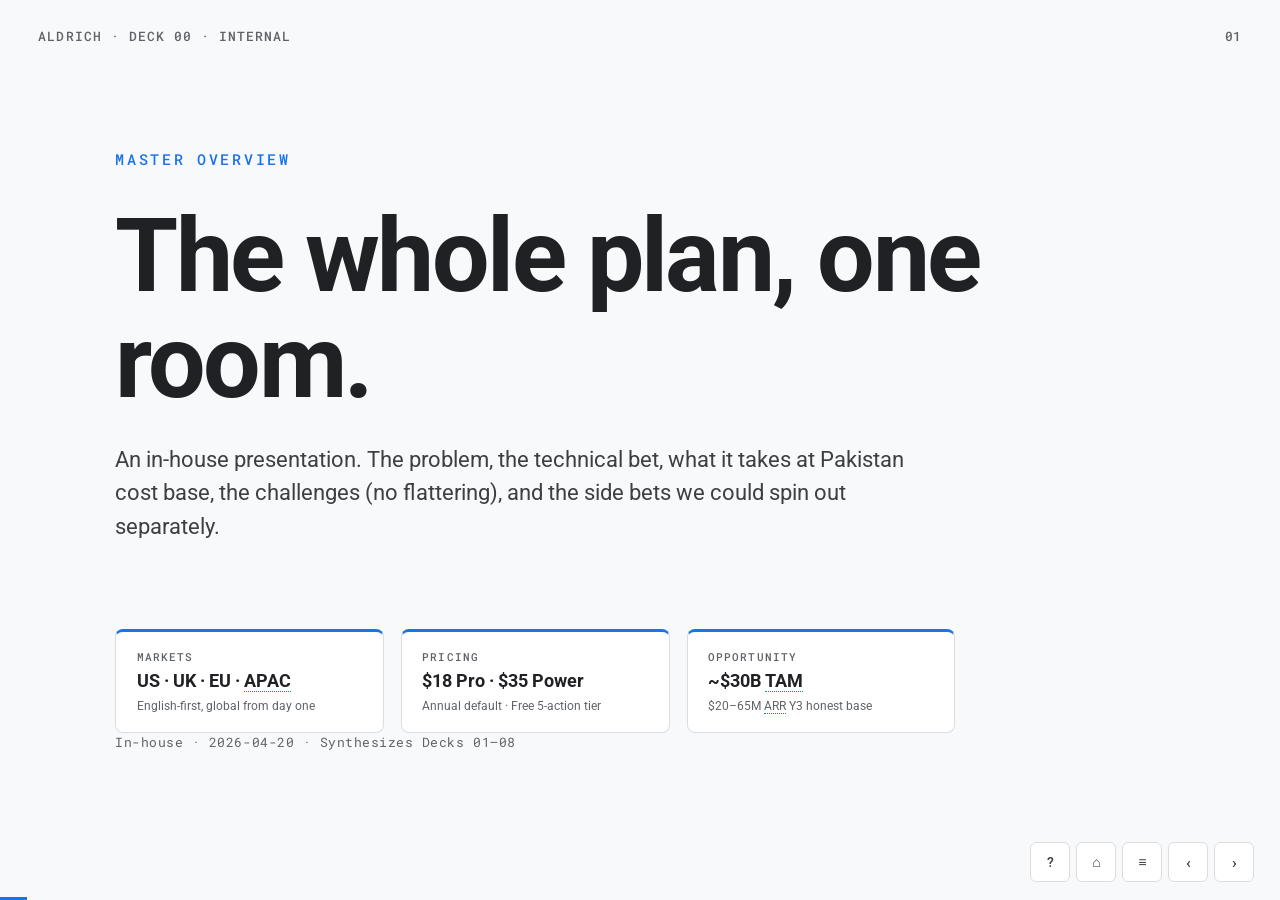
==== commit c2fb298c: "Add Sam + Jordan persona slides, enrich glossary, add hover tooltips - Master Overview Part 1: new s" ====
--- a/docs/00_Master_Overview.html
+++ b/docs/00_Master_Overview.html
@@ -271,6 +271,95 @@
   </div>
   <div class="slide-num">08</div>
 </section>
+
+<section class="slide">
+  <div class="deck-title">Aldrich · Master Overview · Part 1</div>
+  <div class="kicker">Persona 2 · Secondary · prosumer wedge</div>
+  <div class="persona-head">
+    <div class="p-icon"><svg class="icon icon-lg" viewBox="0 0 24 24"><path d="M20 7h-3a2 2 0 0 1-2-2V2"/><path d="M9 18a4.6 4.4 0 0 1 0-9 5 4.5 0 0 1 7 2h4"/><rect width="18" height="18" x="3" y="3" rx="2"/></svg></div>
+    <div>
+      <h2 class="title" style="margin:0">Sam, the independent operator.</h2>
+      <div class="p-sub">Solo consultant / agency owner · 35–55 · $120K–$500K variable · 10+ clients</div>
+    </div>
+  </div>
+  <p class="lede">Running a business with no back-office. Every hour of admin is an hour <em>not</em> billed. Needs the <strong>context of each client</strong> at his fingertips — and the <strong>admin handled</strong> while he focuses on the work itself.</p>
+  <div class="cols">
+    <div class="col">
+      <h3>A day in Sam's life</h3>
+      <ul>
+        <li><strong>7am</strong> — coffee, scan overnight messages, flag urgent replies</li>
+        <li><strong>9am–12pm</strong> — deep work for Client A; Slack for Client B in the gaps</li>
+        <li><strong>12pm</strong> — invoicing + scheduling admin while eating</li>
+        <li><strong>1pm–5pm</strong> — calls with Clients C, D, E — the context-switch tax is brutal</li>
+        <li><strong>6–8pm</strong> — family time; phone on silent, guilty about what's still open</li>
+        <li><strong>9–10pm</strong> — the admin shift: follow-ups, contracts, proposals</li>
+      </ul>
+    </div>
+    <div class="col">
+      <h3>What he'll pay for</h3>
+      <ul>
+        <li><strong>Client context recall</strong> — "What did I tell Client B last week?"</li>
+        <li><strong>Admin automation</strong> — invoicing, scheduling, follow-ups in seconds</li>
+        <li><strong>Draft partnership</strong> — proposals, contracts, outreach emails</li>
+        <li><strong>Integration depth</strong> — CRM, accounting, contracts, calendars all talk</li>
+        <li><strong>Reliability</strong> — every error is client-visible; zero tolerance</li>
+      </ul>
+    </div>
+  </div>
+  <div class="highlight-box info">
+    <div class="hb-icon"><svg class="icon icon-lg" viewBox="0 0 24 24"><line x1="12" x2="12" y1="2" y2="22"/><path d="M17 5H9.5a3.5 3.5 0 0 0 0 7h5a3.5 3.5 0 0 1 0 7H6"/></svg></div>
+    <div class="hb-body">
+      <span class="label">Willingness to pay</span>
+      <p>Will pay <strong>$35/mo Power</strong>. Already carries 5+ SaaS tools at $20–50 each. Admin hours saved pay for the year in <em>one week</em>. High churn risk if reliability slips — one wrong client email and he's gone.</p>
+    </div>
+  </div>
+  <div class="slide-num">08a</div>
+</section>
+
+<section class="slide">
+  <div class="deck-title">Aldrich · Master Overview · Part 1</div>
+  <div class="kicker">Persona 3 · Secondary · growth &amp; amplification</div>
+  <div class="persona-head">
+    <div class="p-icon"><svg class="icon icon-lg" viewBox="0 0 24 24"><polygon points="12 2 15.09 8.26 22 9.27 17 14.14 18.18 21.02 12 17.77 5.82 21.02 7 14.14 2 9.27 8.91 8.26 12 2"/></svg></div>
+    <div>
+      <h2 class="title" style="margin:0">Jordan, the creator-operator.</h2>
+      <div class="p-sub">Content creator / solo founder · 25–40 · variable income · browser + phone only</div>
+    </div>
+  </div>
+  <p class="lede">40 ideas, 4 hours. Lives in the browser and the phone. Wants a tool that <strong>keeps up with their brain</strong>, turns rough input into polished output, and handles the admin side they refuse to feel bad about.</p>
+  <div class="cols">
+    <div class="col">
+      <h3>A day in Jordan's life</h3>
+      <ul>
+        <li><strong>8am</strong> — scroll feeds, capture 5 idea sparks into notes</li>
+        <li><strong>9am–1pm</strong> — content creation: writing, editing, recording</li>
+        <li><strong>1pm–3pm</strong> — community replies, DMs, comment engagement</li>
+        <li><strong>3pm–6pm</strong> — collabs, calls, admin in chunks</li>
+        <li><strong>Evening</strong> — consumption as research: books, podcasts, videos</li>
+        <li><strong>Always-on</strong> — on every platform; context bleeds across all of them</li>
+      </ul>
+    </div>
+    <div class="col">
+      <h3>What they'll pay for</h3>
+      <ul>
+        <li><strong>Capture everything</strong> — ideas, clips, references, quotes</li>
+        <li><strong>Polish engine</strong> — rough note → draft → post → thread</li>
+        <li><strong>Extend my attention</strong> — watch the 5 threads/people I care about</li>
+        <li><strong>Admin backstop</strong> — invoices, sponsor emails, scheduling</li>
+        <li><strong>Speed above all</strong> — ≤2-second first-token or it's in the way</li>
+      </ul>
+    </div>
+  </div>
+  <div class="highlight-box info">
+    <div class="hb-icon"><svg class="icon icon-lg" viewBox="0 0 24 24"><line x1="12" x2="12" y1="2" y2="22"/><path d="M17 5H9.5a3.5 3.5 0 0 0 0 7h5a3.5 3.5 0 0 1 0 7H6"/></svg></div>
+    <div class="hb-body">
+      <span class="label">Willingness to pay</span>
+      <p>Will pay <strong>$18/mo Pro</strong> — sometimes <strong>$35 Power</strong> for the power features. Most natively AI-positive persona; will try features others won't. High social-amplification value: every Jordan is <em>one viral thread away</em> from 2,000 new signups. Vocal detractor if the product stumbles publicly.</p>
+    </div>
+  </div>
+  <div class="slide-num">08b</div>
+</section>
+
 <section class="slide">
   <div class="deck-title">Aldrich · Master Overview · Part 1</div>
   <div class="kicker">Market sizing — TAM to SOM Y1</div>
@@ -1299,6 +1388,51 @@
       <dt>PH / HN</dt><dd>Product Hunt / Hacker News — launch channels.</dd>
       <dt>VIP</dt><dd>Very Important Person — user-designated priority contact in Aldrich.</dd>
       <dt>UX</dt><dd>User Experience.</dd>
+      <dt>UI</dt><dd>User Interface — the visible, interactive surface users engage with.</dd>
+      <dt>AI</dt><dd>Artificial Intelligence — in this deck, usually refers to LLM-powered systems.</dd>
+      <dt>ML</dt><dd>Machine Learning — model-based pattern learning; a subset of AI.</dd>
+      <dt>GPT</dt><dd>Generative Pre-trained Transformer — OpenAI's model family (GPT-4, etc.).</dd>
+      <dt>MCP</dt><dd>Model Context Protocol — Anthropic's standard for connecting LLMs to tools and data.</dd>
+      <dt>OS</dt><dd>Operating System — iOS, Android, macOS, Windows.</dd>
+      <dt>GA</dt><dd>General Availability — a product is live and open to all users, not just beta.</dd>
+      <dt>SEO</dt><dd>Search Engine Optimization — content strategy for ranking on search engines.</dd>
+      <dt>PR</dt><dd>Public Relations — press, media coverage, and communications.</dd>
+      <dt>IP</dt><dd>Intellectual Property (in this deck); in other contexts, Internet Protocol.</dd>
+      <dt>VA</dt><dd>Virtual Assistant — a human (often remote) personal assistant for hire.</dd>
+      <dt>JSON</dt><dd>JavaScript Object Notation — a lightweight data format used for APIs and SDUI.</dd>
+      <dt>AWS</dt><dd>Amazon Web Services — cloud infrastructure provider.</dd>
+      <dt>ISO</dt><dd>International Organization for Standardization — issuer of standards like ISO 27001 (security).</dd>
+      <dt>HBR</dt><dd>Harvard Business Review — academic / practitioner business publication cited for app-switch data.</dd>
+      <dt>APAC</dt><dd>Asia-Pacific — geographic market segment.</dd>
+      <dt>EU</dt><dd>European Union — geographic and regulatory market.</dd>
+      <dt>UK</dt><dd>United Kingdom.</dd>
+      <dt>US</dt><dd>United States.</dd>
+      <dt>UC</dt><dd>University of California (context: UC Irvine research on attention / context-switch).</dd>
+      <dt>PK</dt><dd>Pakistan — the engineering cost base used throughout the burn model.</dd>
+      <dt>CCPA</dt><dd>California Consumer Privacy Act — US state-level privacy law.</dd>
+      <dt>NPS</dt><dd>Net Promoter Score — customer-loyalty metric (–100 to +100).</dd>
+      <dt>KPI</dt><dd>Key Performance Indicator — a metric tracked to gauge performance.</dd>
+      <dt>DAU</dt><dd>Daily Active Users.</dd>
+      <dt>MAU</dt><dd>Monthly Active Users.</dd>
+      <dt>ARPU</dt><dd>Average Revenue Per User.</dd>
+      <dt>JTBD</dt><dd>Jobs To Be Done — framework for understanding why users "hire" a product.</dd>
+      <dt>P0 / P1</dt><dd>Priority 0 / Priority 1 — bug or issue severity; P0 = must-fix, P1 = high-priority.</dd>
+      <dt>ANE</dt><dd>Apple Neural Engine — on-device AI accelerator in Apple silicon.</dd>
+      <dt>NPU</dt><dd>Neural Processing Unit — on-device AI accelerator (Android / PC equivalent of ANE).</dd>
+      <dt>ADR</dt><dd>Architecture Decision Record — a document capturing a significant technical decision.</dd>
+      <dt>PII</dt><dd>Personally Identifiable Information — data that identifies a specific individual.</dd>
+      <dt>WCAG</dt><dd>Web Content Accessibility Guidelines — accessibility standard (we target WCAG 2.1 AA).</dd>
+      <dt>CRM</dt><dd>Customer Relationship Management — software for tracking customers (Salesforce, HubSpot, etc.).</dd>
+      <dt>SaaS</dt><dd>Software as a Service — subscription-delivered software.</dd>
+      <dt>VP</dt><dd>Vice President — senior executive role (context: "VP of Product" for persona Maya).</dd>
+      <dt>IC</dt><dd>Individual Contributor — non-manager role track.</dd>
+      <dt>CFO</dt><dd>Chief Financial Officer.</dd>
+      <dt>CPO</dt><dd>Chief Product Officer.</dd>
+      <dt>CX</dt><dd>Customer Experience — the function that owns support, success, and user-facing operations.</dd>
+      <dt>WWDC</dt><dd>Apple's Worldwide Developers Conference — annual developer event (usually June).</dd>
+      <dt>I/O</dt><dd>Google I/O — annual developer conference (usually May).</dd>
+      <dt>P2P</dt><dd>Peer-to-Peer — direct device-to-device network connection, no central server.</dd>
+      <dt>DM</dt><dd>Direct Message — private message on a social platform.</dd>
     </dl>
   </div>
   <button class="glossary-close" id="glossary-close" aria-label="Close glossary">×</button>
@@ -1313,5 +1447,72 @@
   <button id="next" title="Next (→)">›</button>
 </div>
 <script src="nav.js"></script>
+<script>
+/* Auto-wrap glossary terms with hover tooltips.
+ * Builds a term→definition map from the modal's <dl>, then walks every
+ * text node inside .deck (skipping the glossary itself) and wraps each
+ * whole-word match in a <span class="gterm" data-def="…"> element. */
+(function(){
+  var terms = {};
+  var dts = document.querySelectorAll('#glossary-modal dl dt');
+  dts.forEach(function(dt){
+    var dd = dt.nextElementSibling;
+    if(!dd || dd.tagName !== 'DD') return;
+    var def = dd.textContent.trim();
+    /* split keys like "PH / HN" or "TAM / SAM / SOM" into separate terms */
+    dt.textContent.split('/').forEach(function(p){
+      var key = p.trim();
+      if(key) terms[key] = def;
+    });
+  });
+
+  /* Terms we deliberately do NOT auto-wrap (too common, visual noise). */
+  var skip = {'AI':1,'OS':1,'UI':1,'US':1,'UK':1,'EU':1,'PR':1,'IP':1,'PK':1,'UC':1};
+  Object.keys(skip).forEach(function(k){ delete terms[k]; });
+
+  var keys = Object.keys(terms);
+  if(keys.length === 0) return;
+  /* Sort longest-first so multi-word terms win over sub-tokens. */
+  keys.sort(function(a,b){ return b.length - a.length; });
+  var escaped = keys.map(function(t){ return t.replace(/[.*+?^${}()|[\]\\]/g,'\\$&'); });
+  var pattern = new RegExp('\\b(' + escaped.join('|') + ')\\b','g');
+
+  function walk(node){
+    if(!node) return;
+    if(node.nodeType === 3){
+      var parent = node.parentNode;
+      if(!parent) return;
+      var txt = node.nodeValue;
+      if(!txt || !pattern.test(txt)){ pattern.lastIndex = 0; return; }
+      pattern.lastIndex = 0;
+      var frag = document.createDocumentFragment();
+      var lastIdx = 0, m;
+      while((m = pattern.exec(txt)) !== null){
+        if(m.index > lastIdx) frag.appendChild(document.createTextNode(txt.slice(lastIdx, m.index)));
+        var span = document.createElement('span');
+        span.className = 'gterm';
+        span.setAttribute('data-def', terms[m[1]]);
+        span.setAttribute('tabindex','0');
+        span.textContent = m[1];
+        frag.appendChild(span);
+        lastIdx = m.index + m[1].length;
+      }
+      if(lastIdx < txt.length) frag.appendChild(document.createTextNode(txt.slice(lastIdx)));
+      parent.replaceChild(frag, node);
+    } else if(node.nodeType === 1){
+      if(node.id === 'glossary-modal') return;
+      if(node.classList && node.classList.contains('gterm')) return;
+      var tag = node.tagName;
+      if(tag === 'SCRIPT' || tag === 'STYLE' || tag === 'H1' || tag === 'CODE' || tag === 'PRE') return;
+      /* snapshot children since we may replace text nodes in place */
+      var kids = Array.prototype.slice.call(node.childNodes);
+      for(var i=0;i<kids.length;i++) walk(kids[i]);
+    }
+  }
+
+  var root = document.querySelector('.deck');
+  if(root) walk(root);
+})();
+</script>
 </body>
 </html>
--- a/docs/styles.css
+++ b/docs/styles.css
@@ -185,6 +185,66 @@
 .glossary-box dd{font-size:15px;color:var(--ink-soft);line-height:1.5}
 .glossary-close{position:absolute;top:2vh;right:4vw;background:var(--surface);border:1px solid var(--rule);border-radius:6px;width:36px;height:36px;cursor:pointer;font-size:18px;color:var(--ink-soft);z-index:21}
 .glossary-close:hover{background:var(--bad);color:#fff;border-color:var(--bad)}
+
+/* ========== Inline glossary-term tooltips ========== */
+.gterm{
+  border-bottom:1px dotted var(--accent);
+  cursor:help;
+  position:relative;
+  text-decoration:none;
+}
+.gterm:hover{
+  background:var(--accent-soft);
+  border-radius:2px;
+}
+.gterm::after{
+  content:attr(data-def);
+  position:absolute;
+  bottom:calc(100% + 8px);
+  left:50%;
+  transform:translateX(-50%) translateY(4px);
+  background:#202124;
+  color:#fff;
+  padding:.6rem .85rem;
+  border-radius:6px;
+  font-family:'Google Sans','Roboto',sans-serif;
+  font-size:13px;
+  font-weight:400;
+  line-height:1.45;
+  letter-spacing:0;
+  text-transform:none;
+  white-space:normal;
+  width:max-content;
+  max-width:320px;
+  z-index:30;
+  box-shadow:0 6px 20px rgba(0,0,0,.25);
+  pointer-events:none;
+  opacity:0;
+  visibility:hidden;
+  transition:opacity .15s ease, transform .15s ease, visibility .15s;
+}
+.gterm::before{
+  content:"";
+  position:absolute;
+  bottom:calc(100% + 2px);
+  left:50%;
+  transform:translateX(-50%) translateY(4px);
+  border:6px solid transparent;
+  border-top-color:#202124;
+  z-index:30;
+  pointer-events:none;
+  opacity:0;
+  visibility:hidden;
+  transition:opacity .15s ease, transform .15s ease, visibility .15s;
+}
+.gterm:hover::after,
+.gterm:hover::before,
+.gterm:focus::after,
+.gterm:focus::before{
+  opacity:1;
+  visibility:visible;
+  transform:translateX(-50%) translateY(0);
+}
 
 /* ========== Lucide inline SVG icons ========== */
 .icon{display:inline-block;vertical-align:middle;flex-shrink:0;stroke:currentColor;fill:none;stroke-width:2;stroke-linecap:round;stroke-linejoin:round}
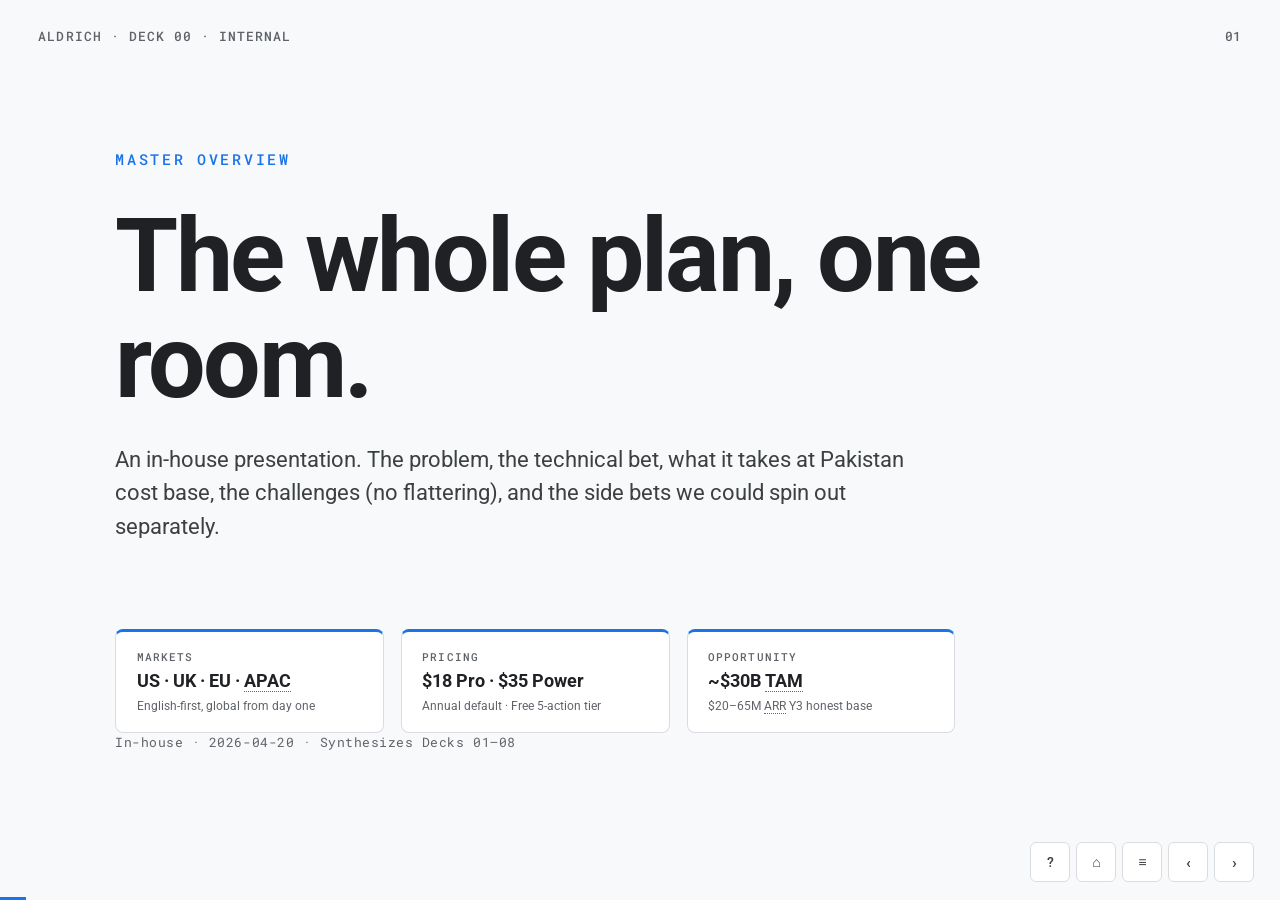
==== commit 868f927a: "Split Challenge 4 into threat-model + response slides (29a, 29b) The single 29a slide was overflowin" ====
--- a/docs/00_Master_Overview.html
+++ b/docs/00_Master_Overview.html
@@ -953,13 +953,13 @@
   <div class="deck-title">Aldrich · Master Overview</div>
   <div class="num">Part 4 of 5</div>
   <h2>Challenges. No flattering.</h2>
-  <p class="blurb">Eight uncomfortable truths the room needs to look at directly.</p>
+  <p class="blurb">Seven uncomfortable truths the room needs to look at directly — including the security posture we updated after the 2026 Vercel incident.</p>
   <div class="slide-num">26</div>
 </section>
 
 <section class="slide">
   <div class="deck-title">Aldrich · Master Overview · Part 4</div>
-  <div class="kicker">Challenge 1 of 6</div>
+  <div class="kicker">Challenge 1 of 7</div>
   <h2 class="title">Over-scoping — trying to build five startups in parallel.</h2>
   <p class="pull">The original plan asks for iOS + Android + desktop + wearable + cross-ecosystem + cross-device + proactive + memory + agentic + always-on + on-device + privacy-first in 3 years.</p>
   <p>Each dimension is a 2-year project on its own. Built in parallel, the failure mode is: each is 60% done at month 18 and nothing works end-to-end. <strong>Over-scoped version has ~20–25% chance of Series A metrics. Descoped version: ~55–65%.</strong></p>
@@ -972,7 +972,7 @@
 
 <section class="slide">
   <div class="deck-title">Aldrich · Master Overview · Part 4</div>
-  <div class="kicker">Challenge 2 of 6</div>
+  <div class="kicker">Challenge 2 of 7</div>
   <h2 class="title">Platform constraint — iOS won't let us do half the original dream.</h2>
   <ul>
     <li><strong>Always-on listening:</strong> impossible on iOS today. Orange dot, background-audio kill, App Store rejection. <strong>Not negotiable.</strong></li>
@@ -986,7 +986,7 @@
 
 <section class="slide">
   <div class="deck-title">Aldrich · Master Overview · Part 4</div>
-  <div class="kicker">Challenge 3 of 6</div>
+  <div class="kicker">Challenge 3 of 7</div>
   <h2 class="title">Trust — one wrong email tanks the brand. And it will happen.</h2>
   <p>At 10K users, 0.1–1%/month/user incidents = <strong>10–100 incidents/month</strong>. Realistic failures in production:</p>
   <ul>
@@ -1002,7 +1002,71 @@
 
 <section class="slide">
   <div class="deck-title">Aldrich · Master Overview · Part 4</div>
-  <div class="kicker">Challenge 4 of 6</div>
+  <div class="kicker">Challenge 4 of 7 · threat model — added after the 2026 Vercel v0 incident</div>
+  <h2 class="title">Security &amp; privacy — we hand an AI agent the keys to a user's digital life.</h2>
+  <p class="lede">An assistant with OAuth into Gmail, Slack, Calendar, GitHub plus a multi-year memory store is one of the most attractive targets in consumer software. The <strong>2026 Vercel v0 incident</strong> — where prompt-injected user content coaxed the AI assistant into exfiltrating API tokens and private source — is the current template, not an outlier.</p>
+  <div class="cols">
+    <div class="col">
+      <h3>What's actually exposed</h3>
+      <ul>
+        <li>OAuth tokens — Gmail, Slack, Calendar, GitHub — wide scope, long-lived by default</li>
+        <li>Memory = years of personal context; a unique data-theft target, not replaceable like a password</li>
+        <li>On-behalf-of action rights — emails sent, meetings booked, files shared, with the user's identity</li>
+        <li>Jurisdiction — PK hosting has real data-locality tradeoffs enterprise counterparties will ask about</li>
+      </ul>
+    </div>
+    <div class="col">
+      <h3>Where the attacks come from</h3>
+      <ul>
+        <li><strong>Prompt injection</strong> in anything Aldrich reads — emails, docs, Slack threads, PDFs, calendar invites</li>
+        <li>Compromised or hostile MCP servers returning malicious payloads</li>
+        <li>Token theft via supply-chain attacks on SDKs or browser extensions</li>
+        <li>Insider risk — our own engineers should not read raw memory without break-glass audit</li>
+      </ul>
+    </div>
+  </div>
+  <p style="margin-top:1rem;color:var(--muted)">Anything the agent <em>reads</em> can carry instructions targeting what the agent <em>can do</em>. Mitigations on the next slide.</p>
+  <div class="slide-num">29a</div>
+</section>
+
+<section class="slide">
+  <div class="deck-title">Aldrich · Master Overview · Part 4</div>
+  <div class="kicker">Challenge 4 of 7 · response</div>
+  <h2 class="title">What ships with V1 so we're not the next case study.</h2>
+  <div class="cols">
+    <div class="col">
+      <h3>Technical controls</h3>
+      <ul>
+        <li><strong>Content / instruction isolation</strong> — retrieved text never steers the agent; external content wrapped as untrusted</li>
+        <li><strong>Capability-scoped, short-lived OAuth</strong> — minimum scope per feature, revocable in minutes</li>
+        <li><strong>Action budget + approval gate</strong> (already V1 scope) extended with a second confirmation for high-blast-radius actions</li>
+        <li><strong>Tenant-isolated memory + per-user encryption keys</strong>; engineers access via audited break-glass only</li>
+        <li><strong>Red-team prompt-injection suite in CI</strong> before every major release</li>
+      </ul>
+    </div>
+    <div class="col">
+      <h3>Organizational &amp; compliance</h3>
+      <ul>
+        <li><strong>Dedicated security engineer in the first 12 months</strong> — previously folded into "infra/backend," which under-reads the threat model</li>
+        <li><strong>Bug bounty</strong> from public beta; <strong>published incident-response</strong> pipeline with GDPR's 72h SLA baked in</li>
+        <li><strong>SOC 2 Type I</strong> before enterprise POCs, <strong>Type II</strong> before any enterprise ACV</li>
+        <li><strong>ISO 27001</strong> on the 24-month path; data-locality addendum for EU customers</li>
+      </ul>
+    </div>
+  </div>
+  <div class="highlight-box warn">
+    <div class="hb-icon"><svg class="icon icon-lg" viewBox="0 0 24 24"><path d="M12 22s8-4 8-10V5l-8-3-8 3v7c0 6 8 10 8 10z"/></svg></div>
+    <div class="hb-body">
+      <span class="label">Kill criterion</span>
+      <p>If V1 ships without a working content/instruction isolation boundary and a documented incident-response pipeline, we are one news cycle away from being the cautionary tale. Vercel recovered because it already had scale and enterprise trust. We would not.</p>
+    </div>
+  </div>
+  <div class="slide-num">29b</div>
+</section>
+
+<section class="slide">
+  <div class="deck-title">Aldrich · Master Overview · Part 4</div>
+  <div class="kicker">Challenge 5 of 7</div>
   <h2 class="title">Distribution — we start with zero audience, against 3B preinstalled devices.</h2>
   <p>Apple 1.4B preinstalled. Google 3B. ChatGPT 200M weekly. We have a waitlist we haven't built yet.</p>
   <div class="cols">
@@ -1031,7 +1095,7 @@
 
 <section class="slide">
   <div class="deck-title">Aldrich · Master Overview · Part 4</div>
-  <div class="kicker">Challenge 5 of 6</div>
+  <div class="kicker">Challenge 6 of 7</div>
   <h2 class="title">Market sizing — the plan number is ambitious, not base case.</h2>
   <p class="lede">The plan target is 900K paying users / $194M ARR by Year 3. That's the <em>optimistic</em> ceiling. The honest base case is roughly half that. We should budget on the base, pitch on the range, and never confuse the two.</p>
   <table style="max-width:900px">
@@ -1053,7 +1117,7 @@
 
 <section class="slide">
   <div class="deck-title">Aldrich · Master Overview · Part 4</div>
-  <div class="kicker">Challenge 6 of 6 — and why MCP changes it</div>
+  <div class="kicker">Challenge 7 of 7 — and why MCP changes it</div>
   <h2 class="title">Commoditization was the existential risk. MCP flips it.</h2>
   <p class="lede">Six months ago we'd have written this slide as pure downside. "Every tool ships its own AI layer, the user never feels enough cross-tool pain, we die." Then Anthropic shipped <strong>MCP (Model Context Protocol)</strong> — and it changed what's possible.</p>
   <div class="cols">
@@ -1088,8 +1152,8 @@
 
 <section class="slide">
   <div class="deck-title">Aldrich · Master Overview · Part 4</div>
-  <div class="kicker">The honest scorecard across all 6 challenges</div>
-  <h2 class="title">Weighted overall conviction: 6.0 / 10.</h2>
+  <div class="kicker">The honest scorecard across all 7 challenges</div>
+  <h2 class="title">Weighted overall conviction: 5.7 / 10.</h2>
   <div class="chart-bars">
     <div class="bar-row"><div class="bar-label">Problem real &amp; felt</div><div class="bar-track"><div class="bar-fill good" style="width:90%"></div></div><div class="bar-value"><strong>9</strong> / 10</div></div>
     <div class="bar-row"><div class="bar-label">V1 technically achievable</div><div class="bar-track"><div class="bar-fill good" style="width:70%"></div></div><div class="bar-value"><strong>7</strong> / 10</div></div>
@@ -1098,10 +1162,11 @@
     <div class="bar-row"><div class="bar-label">Team can execute</div><div class="bar-track"><div class="bar-fill" style="width:60%"></div></div><div class="bar-value"><strong>6</strong> / 10</div></div>
     <div class="bar-row"><div class="bar-label">Capital plan realistic (PK base)</div><div class="bar-track"><div class="bar-fill good" style="width:75%"></div></div><div class="bar-value"><strong>7.5</strong> / 10</div></div>
     <div class="bar-row"><div class="bar-label">Safety/trust risks manageable</div><div class="bar-track"><div class="bar-fill warn" style="width:50%"></div></div><div class="bar-value"><strong>5</strong> / 10</div></div>
+    <div class="bar-row new-row"><div class="bar-label">Security &amp; privacy posture credible <span style="color:var(--warn);font-family:var(--mono);font-size:11px;letter-spacing:.1em;text-transform:uppercase;margin-left:.35rem">new</span></div><div class="bar-track"><div class="bar-fill bad" style="width:40%"></div></div><div class="bar-value"><strong>4</strong> / 10</div></div>
     <div class="bar-row"><div class="bar-label">Distribution credible</div><div class="bar-track"><div class="bar-fill warn" style="width:50%"></div></div><div class="bar-value"><strong>5</strong> / 10</div></div>
     <div class="bar-row"><div class="bar-label">Full vision achievable</div><div class="bar-track"><div class="bar-fill bad" style="width:40%"></div></div><div class="bar-value"><strong>4</strong> / 10</div></div>
   </div>
-  <p style="margin-top:1rem"><strong>6.0/10</strong> is the zone where a startup is <em>buildable but not obviously venture-fundable at original scope</em>. PK cost base lifts capital realism to 7.5. Build the descoped V1. Let metrics decide whether to raise big.</p>
+  <p style="margin-top:1rem"><strong>5.7/10</strong> — down from 6.0 after adding the security &amp; privacy dimension. This is the zone where a startup is <em>buildable but not obviously venture-fundable at original scope</em>. PK cost base lifts capital realism to 7.5; the new 4/10 on security posture is what's now dragging the overall down, and it is <strong>the single highest-leverage number to move</strong> before V1 — a dedicated security hire and a working content/instruction isolation boundary take this to 6/10 and the overall back above 6.0. Build the descoped V1. Let metrics decide whether to raise big.</p>
   <div class="slide-num">33</div>
 </section>
 
@@ -1382,9 +1447,18 @@
       <dt>DPIA</dt><dd>Data Protection Impact Assessment — required GDPR privacy review.</dd>
       <dt>DPO</dt><dd>Data Protection Officer — GDPR-required role at scale.</dd>
       <dt>DPA</dt><dd>Data Processing Agreement — contract with a vendor handling user data.</dd>
-      <dt>SOC 2</dt><dd>Service Organization Control 2 — enterprise security compliance certification.</dd>
+      <dt>SOC 2</dt><dd>Service Organization Control 2 — enterprise security compliance certification. Type I = design point-in-time; Type II = design + operating effectiveness over a period.</dd>
       <dt>SSO</dt><dd>Single Sign-On — enterprise identity standard.</dd>
       <dt>SCIM</dt><dd>System for Cross-domain Identity Management — enterprise user-provisioning standard.</dd>
+      <dt>Prompt injection</dt><dd>Attack where instructions hidden in user-supplied content (emails, docs, webpages) hijack an AI assistant into doing what the attacker wants instead of what the user wants. The 2026 Vercel v0 incident is the canonical example.</dd>
+      <dt>Exfiltration</dt><dd>Unauthorized extraction of data (credentials, tokens, private content) out of a system by an attacker.</dd>
+      <dt>Red team / Red-team</dt><dd>Dedicated adversarial testing — security or safety specialists who attack your own product looking for exploits before outsiders do.</dd>
+      <dt>Bug bounty</dt><dd>Program that pays external security researchers for disclosing vulnerabilities responsibly.</dd>
+      <dt>Break-glass</dt><dd>Emergency access path that lets an engineer reach sensitive data in an audited, logged, time-limited way — kept separate from everyday access.</dd>
+      <dt>Pentest</dt><dd>Penetration test — commissioned security engagement where a firm attempts to breach your product and writes up what they found.</dd>
+      <dt>CI</dt><dd>Continuous Integration — automated test &amp; build pipeline that runs on every code change.</dd>
+      <dt>POC</dt><dd>Proof of Concept — small, bounded pilot to validate that something works before full adoption; in enterprise sales, a short paid/free trial against success criteria.</dd>
+      <dt>ACV</dt><dd>Annual Contract Value — the yearly price of a single customer contract.</dd>
       <dt>PH / HN</dt><dd>Product Hunt / Hacker News — launch channels.</dd>
       <dt>VIP</dt><dd>Very Important Person — user-designated priority contact in Aldrich.</dd>
       <dt>UX</dt><dd>User Experience.</dd>
